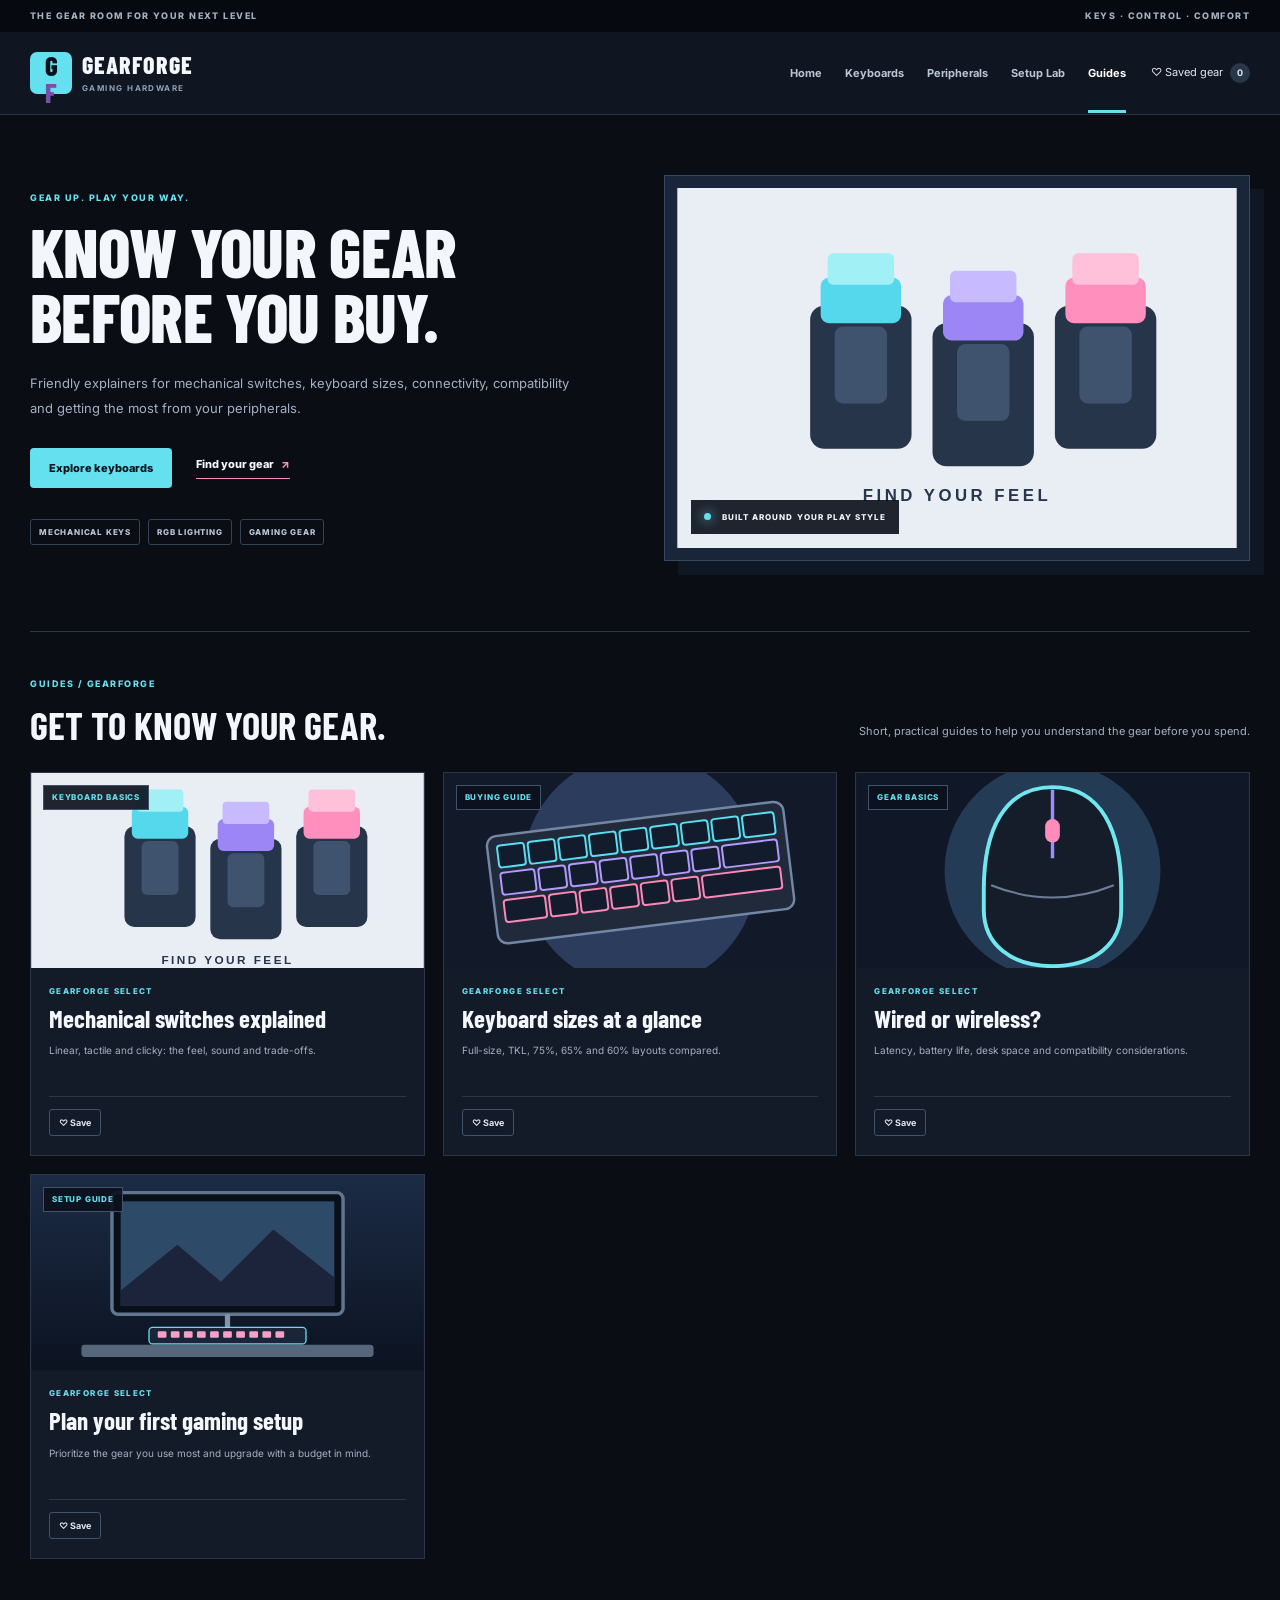
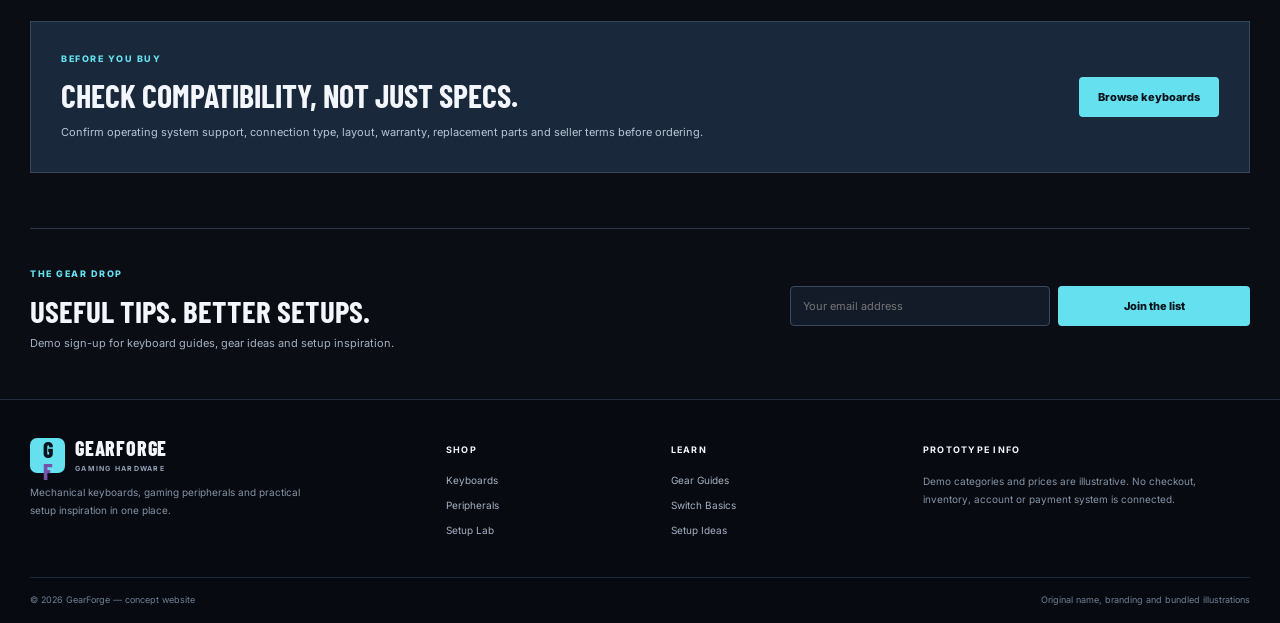
==== guides.html @ e19d8fae "FirstCommit" ====
<!doctype html><html lang="en"><head><meta charset="utf-8"><meta name="viewport" content="width=device-width, initial-scale=1"><meta name="description" content="Friendly explainers for mechanical switches, keyboard sizes, connectivity, compatibility and getting the most from your peripherals."><title>Guides | GearForge</title><link rel="preconnect" href="https://fonts.googleapis.com"><link rel="preconnect" href="https://fonts.gstatic.com" crossorigin><link href="https://fonts.googleapis.com/css2?family=Barlow+Condensed:wght@500;600;700;800&family=Inter:wght@400;500;600;700&display=swap" rel="stylesheet"><link rel="stylesheet" href="assets/style.css"></head><body>
<div class="announcement"><div class="wrap announce-inner"><span>THE GEAR ROOM FOR YOUR NEXT LEVEL</span><span>KEYS · CONTROL · COMFORT</span></div></div><header class="site-header"><div class="wrap header-inner"><a class="brand" href="index.html"><span class="brand-symbol">G<span>F</span></span><span class="brand-word">GEARFORGE<small>GAMING HARDWARE</small></span></a><button class="menu-toggle" aria-label="Toggle navigation" aria-expanded="false">☰</button><nav class="main-nav" aria-label="Main navigation"><a href="index.html" >Home</a><a href="keyboards.html" >Keyboards</a><a href="peripherals.html" >Peripherals</a><a href="setup-lab.html" >Setup Lab</a><a href="guides.html" aria-current="page">Guides</a></nav><a class="wishlist-link" href="keyboards.html">♡ <span>Saved gear</span> <b id="saved-count">0</b></a></div></header><main><div class="wrap"><section class="hero "><div class="hero-copy"><p class="eyebrow">GEAR UP. PLAY YOUR WAY.</p><h1>Know your gear before you buy.</h1><p>Friendly explainers for mechanical switches, keyboard sizes, connectivity, compatibility and getting the most from your peripherals.</p><div class="hero-actions"><a class="btn btn-accent" href="keyboards.html">Explore keyboards</a><a class="underlink" href="guides.html">Find your gear <span>↗</span></a></div><div class="quick-tags"><span>MECHANICAL KEYS</span><span>RGB LIGHTING</span><span>GAMING GEAR</span></div></div><div class="hero-art"><img src="assets/switches.svg" alt="Original gaming hardware illustration"><div class="art-label"><i></i> BUILT AROUND YOUR PLAY STYLE</div></div></section><section class="section"><div class="section-heading"><div><p class="eyebrow">GUIDES / GEARFORGE</p><h2>Get to know your gear.</h2></div><p>Short, practical guides to help you understand the gear before you spend.</p></div><div class="catalog-grid" id="catalog-grid"><article class="catalog-card" data-title="mechanical switches explained" data-category="Keyboard basics"><div class="catalog-image"><img src="assets/switches.svg" alt=""><span>Keyboard basics</span></div><div class="catalog-copy"><p class="eyebrow">GEARFORGE SELECT</p><h3>Mechanical switches explained</h3><p>Linear, tactile and clicky: the feel, sound and trade-offs.</p><div class="catalog-bottom"><button class="save-btn" type="button" aria-pressed="false" data-save="Mechanical switches explained">♡ Save</button></div></div></article><article class="catalog-card" data-title="keyboard sizes at a glance" data-category="Buying guide"><div class="catalog-image"><img src="assets/keyboard.svg" alt=""><span>Buying guide</span></div><div class="catalog-copy"><p class="eyebrow">GEARFORGE SELECT</p><h3>Keyboard sizes at a glance</h3><p>Full-size, TKL, 75%, 65% and 60% layouts compared.</p><div class="catalog-bottom"><button class="save-btn" type="button" aria-pressed="false" data-save="Keyboard sizes at a glance">♡ Save</button></div></div></article><article class="catalog-card" data-title="wired or wireless?" data-category="Gear basics"><div class="catalog-image"><img src="assets/mouse.svg" alt=""><span>Gear basics</span></div><div class="catalog-copy"><p class="eyebrow">GEARFORGE SELECT</p><h3>Wired or wireless?</h3><p>Latency, battery life, desk space and compatibility considerations.</p><div class="catalog-bottom"><button class="save-btn" type="button" aria-pressed="false" data-save="Wired or wireless?">♡ Save</button></div></div></article><article class="catalog-card" data-title="plan your first gaming setup" data-category="Setup guide"><div class="catalog-image"><img src="assets/desk.svg" alt=""><span>Setup guide</span></div><div class="catalog-copy"><p class="eyebrow">GEARFORGE SELECT</p><h3>Plan your first gaming setup</h3><p>Prioritize the gear you use most and upgrade with a budget in mind.</p><div class="catalog-bottom"><button class="save-btn" type="button" aria-pressed="false" data-save="Plan your first gaming setup">♡ Save</button></div></div></article></div><p class="empty-state" id="empty-state" hidden>No gear matches that search. Try another term or reset the filter.</p></section><section class="info-band"><div><p class="eyebrow">BEFORE YOU BUY</p><h2>Check compatibility, not just specs.</h2><p>Confirm operating system support, connection type, layout, warranty, replacement parts and seller terms before ordering.</p></div><a class="btn btn-accent" href="keyboards.html">Browse keyboards</a></section><section class="newsletter"><div><p class="eyebrow">THE GEAR DROP</p><h2>Useful tips. Better setups.</h2><p>Demo sign-up for keyboard guides, gear ideas and setup inspiration.</p></div><form id="newsletter-form"><label class="sr-only" for="email">Email address</label><input id="email" type="email" required placeholder="Your email address"><button class="btn btn-accent">Join the list</button><p id="newsletter-note" role="status"></p></form></section></div></main><footer class="footer"><div class="wrap footer-grid"><div><a class="brand footer-brand" href="index.html"><span class="brand-symbol">G<span>F</span></span><span class="brand-word">GEARFORGE<small>GAMING HARDWARE</small></span></a><p>Mechanical keyboards, gaming peripherals and practical setup inspiration in one place.</p></div><div><h4>Shop</h4><a href="keyboards.html">Keyboards</a><a href="peripherals.html">Peripherals</a><a href="setup-lab.html">Setup Lab</a></div><div><h4>Learn</h4><a href="guides.html">Gear Guides</a><a href="guides.html">Switch Basics</a><a href="setup-lab.html">Setup Ideas</a></div><div><h4>Prototype info</h4><p>Demo categories and prices are illustrative. No checkout, inventory, account or payment system is connected.</p></div></div><div class="wrap footer-bottom"><span>© 2026 GearForge — concept website</span><span>Original name, branding and bundled illustrations</span></div></footer><script src="assets/site.js"></script></body></html>
---- assets/style.css ----
:root{--bg:#0a0d14;--panel:#141b28;--panel2:#1d283a;--ink:#f3f6fb;--muted:#a4b0c2;--line:#2b3546;--cyan:#65e0ee;--violet:#a08bff;--pink:#ff8eb9;--orange:#ffac65;--sans:Inter,Arial,sans-serif;--display:"Barlow Condensed",Impact,sans-serif}
*{box-sizing:border-box}html{scroll-behavior:smooth}body{margin:0;background:var(--bg);color:var(--ink);font-family:var(--sans);line-height:1.6}a{color:inherit;text-decoration:none}img{display:block;width:100%;max-width:100%}.wrap{width:min(1220px,calc(100% - 44px));margin:0 auto}.announcement{background:#06090f;color:#a3b0c1;font-size:9px;font-weight:800;letter-spacing:.16em}.announce-inner{display:flex;justify-content:space-between;padding:9px 0}.site-header{position:sticky;top:0;z-index:20;background:#101621;border-bottom:1px solid var(--line)}.header-inner{display:flex;align-items:center;gap:25px;min-height:82px}.brand{display:flex;align-items:center;gap:10px;flex-shrink:0}.brand-symbol{width:42px;height:42px;border-radius:7px;background:var(--cyan);color:#07121c;display:grid;place-items:center;font:800 27px var(--display);position:relative;line-height:1}.brand-symbol span{color:#7352a8}.brand-word{font:800 24px/1 var(--display);letter-spacing:.04em}.brand-word small{display:block;font:700 8px var(--sans);letter-spacing:.18em;color:#91a0b4;margin-top:6px}.main-nav{display:flex;align-items:center;gap:23px;margin-left:auto}.main-nav a{font-size:11px;font-weight:700;color:#bbc6d5;padding:31px 0 28px;border-bottom:3px solid transparent;white-space:nowrap}.main-nav a:hover,.main-nav a[aria-current=page]{color:#fff;border-color:var(--cyan)}.wishlist-link{white-space:nowrap;font-size:11px;color:#dce6f2}.wishlist-link b{display:inline-grid;place-items:center;width:20px;height:20px;background:#29374b;border-radius:50%;font-size:9px;margin-left:4px}.menu-toggle{display:none;background:transparent;color:#fff;border:1px solid var(--line);padding:8px 11px;border-radius:4px;font-size:18px}.hero{display:grid;grid-template-columns:1fr 1fr;gap:48px;align-items:center;padding:60px 0 70px}.hero-copy .eyebrow,.eyebrow{font-size:9px;font-weight:800;letter-spacing:.17em;color:var(--cyan);margin:0 0 13px}.hero h1{font:800 clamp(45px,5.3vw,73px)/.96 var(--display);text-transform:uppercase;letter-spacing:-.01em;margin:0 0 22px;max-width:650px}.hero-copy>p:not(.eyebrow){font-size:13px;line-height:1.9;color:var(--muted);max-width:540px}.hero-actions{display:flex;align-items:center;gap:24px;flex-wrap:wrap;margin-top:27px}.btn{display:inline-flex;align-items:center;justify-content:center;padding:12px 18px;border:1px solid transparent;border-radius:4px;font:800 11px var(--sans);cursor:pointer;transition:transform .2s,filter .2s}.btn:hover{transform:translateY(-2px);filter:brightness(1.08)}.btn-accent{background:var(--cyan);color:#07121c}.btn-light{background:#f2f5fa;color:#101723}.btn-outline{background:transparent;border-color:#4a5a70;color:#eaf1fb}.underlink{font-size:11px;font-weight:800;border-bottom:1px solid var(--pink);padding-bottom:5px}.underlink span{color:var(--pink);padding-left:5px}.quick-tags{display:flex;gap:8px;flex-wrap:wrap;margin-top:31px}.quick-tags span{font-size:8px;letter-spacing:.1em;font-weight:800;color:#b9c7d8;border:1px solid #334257;border-radius:3px;padding:6px 8px}.hero-art{position:relative;padding:12px;background:#19263a;border:1px solid #37485f;box-shadow:14px 14px 0 #101724}.hero-art img{height:360px;object-fit:cover}.art-label{position:absolute;left:26px;bottom:26px;padding:11px 13px;background:#0b111ce8;font-size:8px;font-weight:800;letter-spacing:.13em}.art-label i{display:inline-block;width:7px;height:7px;background:var(--cyan);border-radius:50%;margin-right:8px;box-shadow:0 0 12px var(--cyan)}.section{border-top:1px solid var(--line);padding:45px 0 62px}.section-heading{display:flex;align-items:end;justify-content:space-between;gap:38px;margin-bottom:27px}.section-heading h2,.split-copy h2,.info-band h2,.newsletter h2{font:700 clamp(30px,3vw,42px)/1.05 var(--display);text-transform:uppercase;margin:0}.section-heading>p{font-size:11px;line-height:1.8;color:var(--muted);max-width:440px;margin:0 0 3px}.category-grid{display:grid;grid-template-columns:repeat(3,minmax(0,1fr));gap:18px}.category-card{display:block;background:var(--panel);border:1px solid var(--line);transition:transform .2s,border-color .2s}.category-card:hover{transform:translateY(-4px);border-color:#657b97}.category-card>img{height:210px;object-fit:cover}.category-card>div{padding:19px 20px 22px}.category-card span{font-size:8px;font-weight:800;letter-spacing:.14em;color:var(--cyan)}.category-card h3{font:700 26px/1.1 var(--display);margin:8px 0}.category-card p{font-size:11px;color:var(--muted);margin:0 0 17px}.category-card b{font-size:10px;color:#e5edf7}.split-feature{display:grid;grid-template-columns:1fr 1fr;background:linear-gradient(115deg,#1a293b,#28213d);border:1px solid #354259;margin:0 0 55px}.split-image{padding:20px;min-height:300px}.split-image img{height:100%;min-height:260px;object-fit:cover}.split-copy{padding:40px 42px;align-self:center}.split-copy h2{font-size:clamp(31px,3.5vw,45px)}.split-copy>p:not(.eyebrow){font-size:12px;color:#b9c6d6;line-height:1.9;margin:15px 0 24px}.product-grid{display:grid;grid-template-columns:repeat(3,minmax(0,1fr));gap:18px}.product-card{background:var(--panel);border:1px solid var(--line)}.product-card>img{height:190px;object-fit:cover}.product-card>div{padding:17px 19px 20px}.product-tag{font-size:8px;letter-spacing:.14em;color:var(--cyan);font-weight:800}.product-card h3{font:700 24px var(--display);margin:7px 0 2px}.product-card p{font-size:10px;color:var(--muted);margin:0 0 13px}.product-card strong{display:block;font-size:14px;margin-bottom:14px}.product-card a{font-size:10px;font-weight:800;border-bottom:1px solid var(--pink);padding-bottom:4px}.catalog-controls{display:flex;gap:10px;flex-wrap:wrap;margin:6px 0 11px}.search{display:flex;align-items:center;gap:10px;flex:1;min-width:200px;padding:0 12px;background:var(--panel);border:1px solid #3b495f;border-radius:4px}.search span{font-size:23px;color:var(--cyan)}.search input{width:100%;background:transparent;border:0;outline:0;color:#fff;padding:12px 0;font:11px var(--sans)}.catalog-controls select{background:var(--panel);border:1px solid #3b495f;color:#e8eef7;padding:0 13px;min-height:42px;border-radius:4px;font:11px var(--sans)}.catalog-controls .btn{min-height:42px}.catalog-count{font-size:9px;color:#8292a8;margin:0 0 18px}.catalog-grid{display:grid;grid-template-columns:repeat(3,minmax(0,1fr));gap:18px}.catalog-card{background:var(--panel);border:1px solid var(--line);min-width:0;transition:transform .2s,border-color .2s}.catalog-card:hover{transform:translateY(-3px);border-color:#5b708b}.catalog-image{position:relative;background:#192438;overflow:hidden}.catalog-image img{height:195px;object-fit:cover}.catalog-image span{position:absolute;left:12px;top:12px;background:#0b111ce8;color:var(--cyan);padding:5px 8px;font-size:8px;font-weight:800;letter-spacing:.1em;text-transform:uppercase;border:1px solid #40536a}.catalog-copy{padding:17px 18px 19px}.catalog-copy .eyebrow{font-size:8px;margin-bottom:7px}.catalog-copy h3{font:700 25px/1.1 var(--display);margin:0 0 9px}.catalog-copy>p:not(.eyebrow){font-size:10px;line-height:1.8;color:var(--muted);min-height:38px;margin:0 0 17px}.catalog-bottom{display:flex;align-items:center;justify-content:space-between;border-top:1px solid #2c3748;padding-top:12px;gap:8px}.catalog-bottom strong{font-size:13px}.save-btn{background:transparent;border:1px solid #40516a;color:#e0e9f5;border-radius:3px;padding:7px 9px;font:700 9px var(--sans);cursor:pointer}.save-btn[aria-pressed=true]{border-color:var(--cyan);background:#1c3a43;color:var(--cyan)}.empty-state{padding:22px;border:1px dashed #475b74;color:var(--muted);font-size:12px}.info-band{display:flex;align-items:center;justify-content:space-between;gap:30px;background:#19283a;border:1px solid #37465c;padding:30px;margin:0 0 55px}.info-band>div{max-width:780px}.info-band h2{font-size:32px}.info-band p:not(.eyebrow){font-size:11px;color:#b8c6d7;line-height:1.8;margin:10px 0 0}.newsletter{display:flex;align-items:center;justify-content:space-between;gap:30px;border-top:1px solid var(--line);padding:38px 0 46px}.newsletter h2{font-size:31px}.newsletter>div>p:not(.eyebrow){font-size:11px;color:var(--muted);margin:8px 0 0}.newsletter form{display:grid;grid-template-columns:minmax(170px,260px) auto;gap:8px;max-width:460px;width:100%}.newsletter input{min-width:0;background:var(--panel);border:1px solid #3b495f;color:#fff;padding:12px;border-radius:4px;font:11px var(--sans)}.newsletter form p{grid-column:1/-1;margin:0;color:var(--cyan);font-size:10px}.footer{background:#070a10;border-top:1px solid #252e3c}.footer-grid{display:grid;grid-template-columns:1.4fr .7fr .8fr 1.2fr;gap:34px;padding:38px 0 30px}.footer-brand .brand-symbol{width:35px;height:35px;font-size:22px}.footer-brand .brand-word{font-size:20px}.footer-brand .brand-word small{font-size:7px}.footer-grid p{font-size:10px;line-height:1.8;color:#8593a7;max-width:290px}.footer-grid h4{font-size:9px;letter-spacing:.14em;text-transform:uppercase;margin:5px 0 15px}.footer-grid>div>a:not(.brand){display:block;font-size:10px;color:#a5b1c3;margin:9px 0}.footer-grid a:hover{color:var(--cyan)}.footer-bottom{display:flex;justify-content:space-between;gap:20px;border-top:1px solid #202938;padding:15px 0;color:#718096;font-size:9px}.sr-only{position:absolute;width:1px;height:1px;overflow:hidden;clip:rect(0,0,0,0);white-space:nowrap}
@media(max-width:1000px){.main-nav{gap:13px}.main-nav a{font-size:10px}.header-inner{gap:16px}.hero{gap:28px}.hero-art img{height:320px}.catalog-grid{gap:12px}}
@media(max-width:820px){.header-inner{min-height:72px}.menu-toggle{display:block;margin-left:auto}.main-nav{display:none;position:absolute;left:0;right:0;top:100%;padding:10px 22px 18px;background:#101621;border-bottom:1px solid var(--line);flex-direction:column;align-items:stretch;gap:0}.main-nav.open{display:flex}.main-nav a{padding:11px 0;border-bottom:1px solid #253043;font-size:12px}.wishlist-link{display:none}.hero{grid-template-columns:1fr;padding:42px 0 52px}.hero-art img{height:310px}.section-heading{align-items:flex-start;flex-direction:column;gap:12px}.category-grid,.product-grid,.catalog-grid{grid-template-columns:repeat(2,minmax(0,1fr))}.split-feature{grid-template-columns:1fr}.split-image{min-height:230px}.split-image img{min-height:220px}.split-copy{padding:28px}.newsletter{align-items:flex-start;flex-direction:column}.newsletter form{max-width:550px}.footer-grid{grid-template-columns:1fr 1fr}.info-band{align-items:flex-start;flex-direction:column}}
@media(max-width:540px){.wrap{width:calc(100% - 30px)}.announce-inner{font-size:7px;letter-spacing:.07em}.announce-inner span:last-child{display:none}.brand-word{font-size:21px}.brand-symbol{width:36px;height:36px;font-size:23px}.hero h1{font-size:49px}.hero-copy>p:not(.eyebrow){font-size:12px}.hero-art img{height:245px}.section{padding:34px 0 42px}.category-grid,.product-grid,.catalog-grid{grid-template-columns:1fr}.category-card>img,.catalog-image img,.product-card>img{height:215px}.split-copy{padding:25px}.split-copy h2{font-size:35px}.newsletter form{grid-template-columns:1fr}.footer-grid{grid-template-columns:1fr 1fr;gap:22px 16px}.footer-grid>div:first-child,.footer-grid>div:last-child{grid-column:1/-1}.footer-bottom{flex-direction:column;gap:4px}.catalog-controls{display:grid;grid-template-columns:1fr 1fr}.search{grid-column:1/-1}.catalog-controls .btn{grid-column:1/-1}.info-band{padding:23px}.info-band h2{font-size:28px}}
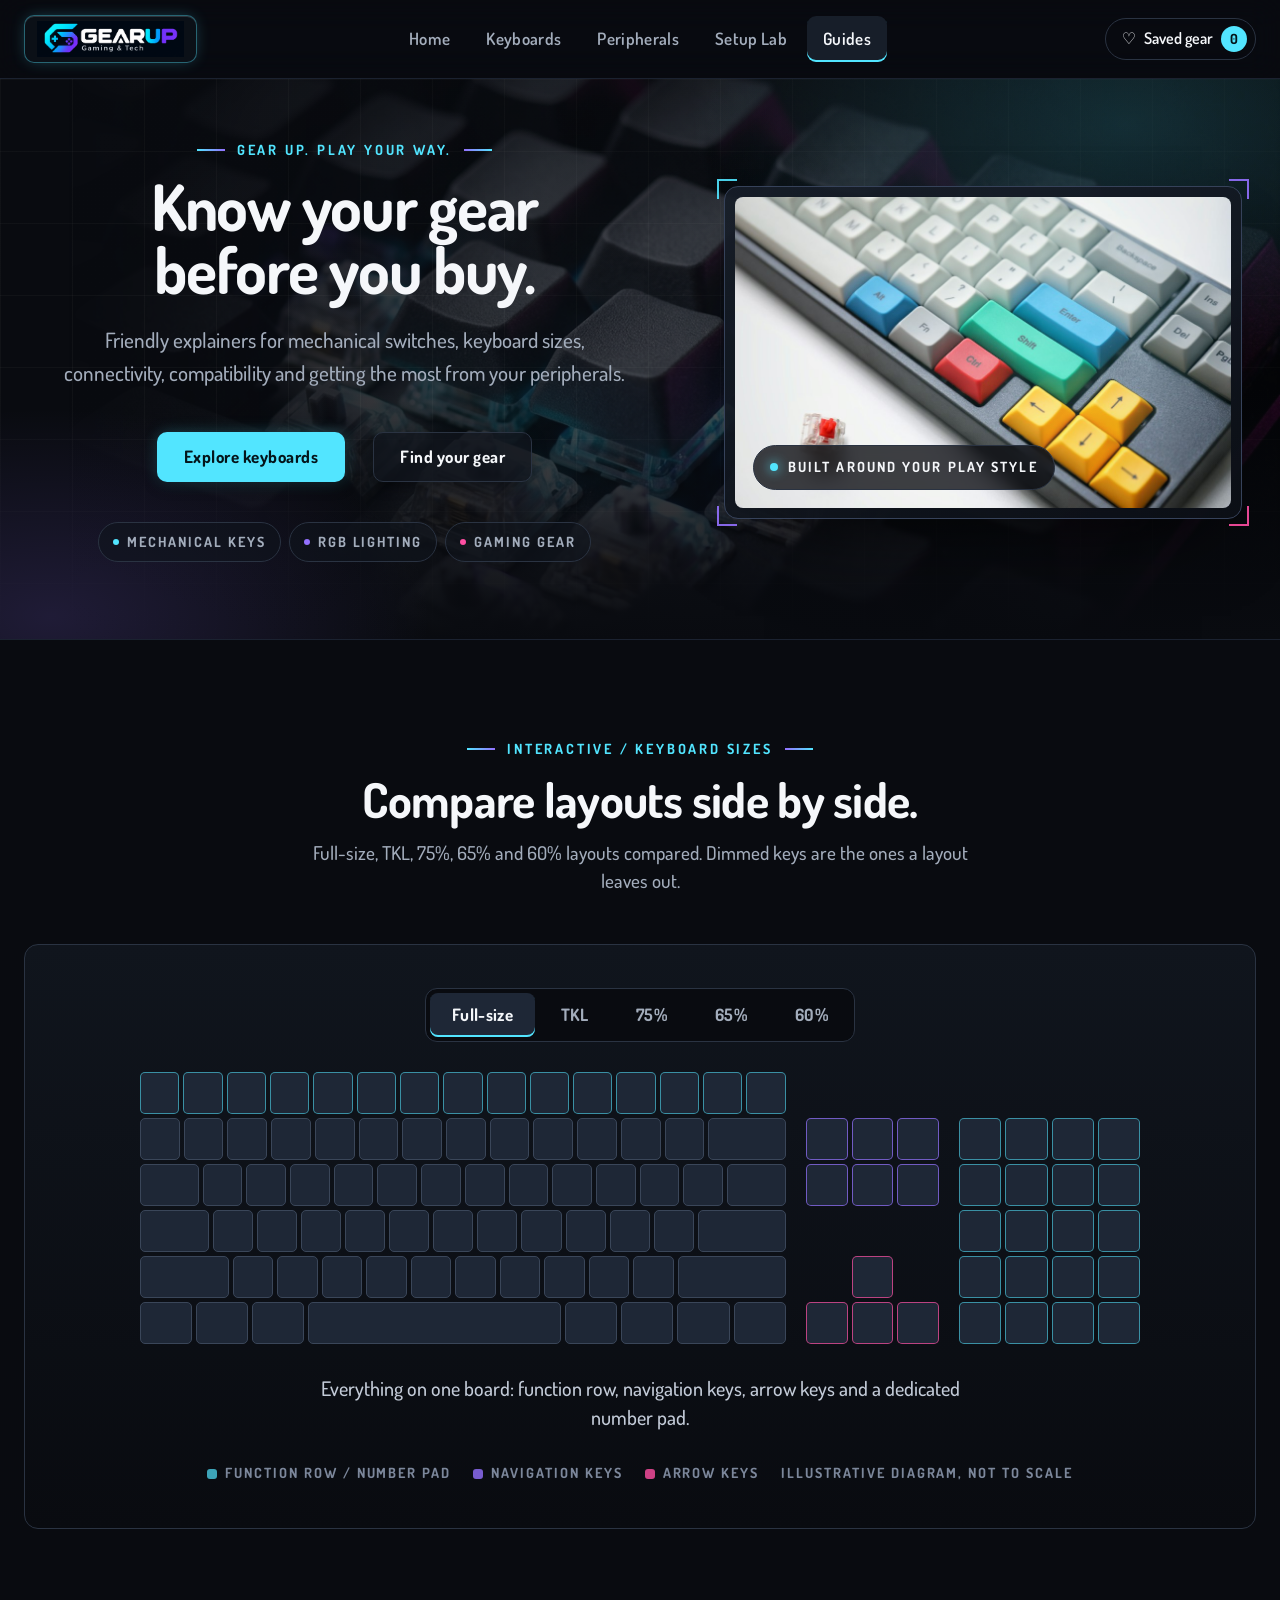
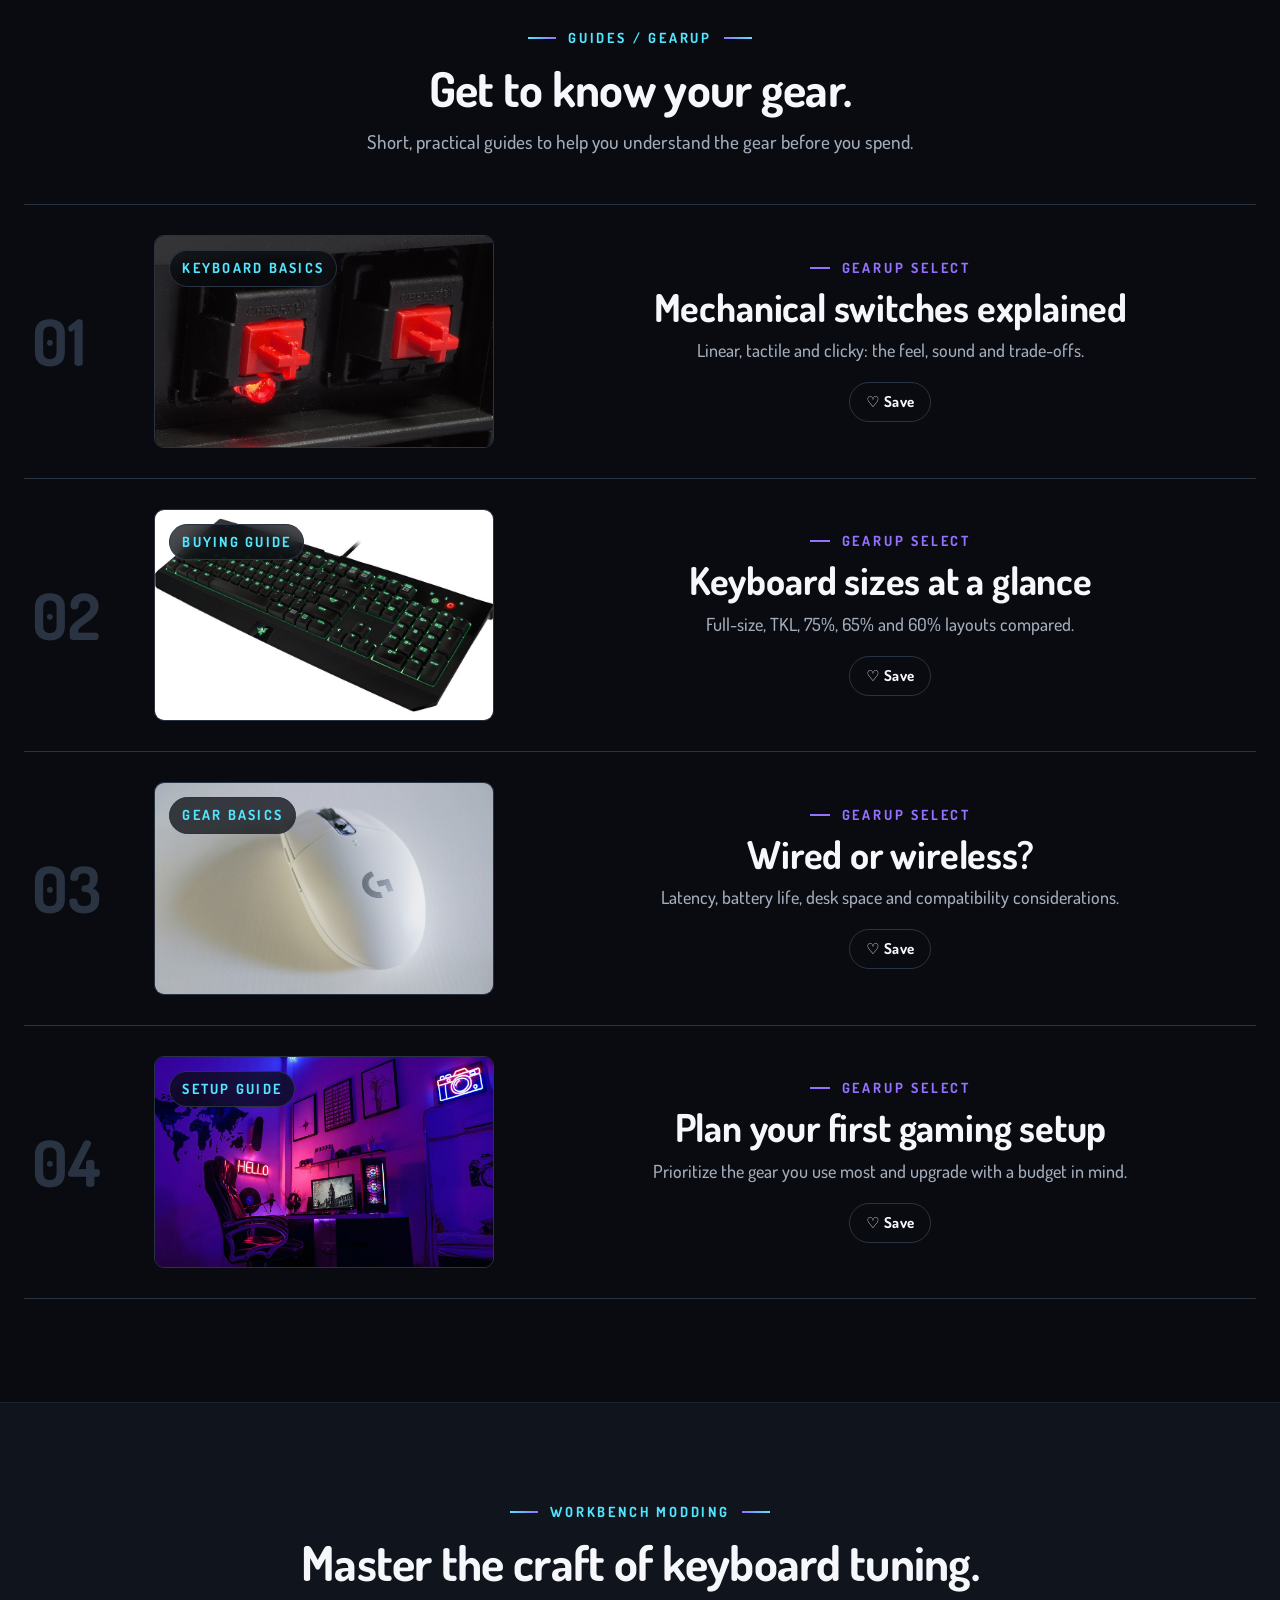
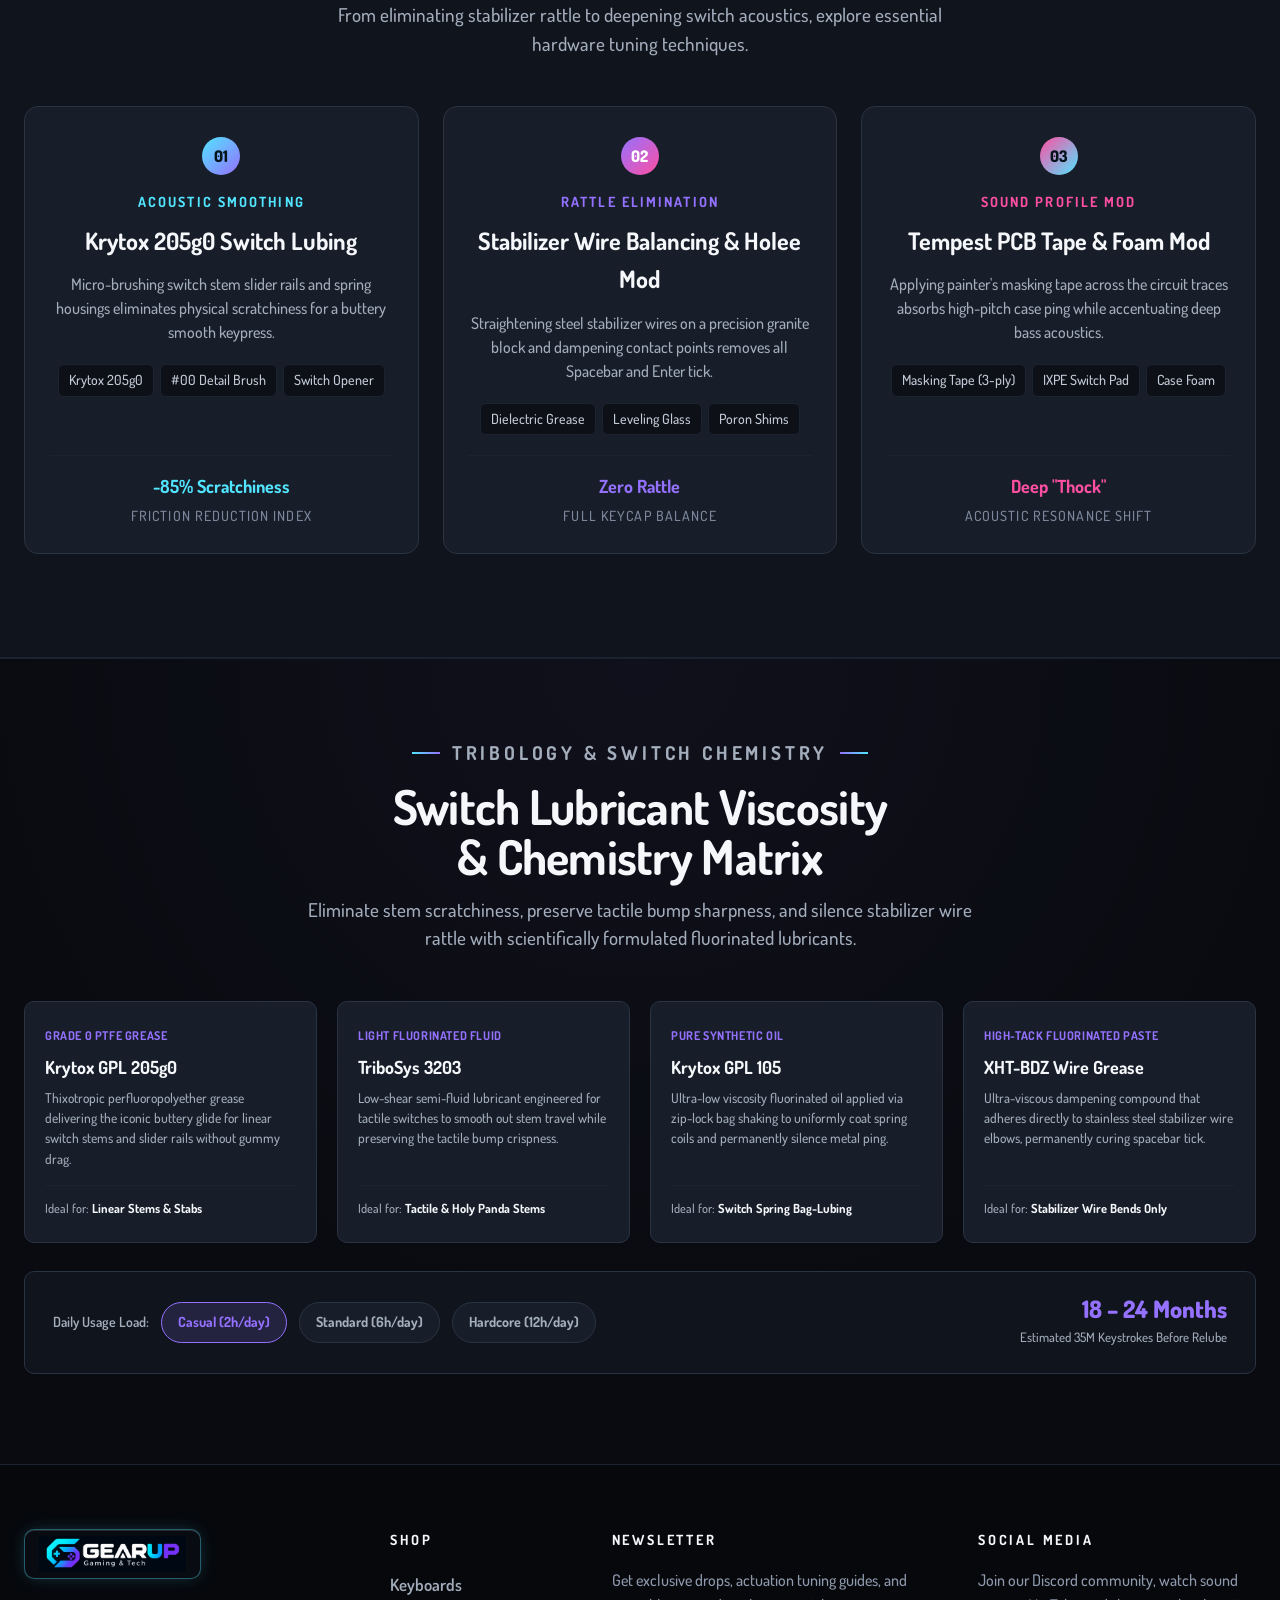
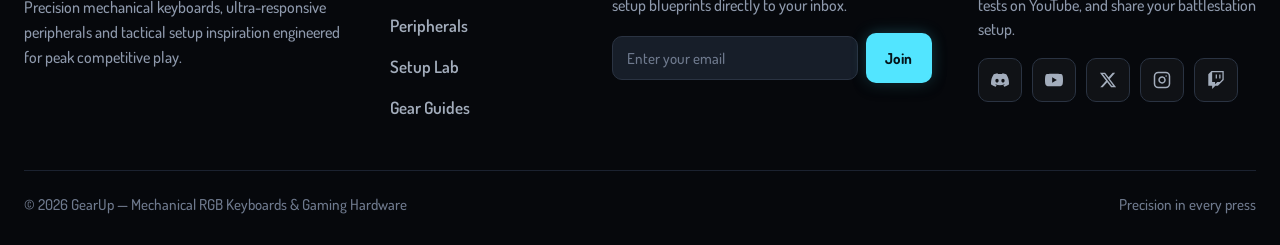
==== commit 99f555f3: "SecondCommit" ====
--- a/guides.html
+++ b/guides.html
@@ -1,2 +1,288 @@
-<!doctype html><html lang="en"><head><meta charset="utf-8"><meta name="viewport" content="width=device-width, initial-scale=1"><meta name="description" content="Friendly explainers for mechanical switches, keyboard sizes, connectivity, compatibility and getting the most from your peripherals."><title>Guides | GearForge</title><link rel="preconnect" href="https://fonts.googleapis.com"><link rel="preconnect" href="https://fonts.gstatic.com" crossorigin><link href="https://fonts.googleapis.com/css2?family=Barlow+Condensed:wght@500;600;700;800&family=Inter:wght@400;500;600;700&display=swap" rel="stylesheet"><link rel="stylesheet" href="assets/style.css"></head><body>
-<div class="announcement"><div class="wrap announce-inner"><span>THE GEAR ROOM FOR YOUR NEXT LEVEL</span><span>KEYS · CONTROL · COMFORT</span></div></div><header class="site-header"><div class="wrap header-inner"><a class="brand" href="index.html"><span class="brand-symbol">G<span>F</span></span><span class="brand-word">GEARFORGE<small>GAMING HARDWARE</small></span></a><button class="menu-toggle" aria-label="Toggle navigation" aria-expanded="false">☰</button><nav class="main-nav" aria-label="Main navigation"><a href="index.html" >Home</a><a href="keyboards.html" >Keyboards</a><a href="peripherals.html" >Peripherals</a><a href="setup-lab.html" >Setup Lab</a><a href="guides.html" aria-current="page">Guides</a></nav><a class="wishlist-link" href="keyboards.html">♡ <span>Saved gear</span> <b id="saved-count">0</b></a></div></header><main><div class="wrap"><section class="hero "><div class="hero-copy"><p class="eyebrow">GEAR UP. PLAY YOUR WAY.</p><h1>Know your gear before you buy.</h1><p>Friendly explainers for mechanical switches, keyboard sizes, connectivity, compatibility and getting the most from your peripherals.</p><div class="hero-actions"><a class="btn btn-accent" href="keyboards.html">Explore keyboards</a><a class="underlink" href="guides.html">Find your gear <span>↗</span></a></div><div class="quick-tags"><span>MECHANICAL KEYS</span><span>RGB LIGHTING</span><span>GAMING GEAR</span></div></div><div class="hero-art"><img src="assets/switches.svg" alt="Original gaming hardware illustration"><div class="art-label"><i></i> BUILT AROUND YOUR PLAY STYLE</div></div></section><section class="section"><div class="section-heading"><div><p class="eyebrow">GUIDES / GEARFORGE</p><h2>Get to know your gear.</h2></div><p>Short, practical guides to help you understand the gear before you spend.</p></div><div class="catalog-grid" id="catalog-grid"><article class="catalog-card" data-title="mechanical switches explained" data-category="Keyboard basics"><div class="catalog-image"><img src="assets/switches.svg" alt=""><span>Keyboard basics</span></div><div class="catalog-copy"><p class="eyebrow">GEARFORGE SELECT</p><h3>Mechanical switches explained</h3><p>Linear, tactile and clicky: the feel, sound and trade-offs.</p><div class="catalog-bottom"><button class="save-btn" type="button" aria-pressed="false" data-save="Mechanical switches explained">♡ Save</button></div></div></article><article class="catalog-card" data-title="keyboard sizes at a glance" data-category="Buying guide"><div class="catalog-image"><img src="assets/keyboard.svg" alt=""><span>Buying guide</span></div><div class="catalog-copy"><p class="eyebrow">GEARFORGE SELECT</p><h3>Keyboard sizes at a glance</h3><p>Full-size, TKL, 75%, 65% and 60% layouts compared.</p><div class="catalog-bottom"><button class="save-btn" type="button" aria-pressed="false" data-save="Keyboard sizes at a glance">♡ Save</button></div></div></article><article class="catalog-card" data-title="wired or wireless?" data-category="Gear basics"><div class="catalog-image"><img src="assets/mouse.svg" alt=""><span>Gear basics</span></div><div class="catalog-copy"><p class="eyebrow">GEARFORGE SELECT</p><h3>Wired or wireless?</h3><p>Latency, battery life, desk space and compatibility considerations.</p><div class="catalog-bottom"><button class="save-btn" type="button" aria-pressed="false" data-save="Wired or wireless?">♡ Save</button></div></div></article><article class="catalog-card" data-title="plan your first gaming setup" data-category="Setup guide"><div class="catalog-image"><img src="assets/desk.svg" alt=""><span>Setup guide</span></div><div class="catalog-copy"><p class="eyebrow">GEARFORGE SELECT</p><h3>Plan your first gaming setup</h3><p>Prioritize the gear you use most and upgrade with a budget in mind.</p><div class="catalog-bottom"><button class="save-btn" type="button" aria-pressed="false" data-save="Plan your first gaming setup">♡ Save</button></div></div></article></div><p class="empty-state" id="empty-state" hidden>No gear matches that search. Try another term or reset the filter.</p></section><section class="info-band"><div><p class="eyebrow">BEFORE YOU BUY</p><h2>Check compatibility, not just specs.</h2><p>Confirm operating system support, connection type, layout, warranty, replacement parts and seller terms before ordering.</p></div><a class="btn btn-accent" href="keyboards.html">Browse keyboards</a></section><section class="newsletter"><div><p class="eyebrow">THE GEAR DROP</p><h2>Useful tips. Better setups.</h2><p>Demo sign-up for keyboard guides, gear ideas and setup inspiration.</p></div><form id="newsletter-form"><label class="sr-only" for="email">Email address</label><input id="email" type="email" required placeholder="Your email address"><button class="btn btn-accent">Join the list</button><p id="newsletter-note" role="status"></p></form></section></div></main><footer class="footer"><div class="wrap footer-grid"><div><a class="brand footer-brand" href="index.html"><span class="brand-symbol">G<span>F</span></span><span class="brand-word">GEARFORGE<small>GAMING HARDWARE</small></span></a><p>Mechanical keyboards, gaming peripherals and practical setup inspiration in one place.</p></div><div><h4>Shop</h4><a href="keyboards.html">Keyboards</a><a href="peripherals.html">Peripherals</a><a href="setup-lab.html">Setup Lab</a></div><div><h4>Learn</h4><a href="guides.html">Gear Guides</a><a href="guides.html">Switch Basics</a><a href="setup-lab.html">Setup Ideas</a></div><div><h4>Prototype info</h4><p>Demo categories and prices are illustrative. No checkout, inventory, account or payment system is connected.</p></div></div><div class="wrap footer-bottom"><span>© 2026 GearForge — concept website</span><span>Original name, branding and bundled illustrations</span></div></footer><script src="assets/site.js"></script></body></html>+<!doctype html>
+<html lang="en">
+<head>
+<meta charset="utf-8">
+<meta name="viewport" content="width=device-width, initial-scale=1">
+<meta name="description" content="Friendly explainers for mechanical switches, keyboard sizes, connectivity, compatibility and getting the most from your peripherals.">
+<meta name="theme-color" content="#090B10">
+<meta property="og:title" content="Guides | GearUp">
+<meta property="og:description" content="Friendly explainers for mechanical switches, keyboard sizes, connectivity, compatibility and getting the most from your peripherals.">
+<meta property="og:type" content="website">
+<title>Guides | GearUp</title>
+<link rel="icon" type="image/png" href="assets/favicon.png">
+<script>document.documentElement.classList.add('js')</script>
+<link rel="preconnect" href="https://fonts.googleapis.com">
+<link rel="preconnect" href="https://fonts.gstatic.com" crossorigin>
+<link href="https://fonts.googleapis.com/css2?family=Dosis:wght@300;400;500;600;700;800&amp;display=swap" rel="stylesheet">
+<link rel="stylesheet" href="assets/style.css">
+</head>
+<body>
+<a class="skip-link" href="#main">Skip to content</a>
+<header class="site-header">
+  <div class="wrap header-inner">
+    <a class="brand" href="index.html" aria-label="GearUp home"><img class="brand-logo" src="assets/logo.png" alt="GearUp Gaming & Tech" width="1614" height="396"></a>
+    <button class="menu-toggle" type="button" aria-label="Toggle navigation" aria-expanded="false">☰</button>
+    <nav class="main-nav" aria-label="Main navigation">
+      <a href="index.html">Home</a>
+      <a href="keyboards.html">Keyboards</a>
+      <a href="peripherals.html">Peripherals</a>
+      <a href="setup-lab.html">Setup Lab</a>
+      <a href="guides.html" aria-current="page">Guides</a>
+      <a class="nav-wishlist" href="keyboards.html" aria-label="Saved gear">♡ <span>Saved gear</span> <b class="saved-count">0</b></a>
+    </nav>
+    <a class="wishlist-link" href="keyboards.html" aria-label="Saved gear">♡ <span>Saved gear</span> <b id="saved-count">0</b></a>
+  </div>
+</header>
+
+<main id="main">
+
+  <section class="hero hero--guides" aria-labelledby="hero-title">
+    <div class="wrap hero-inner">
+      <div class="hero-copy">
+        <p class="eyebrow rise" style="--d:.05s">Gear up. Play your way.</p>
+        <h1 id="hero-title" class="rise" style="--d:.12s">Know your gear before you buy.</h1>
+        <p class="lead rise" style="--d:.24s">Friendly explainers for mechanical switches, keyboard sizes, connectivity, compatibility and getting the most from your peripherals.</p>
+        <div class="hero-actions rise" style="--d:.34s">
+          <a class="btn btn-accent" href="keyboards.html">Explore keyboards</a>
+          <a class="btn btn-outline" href="guides.html">Find your gear</a>
+        </div>
+        <div class="quick-tags rise" style="--d:.44s"><span>Mechanical keys</span><span>RGB lighting</span><span>Gaming gear</span></div>
+      </div>
+      <div class="hero-art stage rise" style="--d:.25s" data-tilt>
+        <div class="stage-frame">
+          <img src="assets/unsplash_1595225476474-87563907a212.jpg" width="800" height="520" fetchpriority="high" alt="Custom mechanical keyboard with exposed mechanical switch mechanism and colorful keycaps">
+          <span class="mark tl"></span><span class="mark tr"></span><span class="mark bl"></span><span class="mark br"></span>
+          <div class="art-label"><i></i> Built around your play style</div>
+        </div>
+      </div>
+    </div>
+  </section>
+
+  <!-- INTERACTIVE LAYOUT COMPARISON -->
+  <section class="section" aria-labelledby="layouts-title">
+    <div class="wrap">
+      <div class="section-heading reveal">
+        <div><p class="eyebrow">Interactive / Keyboard sizes</p><h2 id="layouts-title">Compare layouts side by side.</h2></div>
+        <p>Full-size, TKL, 75%, 65% and 60% layouts compared. Dimmed keys are the ones a layout leaves out.</p>
+      </div>
+      <div class="layout-panel reveal">
+        <div class="seg" id="layout-tabs" role="tablist" aria-label="Keyboard layout">
+          <button type="button" role="tab" id="lt-full" aria-selected="true" aria-controls="layout-view" data-layout="full">Full-size</button>
+          <button type="button" role="tab" id="lt-tkl" aria-selected="false" aria-controls="layout-view" data-layout="tkl">TKL</button>
+          <button type="button" role="tab" id="lt-75" aria-selected="false" aria-controls="layout-view" data-layout="75">75%</button>
+          <button type="button" role="tab" id="lt-65" aria-selected="false" aria-controls="layout-view" data-layout="65">65%</button>
+          <button type="button" role="tab" id="lt-60" aria-selected="false" aria-controls="layout-view" data-layout="60">60%</button>
+        </div>
+        <div id="layout-view" role="tabpanel" aria-labelledby="lt-full">
+          <div class="kd" id="kbd-diagram" role="img" aria-label="Simplified keyboard diagram. Dimmed keys are not part of the selected layout."></div>
+        </div>
+        <p class="layout-desc" id="layout-desc" aria-live="polite">Everything on one board: function row, navigation keys, arrow keys and a dedicated number pad.</p>
+        <div class="layout-meta" aria-hidden="true"><span><i style="background:rgba(82,229,255,.7)"></i>Function row / number pad</span><span><i style="background:rgba(148,113,255,.8)"></i>Navigation keys</span><span><i style="background:rgba(255,79,163,.8)"></i>Arrow keys</span><span>Illustrative diagram, not to scale</span></div>
+      </div>
+    </div>
+  </section>
+
+  <!-- GUIDES: editorial list -->
+  <section class="section" style="padding-top:0" aria-labelledby="guides-title">
+    <div class="wrap">
+      <div class="section-heading reveal">
+        <div><p class="eyebrow">Guides / GearUp</p><h2 id="guides-title">Get to know your gear.</h2></div>
+        <p>Short, practical guides to help you understand the gear before you spend.</p>
+      </div>
+
+      <div class="catalog-grid catalog-grid--list" id="catalog-grid">
+        <article class="catalog-card reveal" data-title="mechanical switches explained" data-category="Keyboard basics"><div class="catalog-image"><img src="assets/real-switches-cherry.jpg" alt="Macro photograph of authentic Cherry MX mechanical switches" width="800" height="520" loading="lazy"><span>Keyboard basics</span></div><div class="catalog-copy"><p class="eyebrow">GearUp Select</p><h3>Mechanical switches explained</h3><p>Linear, tactile and clicky: the feel, sound and trade-offs.</p><div class="catalog-bottom"><button class="save-btn" type="button" aria-pressed="false" data-save="Mechanical switches explained">♡ Save</button></div></div></article>
+        <article class="catalog-card reveal" data-title="keyboard sizes at a glance" data-category="Buying guide"><div class="catalog-image"><img src="assets/real-keyboard-fullsize.jpg" alt="Full-size mechanical gaming keyboard with dedicated number pad" width="800" height="520" loading="lazy"><span>Buying guide</span></div><div class="catalog-copy"><p class="eyebrow">GearUp Select</p><h3>Keyboard sizes at a glance</h3><p>Full-size, TKL, 75%, 65% and 60% layouts compared.</p><div class="catalog-bottom"><button class="save-btn" type="button" aria-pressed="false" data-save="Keyboard sizes at a glance">♡ Save</button></div></div></article>
+        <article class="catalog-card reveal" data-title="wired or wireless?" data-category="Gear basics"><div class="catalog-image"><img src="assets/unsplash_1527814050087-3793815479db.jpg" alt="Ultra-lightweight wireless optical gaming mouse" width="800" height="520" loading="lazy"><span>Gear basics</span></div><div class="catalog-copy"><p class="eyebrow">GearUp Select</p><h3>Wired or wireless?</h3><p>Latency, battery life, desk space and compatibility considerations.</p><div class="catalog-bottom"><button class="save-btn" type="button" aria-pressed="false" data-save="Wired or wireless?">♡ Save</button></div></div></article>
+        <article class="catalog-card reveal" data-title="plan your first gaming setup" data-category="Setup guide"><div class="catalog-image"><img src="assets/real-setup-purple.jpg" alt="Modern complete ambient gaming battlestation room layout" width="900" height="520" loading="lazy"><span>Setup guide</span></div><div class="catalog-copy"><p class="eyebrow">GearUp Select</p><h3>Plan your first gaming setup</h3><p>Prioritize the gear you use most and upgrade with a budget in mind.</p><div class="catalog-bottom"><button class="save-btn" type="button" aria-pressed="false" data-save="Plan your first gaming setup">♡ Save</button></div></div></article>
+      </div>
+      <p class="empty-state" id="empty-state" hidden>No gear matches that search. Try another term or reset the filter.</p>
+    </div>
+  </section>
+
+  <!-- MOD WORKBENCH: keyboard tuning masterclass (unique section) -->
+  <section class="section mod-workbench" aria-labelledby="workbench-title">
+    <div class="wrap">
+      <div class="section-heading reveal">
+        <div><p class="eyebrow">Workbench Modding</p><h2 id="workbench-title">Master the craft of keyboard tuning.</h2></div>
+        <p>From eliminating stabilizer rattle to deepening switch acoustics, explore essential hardware tuning techniques.</p>
+      </div>
+      <div class="workbench-grid">
+        <article class="workbench-card reveal">
+          <span class="wb-step">01</span>
+          <span class="wb-badge">Acoustic Smoothing</span>
+          <h3>Krytox 205g0 Switch Lubing</h3>
+          <p>Micro-brushing switch stem slider rails and spring housings eliminates physical scratchiness for a buttery smooth keypress.</p>
+          <div class="wb-tools">
+            <span>Krytox 205g0</span>
+            <span>#00 Detail Brush</span>
+            <span>Switch Opener</span>
+          </div>
+          <div class="wb-result">
+            <strong>-85% Scratchiness</strong>
+            <small>Friction Reduction Index</small>
+          </div>
+        </article>
+
+        <article class="workbench-card reveal">
+          <span class="wb-step">02</span>
+          <span class="wb-badge">Rattle Elimination</span>
+          <h3>Stabilizer Wire Balancing & Holee Mod</h3>
+          <p>Straightening steel stabilizer wires on a precision granite block and dampening contact points removes all Spacebar and Enter tick.</p>
+          <div class="wb-tools">
+            <span>Dielectric Grease</span>
+            <span>Leveling Glass</span>
+            <span>Poron Shims</span>
+          </div>
+          <div class="wb-result">
+            <strong>Zero Rattle</strong>
+            <small>Full Keycap Balance</small>
+          </div>
+        </article>
+
+        <article class="workbench-card reveal">
+          <span class="wb-step">03</span>
+          <span class="wb-badge">Sound Profile Mod</span>
+          <h3>Tempest PCB Tape & Foam Mod</h3>
+          <p>Applying painter's masking tape across the circuit traces absorbs high-pitch case ping while accentuating deep bass acoustics.</p>
+          <div class="wb-tools">
+            <span>Masking Tape (3-ply)</span>
+            <span>IXPE Switch Pad</span>
+            <span>Case Foam</span>
+          </div>
+          <div class="wb-result">
+            <strong>Deep "Thock"</strong>
+            <small>Acoustic Resonance Shift</small>
+          </div>
+        </article>
+      </div>
+    </div>
+  </section>
+
+  <!-- UNIQUE SECTION: SWITCH LUBRICANT CHEMISTRY & LONGEVITY GUIDE -->
+  <section class="lube-guide" aria-labelledby="lube-title">
+    <div class="wrap">
+      <div class="section-heading reveal">
+        <p class="eyebrow">Tribology & Switch Chemistry</p>
+        <h2 id="lube-title">Switch Lubricant Viscosity & Chemistry Matrix</h2>
+        <p>Eliminate stem scratchiness, preserve tactile bump sharpness, and silence stabilizer wire rattle with scientifically formulated fluorinated lubricants.</p>
+      </div>
+
+      <div class="lube-grid reveal">
+        <div class="lube-card">
+          <span class="lube-formula">Grade 0 PTFE Grease</span>
+          <h4>Krytox GPL 205g0</h4>
+          <p>Thixotropic perfluoropolyether grease delivering the iconic buttery glide for linear switch stems and slider rails without gummy drag.</p>
+          <div class="lube-metrics">
+            <span>Ideal for: <strong>Linear Stems &amp; Stabs</strong></span>
+          </div>
+        </div>
+
+        <div class="lube-card">
+          <span class="lube-formula">Light Fluorinated Fluid</span>
+          <h4>TriboSys 3203</h4>
+          <p>Low-shear semi-fluid lubricant engineered for tactile switches to smooth out stem travel while preserving the tactile bump crispness.</p>
+          <div class="lube-metrics">
+            <span>Ideal for: <strong>Tactile &amp; Holy Panda Stems</strong></span>
+          </div>
+        </div>
+
+        <div class="lube-card">
+          <span class="lube-formula">Pure Synthetic Oil</span>
+          <h4>Krytox GPL 105</h4>
+          <p>Ultra-low viscosity fluorinated oil applied via zip-lock bag shaking to uniformly coat spring coils and permanently silence metal ping.</p>
+          <div class="lube-metrics">
+            <span>Ideal for: <strong>Switch Spring Bag-Lubing</strong></span>
+          </div>
+        </div>
+
+        <div class="lube-card">
+          <span class="lube-formula">High-Tack Fluorinated Paste</span>
+          <h4>XHT-BDZ Wire Grease</h4>
+          <p>Ultra-viscous dampening compound that adheres directly to stainless steel stabilizer wire elbows, permanently curing spacebar tick.</p>
+          <div class="lube-metrics">
+            <span>Ideal for: <strong>Stabilizer Wire Bends Only</strong></span>
+          </div>
+        </div>
+      </div>
+
+      <div class="lube-calc reveal">
+        <div class="lube-calc-controls">
+          <span class="calc-label">Daily Usage Load:</span>
+          <button class="calc-btn is-active" data-hours="2" type="button">Casual (2h/day)</button>
+          <button class="calc-btn" data-hours="6" type="button">Standard (6h/day)</button>
+          <button class="calc-btn" data-hours="12" type="button">Hardcore (12h/day)</button>
+        </div>
+        <div class="calc-result">
+          <strong id="calc-interval">18 – 24 Months</strong>
+          <span id="calc-keystrokes">Estimated 35M Keystrokes Before Relube</span>
+        </div>
+      </div>
+    </div>
+  </section>
+
+
+</main>
+
+<footer class="footer">
+  <div class="wrap footer-grid">
+    <div class="footer-col footer-col--brand">
+      <a class="brand footer-brand" href="index.html" aria-label="GearUp home">
+        <img class="footer-logo" src="assets/logo.png" alt="GearUp Gaming & Tech" width="1614" height="396">
+      </a>
+      <p>Precision mechanical keyboards, ultra-responsive peripherals and tactical setup inspiration engineered for peak competitive play.</p>
+    </div>
+    <div class="footer-col">
+      <h4>Shop</h4>
+      <nav class="footer-nav" aria-label="Footer Shop Navigation">
+        <a href="keyboards.html">Keyboards</a>
+        <a href="peripherals.html">Peripherals</a>
+        <a href="setup-lab.html">Setup Lab</a>
+        <a href="guides.html">Gear Guides</a>
+      </nav>
+    </div>
+    <div class="footer-col">
+      <h4>Newsletter</h4>
+      <p>Get exclusive drops, actuation tuning guides, and setup blueprints directly to your inbox.</p>
+      <form class="footer-news-form" id="footer-newsletter-form">
+        <label class="sr-only" for="footer-email">Email address</label>
+        <div class="fn-input-wrap">
+          <input id="footer-email" type="email" required placeholder="Enter your email" autocomplete="email">
+          <button class="btn btn-accent btn-sm" type="submit">Join</button>
+        </div>
+        <p class="fn-note" id="footer-news-note" role="status" aria-live="polite"></p>
+      </form>
+    </div>
+    <div class="footer-col">
+      <h4>Social Media</h4>
+      <p>Join our Discord community, watch sound tests on YouTube, and share your battlestation setup.</p>
+      <div class="social-links" aria-label="Social media channels">
+        <a class="social-btn social-btn--discord" href="https://discord.com" target="_blank" rel="noopener noreferrer" aria-label="Discord">
+          <svg width="18" height="18" viewBox="0 0 24 24" fill="currentColor" aria-hidden="true"><path d="M20.317 4.37a19.791 19.791 0 0 0-4.885-1.515.074.074 0 0 0-.079.037c-.21.375-.444.864-.608 1.25a18.27 18.27 0 0 0-5.487 0 12.64 12.64 0 0 0-.617-1.25.077.077 0 0 0-.079-.037A19.736 19.736 0 0 0 3.677 4.37a.07.07 0 0 0-.032.027C.533 9.046-.32 13.58.099 18.057a.082.082 0 0 0 .031.057 19.9 19.9 0 0 0 5.993 3.03.078.078 0 0 0 .084-.028c.462-.63.874-1.295 1.226-1.994.021-.041.001-.09-.041-.106a13.107 13.107 0 0 1-1.872-.892.077.077 0 0 1-.008-.128 10.2 10.2 0 0 0 .372-.292.074.074 0 0 1 .077-.01c3.929 1.793 8.18 1.793 12.061 0a.074.074 0 0 1 .078.01c.12.098.246.198.373.292a.077.077 0 0 1-.006.127 12.299 12.299 0 0 1-1.873.893.077.077 0 0 0-.041.107c.36.698.772 1.362 1.225 1.993a.076.076 0 0 0 .084.028 19.839 19.839 0 0 0 6.002-3.03.077.077 0 0 0 .032-.054c.5-5.177-.838-9.674-3.549-13.66a.061.061 0 0 0-.031-.028zM8.02 15.33c-1.183 0-2.157-1.085-2.157-2.419 0-1.333.956-2.419 2.157-2.419 1.21 0 2.176 1.096 2.157 2.42 0 1.333-.956 2.418-2.157 2.418zm7.975 0c-1.183 0-2.157-1.085-2.157-2.419 0-1.333.955-2.419 2.157-2.419 1.21 0 2.176 1.096 2.157 2.42 0 1.333-.946 2.418-2.157 2.418z"/></svg>
+        </a>
+        <a class="social-btn social-btn--youtube" href="https://youtube.com" target="_blank" rel="noopener noreferrer" aria-label="YouTube">
+          <svg width="18" height="18" viewBox="0 0 24 24" fill="currentColor" aria-hidden="true"><path d="M23.498 6.186a3.016 3.016 0 0 0-2.122-2.136C19.505 3.545 12 3.545 12 3.545s-7.505 0-9.377.505A3.017 3.017 0 0 0 .502 6.186C0 8.07 0 12 0 12s0 3.93.502 5.814a3.016 3.016 0 0 0 2.122 2.136c1.871.505 9.376.505 9.376.505s7.505 0 9.377-.505a3.015 3.015 0 0 0 2.122-2.136C24 15.93 24 12 24 12s0-3.93-.502-5.814zM9.545 15.568V8.432L15.818 12l-6.273 3.568z"/></svg>
+        </a>
+        <a class="social-btn social-btn--x" href="https://x.com" target="_blank" rel="noopener noreferrer" aria-label="X (Twitter)">
+          <svg width="18" height="18" viewBox="0 0 24 24" fill="currentColor" aria-hidden="true"><path d="M18.244 2.25h3.308l-7.227 8.26 8.502 11.24H16.17l-5.214-6.817L4.99 21.75H1.68l7.73-8.835L1.254 2.25H8.08l4.713 6.231zm-1.161 17.52h1.833L7.084 4.126H5.117z"/></svg>
+        </a>
+        <a class="social-btn social-btn--instagram" href="https://instagram.com" target="_blank" rel="noopener noreferrer" aria-label="Instagram">
+          <svg width="18" height="18" viewBox="0 0 24 24" fill="none" stroke="currentColor" stroke-width="2" stroke-linecap="round" stroke-linejoin="round" aria-hidden="true"><rect x="2" y="2" width="20" height="20" rx="5" ry="5"></rect><path d="M16 11.37A4 4 0 1 1 12.63 8 4 4 0 0 1 16 11.37z"></path><line x1="17.5" y1="6.5" x2="17.51" y2="6.5"></line></svg>
+        </a>
+        <a class="social-btn social-btn--twitch" href="https://twitch.tv" target="_blank" rel="noopener noreferrer" aria-label="Twitch">
+          <svg width="18" height="18" viewBox="0 0 24 24" fill="currentColor" aria-hidden="true"><path d="M11.571 4.714h1.715v5.143H11.57zm4.715 0H18v5.143h-1.714zM6 0L1.714 4.286v15.428h5.143V24l4.286-4.286h3.428L22.286 12V0zm14.571 11.143l-3.428 3.428h-3.429l-3 3v-3H6.857V1.714h13.714Z"/></svg>
+        </a>
+      </div>
+    </div>
+  </div>
+  <div class="wrap footer-bottom">
+    <span>© 2026 GearUp — Mechanical RGB Keyboards & Gaming Hardware</span>
+    <span>Precision in every press</span>
+  </div>
+</footer>
+<button class="back-to-top" id="back-to-top" type="button" aria-label="Back to top">
+  <svg width="20" height="20" viewBox="0 0 24 24" fill="none" stroke="currentColor" stroke-width="2.5" stroke-linecap="round" stroke-linejoin="round" aria-hidden="true"><polyline points="18 15 12 9 6 15"></polyline></svg>
+</button>
+<script src="assets/site.js"></script>
+</body>
+</html>
--- a/assets/style.css
+++ b/assets/style.css
@@ -1,6 +1,2053 @@
-
-:root{--bg:#0a0d14;--panel:#141b28;--panel2:#1d283a;--ink:#f3f6fb;--muted:#a4b0c2;--line:#2b3546;--cyan:#65e0ee;--violet:#a08bff;--pink:#ff8eb9;--orange:#ffac65;--sans:Inter,Arial,sans-serif;--display:"Barlow Condensed",Impact,sans-serif}
-*{box-sizing:border-box}html{scroll-behavior:smooth}body{margin:0;background:var(--bg);color:var(--ink);font-family:var(--sans);line-height:1.6}a{color:inherit;text-decoration:none}img{display:block;width:100%;max-width:100%}.wrap{width:min(1220px,calc(100% - 44px));margin:0 auto}.announcement{background:#06090f;color:#a3b0c1;font-size:9px;font-weight:800;letter-spacing:.16em}.announce-inner{display:flex;justify-content:space-between;padding:9px 0}.site-header{position:sticky;top:0;z-index:20;background:#101621;border-bottom:1px solid var(--line)}.header-inner{display:flex;align-items:center;gap:25px;min-height:82px}.brand{display:flex;align-items:center;gap:10px;flex-shrink:0}.brand-symbol{width:42px;height:42px;border-radius:7px;background:var(--cyan);color:#07121c;display:grid;place-items:center;font:800 27px var(--display);position:relative;line-height:1}.brand-symbol span{color:#7352a8}.brand-word{font:800 24px/1 var(--display);letter-spacing:.04em}.brand-word small{display:block;font:700 8px var(--sans);letter-spacing:.18em;color:#91a0b4;margin-top:6px}.main-nav{display:flex;align-items:center;gap:23px;margin-left:auto}.main-nav a{font-size:11px;font-weight:700;color:#bbc6d5;padding:31px 0 28px;border-bottom:3px solid transparent;white-space:nowrap}.main-nav a:hover,.main-nav a[aria-current=page]{color:#fff;border-color:var(--cyan)}.wishlist-link{white-space:nowrap;font-size:11px;color:#dce6f2}.wishlist-link b{display:inline-grid;place-items:center;width:20px;height:20px;background:#29374b;border-radius:50%;font-size:9px;margin-left:4px}.menu-toggle{display:none;background:transparent;color:#fff;border:1px solid var(--line);padding:8px 11px;border-radius:4px;font-size:18px}.hero{display:grid;grid-template-columns:1fr 1fr;gap:48px;align-items:center;padding:60px 0 70px}.hero-copy .eyebrow,.eyebrow{font-size:9px;font-weight:800;letter-spacing:.17em;color:var(--cyan);margin:0 0 13px}.hero h1{font:800 clamp(45px,5.3vw,73px)/.96 var(--display);text-transform:uppercase;letter-spacing:-.01em;margin:0 0 22px;max-width:650px}.hero-copy>p:not(.eyebrow){font-size:13px;line-height:1.9;color:var(--muted);max-width:540px}.hero-actions{display:flex;align-items:center;gap:24px;flex-wrap:wrap;margin-top:27px}.btn{display:inline-flex;align-items:center;justify-content:center;padding:12px 18px;border:1px solid transparent;border-radius:4px;font:800 11px var(--sans);cursor:pointer;transition:transform .2s,filter .2s}.btn:hover{transform:translateY(-2px);filter:brightness(1.08)}.btn-accent{background:var(--cyan);color:#07121c}.btn-light{background:#f2f5fa;color:#101723}.btn-outline{background:transparent;border-color:#4a5a70;color:#eaf1fb}.underlink{font-size:11px;font-weight:800;border-bottom:1px solid var(--pink);padding-bottom:5px}.underlink span{color:var(--pink);padding-left:5px}.quick-tags{display:flex;gap:8px;flex-wrap:wrap;margin-top:31px}.quick-tags span{font-size:8px;letter-spacing:.1em;font-weight:800;color:#b9c7d8;border:1px solid #334257;border-radius:3px;padding:6px 8px}.hero-art{position:relative;padding:12px;background:#19263a;border:1px solid #37485f;box-shadow:14px 14px 0 #101724}.hero-art img{height:360px;object-fit:cover}.art-label{position:absolute;left:26px;bottom:26px;padding:11px 13px;background:#0b111ce8;font-size:8px;font-weight:800;letter-spacing:.13em}.art-label i{display:inline-block;width:7px;height:7px;background:var(--cyan);border-radius:50%;margin-right:8px;box-shadow:0 0 12px var(--cyan)}.section{border-top:1px solid var(--line);padding:45px 0 62px}.section-heading{display:flex;align-items:end;justify-content:space-between;gap:38px;margin-bottom:27px}.section-heading h2,.split-copy h2,.info-band h2,.newsletter h2{font:700 clamp(30px,3vw,42px)/1.05 var(--display);text-transform:uppercase;margin:0}.section-heading>p{font-size:11px;line-height:1.8;color:var(--muted);max-width:440px;margin:0 0 3px}.category-grid{display:grid;grid-template-columns:repeat(3,minmax(0,1fr));gap:18px}.category-card{display:block;background:var(--panel);border:1px solid var(--line);transition:transform .2s,border-color .2s}.category-card:hover{transform:translateY(-4px);border-color:#657b97}.category-card>img{height:210px;object-fit:cover}.category-card>div{padding:19px 20px 22px}.category-card span{font-size:8px;font-weight:800;letter-spacing:.14em;color:var(--cyan)}.category-card h3{font:700 26px/1.1 var(--display);margin:8px 0}.category-card p{font-size:11px;color:var(--muted);margin:0 0 17px}.category-card b{font-size:10px;color:#e5edf7}.split-feature{display:grid;grid-template-columns:1fr 1fr;background:linear-gradient(115deg,#1a293b,#28213d);border:1px solid #354259;margin:0 0 55px}.split-image{padding:20px;min-height:300px}.split-image img{height:100%;min-height:260px;object-fit:cover}.split-copy{padding:40px 42px;align-self:center}.split-copy h2{font-size:clamp(31px,3.5vw,45px)}.split-copy>p:not(.eyebrow){font-size:12px;color:#b9c6d6;line-height:1.9;margin:15px 0 24px}.product-grid{display:grid;grid-template-columns:repeat(3,minmax(0,1fr));gap:18px}.product-card{background:var(--panel);border:1px solid var(--line)}.product-card>img{height:190px;object-fit:cover}.product-card>div{padding:17px 19px 20px}.product-tag{font-size:8px;letter-spacing:.14em;color:var(--cyan);font-weight:800}.product-card h3{font:700 24px var(--display);margin:7px 0 2px}.product-card p{font-size:10px;color:var(--muted);margin:0 0 13px}.product-card strong{display:block;font-size:14px;margin-bottom:14px}.product-card a{font-size:10px;font-weight:800;border-bottom:1px solid var(--pink);padding-bottom:4px}.catalog-controls{display:flex;gap:10px;flex-wrap:wrap;margin:6px 0 11px}.search{display:flex;align-items:center;gap:10px;flex:1;min-width:200px;padding:0 12px;background:var(--panel);border:1px solid #3b495f;border-radius:4px}.search span{font-size:23px;color:var(--cyan)}.search input{width:100%;background:transparent;border:0;outline:0;color:#fff;padding:12px 0;font:11px var(--sans)}.catalog-controls select{background:var(--panel);border:1px solid #3b495f;color:#e8eef7;padding:0 13px;min-height:42px;border-radius:4px;font:11px var(--sans)}.catalog-controls .btn{min-height:42px}.catalog-count{font-size:9px;color:#8292a8;margin:0 0 18px}.catalog-grid{display:grid;grid-template-columns:repeat(3,minmax(0,1fr));gap:18px}.catalog-card{background:var(--panel);border:1px solid var(--line);min-width:0;transition:transform .2s,border-color .2s}.catalog-card:hover{transform:translateY(-3px);border-color:#5b708b}.catalog-image{position:relative;background:#192438;overflow:hidden}.catalog-image img{height:195px;object-fit:cover}.catalog-image span{position:absolute;left:12px;top:12px;background:#0b111ce8;color:var(--cyan);padding:5px 8px;font-size:8px;font-weight:800;letter-spacing:.1em;text-transform:uppercase;border:1px solid #40536a}.catalog-copy{padding:17px 18px 19px}.catalog-copy .eyebrow{font-size:8px;margin-bottom:7px}.catalog-copy h3{font:700 25px/1.1 var(--display);margin:0 0 9px}.catalog-copy>p:not(.eyebrow){font-size:10px;line-height:1.8;color:var(--muted);min-height:38px;margin:0 0 17px}.catalog-bottom{display:flex;align-items:center;justify-content:space-between;border-top:1px solid #2c3748;padding-top:12px;gap:8px}.catalog-bottom strong{font-size:13px}.save-btn{background:transparent;border:1px solid #40516a;color:#e0e9f5;border-radius:3px;padding:7px 9px;font:700 9px var(--sans);cursor:pointer}.save-btn[aria-pressed=true]{border-color:var(--cyan);background:#1c3a43;color:var(--cyan)}.empty-state{padding:22px;border:1px dashed #475b74;color:var(--muted);font-size:12px}.info-band{display:flex;align-items:center;justify-content:space-between;gap:30px;background:#19283a;border:1px solid #37465c;padding:30px;margin:0 0 55px}.info-band>div{max-width:780px}.info-band h2{font-size:32px}.info-band p:not(.eyebrow){font-size:11px;color:#b8c6d7;line-height:1.8;margin:10px 0 0}.newsletter{display:flex;align-items:center;justify-content:space-between;gap:30px;border-top:1px solid var(--line);padding:38px 0 46px}.newsletter h2{font-size:31px}.newsletter>div>p:not(.eyebrow){font-size:11px;color:var(--muted);margin:8px 0 0}.newsletter form{display:grid;grid-template-columns:minmax(170px,260px) auto;gap:8px;max-width:460px;width:100%}.newsletter input{min-width:0;background:var(--panel);border:1px solid #3b495f;color:#fff;padding:12px;border-radius:4px;font:11px var(--sans)}.newsletter form p{grid-column:1/-1;margin:0;color:var(--cyan);font-size:10px}.footer{background:#070a10;border-top:1px solid #252e3c}.footer-grid{display:grid;grid-template-columns:1.4fr .7fr .8fr 1.2fr;gap:34px;padding:38px 0 30px}.footer-brand .brand-symbol{width:35px;height:35px;font-size:22px}.footer-brand .brand-word{font-size:20px}.footer-brand .brand-word small{font-size:7px}.footer-grid p{font-size:10px;line-height:1.8;color:#8593a7;max-width:290px}.footer-grid h4{font-size:9px;letter-spacing:.14em;text-transform:uppercase;margin:5px 0 15px}.footer-grid>div>a:not(.brand){display:block;font-size:10px;color:#a5b1c3;margin:9px 0}.footer-grid a:hover{color:var(--cyan)}.footer-bottom{display:flex;justify-content:space-between;gap:20px;border-top:1px solid #202938;padding:15px 0;color:#718096;font-size:9px}.sr-only{position:absolute;width:1px;height:1px;overflow:hidden;clip:rect(0,0,0,0);white-space:nowrap}
-@media(max-width:1000px){.main-nav{gap:13px}.main-nav a{font-size:10px}.header-inner{gap:16px}.hero{gap:28px}.hero-art img{height:320px}.catalog-grid{gap:12px}}
-@media(max-width:820px){.header-inner{min-height:72px}.menu-toggle{display:block;margin-left:auto}.main-nav{display:none;position:absolute;left:0;right:0;top:100%;padding:10px 22px 18px;background:#101621;border-bottom:1px solid var(--line);flex-direction:column;align-items:stretch;gap:0}.main-nav.open{display:flex}.main-nav a{padding:11px 0;border-bottom:1px solid #253043;font-size:12px}.wishlist-link{display:none}.hero{grid-template-columns:1fr;padding:42px 0 52px}.hero-art img{height:310px}.section-heading{align-items:flex-start;flex-direction:column;gap:12px}.category-grid,.product-grid,.catalog-grid{grid-template-columns:repeat(2,minmax(0,1fr))}.split-feature{grid-template-columns:1fr}.split-image{min-height:230px}.split-image img{min-height:220px}.split-copy{padding:28px}.newsletter{align-items:flex-start;flex-direction:column}.newsletter form{max-width:550px}.footer-grid{grid-template-columns:1fr 1fr}.info-band{align-items:flex-start;flex-direction:column}}
-@media(max-width:540px){.wrap{width:calc(100% - 30px)}.announce-inner{font-size:7px;letter-spacing:.07em}.announce-inner span:last-child{display:none}.brand-word{font-size:21px}.brand-symbol{width:36px;height:36px;font-size:23px}.hero h1{font-size:49px}.hero-copy>p:not(.eyebrow){font-size:12px}.hero-art img{height:245px}.section{padding:34px 0 42px}.category-grid,.product-grid,.catalog-grid{grid-template-columns:1fr}.category-card>img,.catalog-image img,.product-card>img{height:215px}.split-copy{padding:25px}.split-copy h2{font-size:35px}.newsletter form{grid-template-columns:1fr}.footer-grid{grid-template-columns:1fr 1fr;gap:22px 16px}.footer-grid>div:first-child,.footer-grid>div:last-child{grid-column:1/-1}.footer-bottom{flex-direction:column;gap:4px}.catalog-controls{display:grid;grid-template-columns:1fr 1fr}.search{grid-column:1/-1}.catalog-controls .btn{grid-column:1/-1}.info-band{padding:23px}.info-band h2{font-size:28px}}
+/* ==========================================================================
+   GearUp — design system
+   Premium gaming showroom × mechanical engineering studio × RGB lab
+   Typeface: Dosis (keycap-legend feel) across all text
+   ========================================================================== */
+
+:root {
+  /* surfaces */
+  --bg: #090B10;
+  --bg-2: #10151D;
+  --surface: #171E29;
+  --surface-2: #1E2736;
+  /* text */
+  --ink: #F5F7FA;
+  --muted: #A3ADBC;
+  /* lines */
+  --line: #2A3342;
+  --line-soft: #1B2230;
+  /* accents */
+  --cyan: #52E5FF;
+  --violet: #9471FF;
+  --magenta: #FF4FA3;
+  /* type */
+  --font: 'Dosis', system-ui, -apple-system, 'Segoe UI', sans-serif;
+  /* shape + motion */
+  --r-sm: 6px;
+  --r-md: 10px;
+  --r-lg: 14px;
+  --ease: cubic-bezier(.2, .7, .2, 1);
+  --wrap: 1240px;
+}
+
+/* ---------- base ---------- */
+*, *::before, *::after { box-sizing: border-box; }
+html { scroll-behavior: smooth; scroll-padding-top: 96px; -webkit-text-size-adjust: 100%; }
+body {
+  margin: 0;
+  background: var(--bg);
+  color: var(--ink);
+  font: 500 17px/1.6 var(--font);
+  overflow-x: clip;
+  -webkit-font-smoothing: antialiased;
+  text-rendering: optimizeLegibility;
+}
+main { display: block; overflow-x: clip; }
+a { color: inherit; text-decoration: none; }
+img { display: block; max-width: 100%; height: auto; }
+button, input, select { font: inherit; color: inherit; }
+h1, h2, h3, h4 { font-family: var(--font); margin: 0; text-align: center; }
+p { margin: 0; }
+[hidden] { display: none !important; }
+
+:focus-visible { outline: 2px solid var(--cyan); outline-offset: 3px; border-radius: 6px; }
+
+.wrap { width: min(var(--wrap), calc(100% - 48px)); margin-inline: auto; }
+.sr-only { position: absolute; width: 1px; height: 1px; overflow: hidden; clip: rect(0, 0, 0, 0); white-space: nowrap; }
+.skip-link {
+  position: fixed; left: 16px; top: -60px; z-index: 100;
+  background: var(--cyan); color: #04141a; font-weight: 700;
+  padding: 10px 18px; border-radius: 8px; transition: top .2s;
+}
+.skip-link:focus { top: 12px; }
+
+/* technical ruler motif */
+.ruler {
+  height: 10px;
+  background:
+    repeating-linear-gradient(90deg, var(--line) 0 1px, transparent 1px 60px) bottom / 100% 10px no-repeat,
+    repeating-linear-gradient(90deg, var(--line) 0 1px, transparent 1px 12px) bottom / 100% 5px no-repeat;
+}
+
+/* ---------- announcement bar ---------- */
+.topbar { background: #06080C; border-bottom: 1px solid var(--line-soft); color: var(--muted); font-size: 14px; font-weight: 600; letter-spacing: .18em; text-transform: uppercase; }
+.announce-inner { display: flex; justify-content: space-between; gap: 16px; padding: 9px 0; font-size: 14px; }
+.announce-inner span:last-child { color: #7f8aa0; }
+
+/* ---------- header / navigation ---------- */
+.site-header {
+  position: sticky; top: 0; z-index: 50;
+  background: rgba(9, 11, 16, .72);
+  -webkit-backdrop-filter: blur(16px) saturate(140%);
+  backdrop-filter: blur(16px) saturate(140%);
+  border-bottom: 1px solid var(--line-soft);
+  transition: background .3s, border-color .3s;
+}
+.site-header.is-scrolled { background: rgba(9, 11, 16, .92); border-bottom-color: var(--line); }
+.header-inner {
+  display: grid;
+  grid-template-columns: 1fr auto 1fr;
+  align-items: center;
+  gap: 20px;
+  min-height: 78px;
+}
+
+.brand { display: flex; align-items: center; flex-shrink: 0; justify-self: start; }
+.brand-logo {
+  height: 48px;
+  width: auto;
+  max-width: 200px;
+  object-fit: contain;
+  padding: 5px 12px;
+  border-radius: var(--r-md);
+  border: 1.5px solid rgba(82, 229, 255, .4);
+  background: rgba(14, 18, 26, .85);
+  box-shadow: 0 0 16px -3px rgba(82, 229, 255, .3), inset 0 1px 0 rgba(255, 255, 255, .15);
+  transition: transform .2s var(--ease), border-color .25s, box-shadow .25s;
+}
+.brand:hover .brand-logo {
+  transform: translateY(-2px);
+  border-color: var(--cyan);
+  box-shadow: 0 0 24px -2px rgba(82, 229, 255, .55), inset 0 1px 0 rgba(255, 255, 255, .3);
+}
+
+.footer-brand { display: inline-flex; align-items: center; text-decoration: none; margin-bottom: 16px; }
+.footer-logo {
+  height: 50px;
+  width: auto;
+  max-width: 230px;
+  object-fit: contain;
+  padding: 6px 14px;
+  border-radius: var(--r-md);
+  border: 1.5px solid rgba(82, 229, 255, .38);
+  background: rgba(10, 13, 19, .9);
+  box-shadow: 0 0 18px -4px rgba(82, 229, 255, .28), inset 0 1px 0 rgba(255, 255, 255, .12);
+  display: block;
+  transition: transform .2s var(--ease), border-color .25s, box-shadow .25s;
+}
+.footer-brand:hover .footer-logo {
+  transform: translateY(-2px);
+  border-color: var(--cyan);
+  box-shadow: 0 0 24px -2px rgba(82, 229, 255, .55), inset 0 1px 0 rgba(255, 255, 255, .25);
+}
+
+.main-nav { display: flex; align-items: center; justify-content: center; gap: 4px; margin: 0 auto; justify-self: center; }
+.main-nav a {
+  position: relative; padding: 9px 16px; border-radius: 9px;
+  font-size: 17px; font-weight: 600; letter-spacing: .02em; color: var(--muted);
+  white-space: nowrap; transition: color .2s, background .2s;
+}
+.main-nav a:hover { color: var(--ink); background: rgba(255, 255, 255, .05); }
+.main-nav a[aria-current=page] { color: var(--ink); background: var(--surface); box-shadow: inset 0 -2px 0 var(--cyan); }
+.nav-wishlist { display: none; }
+
+.wishlist-link {
+  justify-self: end; display: inline-flex; align-items: center; gap: 8px; white-space: nowrap;
+  font-size: 16px; font-weight: 600; color: var(--ink);
+  border: 1px solid var(--line); border-radius: 999px; padding: 7px 8px 7px 16px;
+  transition: border-color .2s, background .2s;
+}
+.wishlist-link:hover { border-color: var(--magenta); background: rgba(255, 79, 163, .08); }
+.wishlist-link b {
+  display: inline-grid; place-items: center; min-width: 26px; height: 26px; padding: 0 6px;
+  background: var(--cyan); color: #04141a; border-radius: 999px; font-size: 14px; font-weight: 700;
+}
+
+.menu-toggle {
+  display: none; width: 46px; height: 46px; place-items: center; cursor: pointer;
+  background: var(--surface); border: 1px solid var(--line); border-radius: 10px;
+  font-size: 22px; line-height: 1; color: var(--ink);
+}
+
+/* ---------- buttons (common border system with distinct hover effects) ---------- */
+.btn {
+  --face: #141B26; --btn-ink: var(--ink);
+  display: inline-flex; align-items: center; justify-content: center;
+  min-height: 50px; padding: 0 26px;
+  border: 1.5px solid var(--line); border-radius: var(--r-md);
+  font: 700 17px/1 var(--font); letter-spacing: .03em; cursor: pointer;
+  color: var(--btn-ink); background: var(--face);
+  box-shadow: 0 4px 14px rgba(0, 0, 0, .35);
+  transition: transform .18s var(--ease), box-shadow .22s var(--ease), border-color .25s var(--ease), background .25s var(--ease), color .2s var(--ease);
+}
+.btn:hover {
+  transform: translateY(-2px);
+  box-shadow: 0 8px 24px rgba(0, 0, 0, .45);
+}
+.btn:active {
+  transform: translateY(1px);
+  box-shadow: 0 2px 8px rgba(0, 0, 0, .3);
+}
+
+/* Accent: Cyan electric glow */
+.btn-accent {
+  --btn-ink: #04141A;
+  background: var(--cyan);
+  border-color: rgba(82, 229, 255, .6);
+  box-shadow: 0 4px 14px rgba(0, 0, 0, .4), 0 0 16px -2px rgba(82, 229, 255, .35);
+}
+.btn-accent:hover {
+  border-color: #FFFFFF;
+  background: #6FEAFF;
+  color: #04141A;
+  box-shadow: 0 8px 24px rgba(0, 0, 0, .4), 0 0 28px rgba(82, 229, 255, .65);
+}
+
+/* Outline: Violet cyber aura */
+.btn-outline {
+  background: rgba(16, 21, 29, .75);
+  border-color: var(--line);
+  color: var(--ink);
+}
+.btn-outline:hover {
+  border-color: var(--violet);
+  background: rgba(148, 113, 255, .15);
+  color: #FFFFFF;
+  box-shadow: 0 8px 24px rgba(0, 0, 0, .4), 0 0 22px rgba(148, 113, 255, .4);
+}
+
+/* Light: Clean silver beam */
+.btn-light {
+  --btn-ink: #0B111A;
+  background: #EEF2F8;
+  border-color: rgba(255, 255, 255, .3);
+}
+.btn-light:hover {
+  border-color: var(--cyan);
+  background: #FFFFFF;
+  color: #04141A;
+  box-shadow: 0 8px 24px rgba(0, 0, 0, .35), 0 0 24px rgba(82, 229, 255, .45);
+}
+
+/* Clean bordered button replacement for legacy underlink */
+.underlink {
+  display: inline-flex; align-items: center; justify-content: center;
+  min-height: 50px; padding: 0 26px;
+  border: 1.5px solid var(--line); border-radius: var(--r-md);
+  font: 700 17px/1 var(--font); letter-spacing: .03em;
+  color: var(--ink); background: rgba(16, 21, 29, .75);
+  text-decoration: none;
+  box-shadow: 0 4px 14px rgba(0, 0, 0, .35);
+  transition: transform .18s var(--ease), box-shadow .22s var(--ease), border-color .25s var(--ease), background .25s var(--ease), color .2s var(--ease);
+}
+.underlink::after { display: none !important; }
+.underlink:hover {
+  transform: translateY(-2px);
+  border-color: var(--violet);
+  background: rgba(148, 113, 255, .15);
+  color: #FFFFFF;
+  box-shadow: 0 8px 24px rgba(0, 0, 0, .4), 0 0 22px rgba(148, 113, 255, .4);
+}
+
+/* ---------- type helpers ---------- */
+.eyebrow {
+  display: inline-flex; align-items: center; justify-content: center; gap: 12px;
+  font: 700 14px/1 var(--font); letter-spacing: .2em; text-transform: uppercase; color: var(--cyan);
+  margin-bottom: 18px; text-align: center;
+}
+.eyebrow::before { content: ''; width: 28px; height: 2px; background: linear-gradient(90deg, var(--cyan), var(--violet)); }
+.lead { font-size: 21px; line-height: 1.55; color: var(--muted); max-width: 580px; text-align: center; }
+
+.section { padding: clamp(64px, 8vw, 112px) 0; }
+.section-heading {
+  display: flex; flex-direction: column; align-items: center; text-align: center;
+  gap: 14px; max-width: 820px; margin: 0 auto 48px;
+}
+.section-heading > div { display: flex; flex-direction: column; align-items: center; text-align: center; }
+.section-heading .eyebrow { justify-content: center; }
+.section-heading .eyebrow::after { content: ''; width: 28px; height: 2px; background: linear-gradient(90deg, var(--violet), var(--cyan)); }
+.section-heading h2, .feel-copy h2, .newsletter h2, .info-band h2 {
+  font-size: clamp(32px, 3.8vw, 3rem); line-height: 1.05; font-weight: 700; letter-spacing: -.015em; text-wrap: balance; text-align: center;
+}
+.section-heading > p { max-width: 680px; color: var(--muted); font-size: 19px; line-height: 1.5; text-align: center; margin: 0 auto; }
+
+/* ---------- hero ---------- */
+.hero {
+  position: relative; isolation: isolate; overflow: hidden;
+  border-bottom: 1px solid var(--line-soft);
+  background-image:
+    linear-gradient(rgba(255, 255, 255, .03) 1px, transparent 1px),
+    linear-gradient(90deg, rgba(255, 255, 255, .03) 1px, transparent 1px);
+  background-size: 72px 72px;
+}
+.hero::before {
+  content: ''; position: absolute; inset: 0; z-index: -2;
+  background: var(--hero-photo) center / cover no-repeat; opacity: .5;
+  -webkit-mask-image: linear-gradient(90deg, transparent 5%, rgba(0, 0, 0, .55) 42%, #000 100%);
+  mask-image: linear-gradient(90deg, transparent 5%, rgba(0, 0, 0, .55) 42%, #000 100%);
+}
+.hero::after {
+  content: ''; position: absolute; inset: 0; z-index: -1; pointer-events: none;
+  background:
+    radial-gradient(55% 70% at 88% 8%, rgba(82, 229, 255, .17), transparent 62%),
+    radial-gradient(48% 60% at 4% 96%, rgba(148, 113, 255, .16), transparent 62%),
+    linear-gradient(180deg, rgba(9, 11, 16, .1) 0%, rgba(9, 11, 16, 0) 55%, var(--bg) 100%);
+}
+.hero--home { --hero-photo: url(photo-keys.jpg); }
+.hero--keyboards { --hero-photo: url(photo-topdown.jpg); }
+.hero--peripherals { --hero-photo: url(photo-peripherals.jpg); }
+.hero--setup { --hero-photo: url(photo-desk.jpg); }
+.hero--guides { --hero-photo: url(photo-keys.jpg); }
+
+.hero-inner {
+  display: grid; grid-template-columns: minmax(0, 1.08fr) minmax(0, .92fr); gap: clamp(24px, 3.5vw, 48px);
+  align-items: center; padding: clamp(36px, 5vw, 68px) 0 clamp(44px, 6vw, 84px);
+}
+.hero--home .hero-inner { padding-top: clamp(44px, 6vw, 88px); padding-bottom: clamp(52px, 7vw, 98px); }
+
+.hero-copy {
+  display: flex; flex-direction: column; align-items: center; text-align: center;
+}
+.hero-copy .eyebrow { justify-content: center; }
+.hero-copy .eyebrow::after { content: ''; width: 28px; height: 2px; background: linear-gradient(90deg, var(--violet), var(--cyan)); }
+.hero h1 {
+  font-size: clamp(38px, 5vw, 4.8rem); line-height: .98; font-weight: 700; letter-spacing: -.02em;
+  text-wrap: balance; margin-bottom: 24px; text-align: center;
+}
+.hero--home h1 { font-size: clamp(40px, 5.5vw, 5rem); line-height: .94; letter-spacing: -.025em; text-align: center; }
+.hero h1 .ln { display: block; }
+.hero h1 .grad {
+  background: linear-gradient(95deg, var(--cyan) 5%, var(--violet) 60%, var(--magenta) 100%);
+  -webkit-background-clip: text; background-clip: text; color: transparent; padding-bottom: .06em;
+}
+.hero-copy .lead { margin-bottom: 8px; text-align: center; margin-inline: auto; }
+.hero-actions { display: flex; align-items: center; justify-content: center; gap: 28px; flex-wrap: wrap; margin-top: 34px; }
+.quick-tags { display: flex; justify-content: center; gap: 8px; flex-wrap: wrap; margin-top: 40px; }
+.quick-tags span {
+  display: inline-flex; align-items: center; gap: 8px;
+  font-size: 14px; font-weight: 700; letter-spacing: .14em; text-transform: uppercase; color: var(--muted);
+  border: 1px solid var(--line); border-radius: 999px; padding: 8px 14px; background: rgba(16, 21, 29, .6);
+}
+.quick-tags span::before { content: ''; width: 6px; height: 6px; border-radius: 50%; background: var(--cyan); }
+.quick-tags span:nth-child(2)::before { background: var(--violet); }
+.quick-tags span:nth-child(3)::before { background: var(--magenta); }
+
+/* product stage */
+.stage { position: relative; padding: 14px; perspective: 1100px; }
+.stage-frame {
+  position: relative; border: 1px solid #36425a; border-radius: var(--r-lg); padding: 10px;
+  background: linear-gradient(160deg, rgba(23, 30, 41, .92), rgba(12, 16, 23, .92));
+  transform: rotateX(var(--rx, 0deg)) rotateY(var(--ry, 0deg));
+  transition: transform .35s var(--ease);
+  box-shadow: 0 40px 80px -40px rgba(0, 0, 0, .8);
+}
+.stage-frame img { width: 100%; aspect-ratio: 16 / 10; object-fit: cover; border-radius: 8px; animation: float 8s ease-in-out infinite; }
+.stage-frame::after {
+  content: ''; position: absolute; inset: 10px; border-radius: 8px; pointer-events: none;
+  background: radial-gradient(380px circle at var(--mx, 70%) var(--my, 25%), rgba(82, 229, 255, .22), transparent 62%);
+  mix-blend-mode: screen;
+}
+.mark { position: absolute; width: 20px; height: 20px; border: 2px solid var(--cyan); opacity: .9; pointer-events: none; }
+.mark.tl { top: -8px; left: -8px; border-right: 0; border-bottom: 0; }
+.mark.tr { top: -8px; right: -8px; border-left: 0; border-bottom: 0; border-color: var(--violet); }
+.mark.bl { bottom: -8px; left: -8px; border-right: 0; border-top: 0; border-color: var(--violet); }
+.mark.br { bottom: -8px; right: -8px; border-left: 0; border-top: 0; border-color: var(--magenta); }
+.art-label {
+  position: absolute; left: 28px; bottom: 28px; z-index: 2;
+  display: inline-flex; align-items: center; gap: 10px;
+  padding: 10px 16px; border-radius: 999px; border: 1px solid var(--line);
+  background: rgba(9, 11, 16, .78); -webkit-backdrop-filter: blur(8px); backdrop-filter: blur(8px);
+  font-size: 14px; font-weight: 700; letter-spacing: .15em; text-transform: uppercase;
+}
+.art-label i { width: 8px; height: 8px; border-radius: 50%; background: var(--cyan); box-shadow: 0 0 12px var(--cyan); animation: pulse 2.4s ease-in-out infinite; }
+
+@keyframes float { 0%, 100% { transform: translateY(0); } 50% { transform: translateY(-6px); } }
+@keyframes pulse { 0%, 100% { opacity: 1; } 50% { opacity: .35; } }
+@keyframes rise { from { opacity: 0; transform: translateY(24px); } to { opacity: 1; transform: none; } }
+@keyframes pop { from { opacity: 0; transform: translateY(14px) scale(.98); } to { opacity: 1; transform: none; } }
+@keyframes draw { to { stroke-dashoffset: 0; } }
+.rise { animation: rise .9s var(--ease) both; animation-delay: var(--d, 0s); }
+
+/* ---------- scroll reveal ---------- */
+.js .reveal { opacity: 0; transform: translateY(30px); transition: opacity .8s var(--ease), transform .8s var(--ease); transition-delay: var(--d, 0s); }
+.js .reveal.in { opacity: 1; transform: none; }
+
+/* ---------- key lab (signature interaction) ---------- */
+.keylab {
+  background: var(--bg-2);
+  border-block: 1px solid var(--line-soft);
+  position: relative;
+  overflow: hidden;
+  padding: clamp(48px, 6vw, 76px) 0;
+}
+.keylab::before {
+  content: ''; position: absolute; inset: 0; pointer-events: none;
+  background: radial-gradient(60% 70% at 50% 50%, rgba(82, 229, 255, .08), transparent 75%);
+}
+.keylab-inner {
+  position: relative;
+  display: flex;
+  flex-direction: column;
+  align-items: center;
+  text-align: center;
+  gap: 26px;
+  max-width: 860px;
+  margin-inline: auto;
+  padding: 0;
+}
+.keylab-copy {
+  display: flex;
+  flex-direction: column;
+  align-items: center;
+  text-align: center;
+  max-width: 640px;
+  margin: 0 auto;
+}
+.keylab-copy .eyebrow { justify-content: center; margin-bottom: 12px; }
+.keylab-copy h2 {
+  font-size: clamp(34px, 4.2vw, 52px);
+  line-height: 1.05;
+  font-weight: 700;
+  letter-spacing: -.015em;
+  margin-bottom: 12px;
+  text-align: center;
+}
+.keylab-copy p:not(.eyebrow):not(.readout) {
+  color: var(--muted);
+  font-size: 19px;
+  line-height: 1.5;
+  max-width: 520px;
+  text-align: center;
+  margin: 0 auto;
+}
+.readout {
+  display: inline-flex;
+  align-items: center;
+  justify-content: center;
+  gap: 8px;
+  margin-top: 14px;
+  padding: 8px 22px;
+  border-radius: 999px;
+  background: rgba(82, 229, 255, .08);
+  border: 1.5px solid rgba(82, 229, 255, .32);
+  color: var(--cyan);
+  font-size: 14px;
+  font-weight: 700;
+  letter-spacing: .12em;
+  text-transform: uppercase;
+  min-height: auto;
+  font-variant-numeric: tabular-nums;
+  box-shadow: 0 0 16px -2px rgba(82, 229, 255, .25);
+  transition: all .2s var(--ease);
+}
+
+.rig {
+  display: grid;
+  grid-template-columns: repeat(20, minmax(0, 1fr));
+  gap: 8px 6px;
+  width: 100%;
+  max-width: 760px;
+  margin: 0 auto;
+  padding: clamp(14px, 2.4vw, 24px);
+  border: 1px solid var(--line);
+  border-radius: var(--r-lg);
+  background: linear-gradient(180deg, #131a25, #0d1219);
+  box-shadow: 0 16px 40px rgba(0, 0, 0, .45), inset 0 1px 0 rgba(255, 255, 255, .08);
+  -webkit-user-select: none;
+  user-select: none;
+  touch-action: manipulation;
+}
+.kc {
+  --c: var(--cyan); --i: 0;
+  position: relative; grid-column: span 2; aspect-ratio: 1; display: grid; place-items: center; cursor: pointer;
+  border-radius: 9px; font-weight: 700; font-size: clamp(13px, 2vw, 21px); line-height: 1;
+  color: color-mix(in srgb, var(--c) calc(var(--i) * 100%), #7F8BA1);
+  border: 1px solid color-mix(in srgb, var(--c) calc(var(--i) * 100%), #323E52);
+  background: linear-gradient(180deg, color-mix(in srgb, var(--c) calc(var(--i) * 22%), #262F40), #181F2B);
+  box-shadow: 0 5px 0 #080B11, 0 0 22px -4px color-mix(in srgb, var(--c) calc(var(--i) * 70%), transparent);
+  transition: transform .09s, box-shadow .09s, color .45s, border-color .45s, background .45s;
+}
+.kc::after {
+  content: ''; position: absolute; left: 14%; right: 14%; bottom: -8px; height: 3px; border-radius: 3px;
+  background: var(--c); opacity: .35; filter: blur(2px); transition: opacity .3s;
+}
+.kc.on { transform: translateY(4px); box-shadow: 0 1px 0 #080B11, 0 0 26px -2px color-mix(in srgb, var(--c) 80%, transparent); }
+.kc.on::after { opacity: .9; }
+.kc.r2 { grid-column: 2 / span 2; }
+.kc.r3 { grid-column: 4 / span 2; }
+.kc.space { grid-column: 5 / span 10; aspect-ratio: auto; height: 100%; min-height: 44px; }
+
+/* ---------- category bento ---------- */
+.bento { display: grid; grid-template-columns: 1.3fr 1fr; grid-template-rows: repeat(2, minmax(270px, 1fr)); gap: 20px; }
+.tile {
+  position: relative; display: flex; align-items: flex-end; min-height: 270px; overflow: hidden; isolation: isolate;
+  border: 1px solid var(--line); border-radius: var(--r-lg); background: var(--surface);
+  transition: border-color .3s, transform .35s var(--ease);
+}
+.tile-lg { grid-row: span 2; min-height: 560px; }
+.tile-img { position: absolute; inset: 0; z-index: -2; width: 100%; height: 100%; object-fit: cover; transition: transform .9s var(--ease); }
+.tile::before { content: ''; position: absolute; inset: 0; z-index: -1; background: linear-gradient(180deg, rgba(9, 11, 16, 0) 20%, rgba(9, 11, 16, .94) 100%); }
+.tile:hover { border-color: rgba(82, 229, 255, .5); }
+.tile:hover .tile-img { transform: scale(1.05); }
+.tile-copy { padding: clamp(22px, 3vw, 36px); }
+.tile-no { display: block; font-size: 14px; font-weight: 700; letter-spacing: .2em; text-transform: uppercase; color: var(--cyan); margin-bottom: 10px; }
+.tile h3 { font-size: clamp(30px, 3vw, 44px); line-height: 1; font-weight: 700; letter-spacing: -.01em; margin-bottom: 10px; }
+.tile-lg h3 { font-size: clamp(38px, 4.4vw, 62px); }
+.tile-cta {
+  display: inline-flex;
+  align-items: center;
+  justify-content: center;
+  padding: 10px 22px;
+  border-radius: var(--r-md);
+  border: 1.5px solid rgba(255, 255, 255, .16);
+  background: rgba(14, 18, 26, .75);
+  backdrop-filter: blur(8px);
+  color: var(--ink);
+  font-size: 16px;
+  font-weight: 700;
+  letter-spacing: .02em;
+  box-shadow: 0 4px 12px rgba(0, 0, 0, .3);
+  transition: all .25s var(--ease);
+}
+.tile:hover .tile-cta {
+  border-color: var(--cyan);
+  background: rgba(82, 229, 255, .15);
+  color: var(--cyan);
+  box-shadow: 0 6px 20px rgba(0, 0, 0, .4), 0 0 18px rgba(82, 229, 255, .35);
+  transform: translateY(-2px);
+}
+
+/* ---------- switch feel (technical panel) ---------- */
+.feel { background: var(--bg-2); border-block: 1px solid var(--line-soft); padding: clamp(48px, 6vw, 76px) 0; }
+.feel-grid { display: grid; grid-template-columns: minmax(0, .9fr) minmax(0, 1.1fr); gap: clamp(24px, 4vw, 48px); align-items: center; }
+.feel-fig { position: relative; margin: 0; padding: 14px; border: 1px solid var(--line); border-radius: var(--r-lg); background: var(--bg); }
+.feel-fig img { width: 100%; aspect-ratio: 16 / 10; object-fit: cover; border-radius: 8px; }
+.feel-copy { display: flex; flex-direction: column; align-items: center; text-align: center; }
+.feel-copy .eyebrow { justify-content: center; }
+.feel-copy .eyebrow::after { content: ''; width: 28px; height: 2px; background: linear-gradient(90deg, var(--violet), var(--cyan)); }
+.feel-copy h2 { text-align: center; }
+.feel-copy > p:not(.eyebrow):not(.fine) { color: var(--muted); font-size: 20px; line-height: 1.5; margin: 18px 0 28px; max-width: 580px; text-align: center; }
+.seg { display: inline-flex; justify-content: center; flex-wrap: wrap; gap: 4px; padding: 4px; border: 1px solid var(--line); border-radius: 12px; background: var(--bg); }
+.seg button {
+  --tab-c: var(--cyan);
+  min-height: 44px; padding: 0 22px; border: 0; border-radius: 8px; background: transparent; cursor: pointer;
+  color: var(--muted); font-weight: 700; font-size: 17px; letter-spacing: .02em;
+  transition: color .2s, background .2s, box-shadow .2s;
+}
+.seg button[data-key=tactile], .seg button[data-layout=tkl] { --tab-c: var(--violet); }
+.seg button[data-key=clicky], .seg button[data-layout="65"] { --tab-c: var(--magenta); }
+.seg button:hover { color: var(--ink); }
+.seg button[aria-selected=true] { background: var(--surface-2); color: var(--ink); box-shadow: inset 0 -2px 0 var(--tab-c); }
+
+.feel-panel {
+  --feel-c: var(--cyan);
+  display: grid; grid-template-columns: minmax(0, 1fr) minmax(0, 1fr); gap: 24px; align-items: center;
+  margin: 18px 0 14px; padding: 22px; border: 1px solid var(--line); border-radius: 12px; background: var(--bg);
+  width: 100%;
+}
+.feel-panel[data-feel=tactile] { --feel-c: var(--violet); }
+.feel-panel[data-feel=clicky] { --feel-c: var(--magenta); }
+.curve { width: 100%; height: auto; overflow: visible; }
+.curve .axis { stroke: var(--line); stroke-width: 1; }
+.curve .grid { stroke: var(--line-soft); stroke-width: 1; }
+.curve text { fill: #7C879B; font: 600 14px var(--font); letter-spacing: .14em; text-transform: uppercase; }
+.curve path.c { display: none; fill: none; stroke: var(--feel-c); stroke-width: 3; stroke-linecap: round; stroke-linejoin: round; stroke-dasharray: 1; stroke-dashoffset: 1; filter: drop-shadow(0 0 6px color-mix(in srgb, var(--feel-c) 60%, transparent)); }
+.feel-panel[data-feel=linear] .c-linear, .feel-panel[data-feel=tactile] .c-tactile, .feel-panel[data-feel=clicky] .c-clicky { display: inline; animation: draw .9s var(--ease) forwards; }
+.feel-desc { color: #C3CBD8; font-size: 18px; line-height: 1.45; margin-bottom: 18px; min-height: 5.2em; text-align: center; }
+.meters { margin: 0; display: grid; gap: 12px; }
+.meters > div { display: grid; grid-template-columns: 105px 1fr; align-items: center; gap: 12px; }
+.meters dt { font-size: 14px; font-weight: 700; letter-spacing: .14em; text-transform: uppercase; color: var(--muted); }
+.meters dd { margin: 0; }
+.bar { display: block; height: 6px; border-radius: 6px; background: var(--line-soft); overflow: hidden; }
+.bar i { display: block; height: 100%; width: var(--v, 0%); border-radius: 6px; background: var(--feel-c); transition: width .7s var(--ease), background .3s; }
+.fine { font-size: 14px; color: #7C879B; letter-spacing: .04em; margin-bottom: 26px; text-align: center; }
+
+/* ---------- product teaser (featured + supporting) ---------- */
+.kit { display: grid; grid-template-columns: 1.3fr 1fr; grid-template-rows: auto auto; gap: 20px; }
+.product-card {
+  position: relative; display: grid; overflow: hidden; border: 1px solid var(--line); border-radius: 12px; background: var(--surface);
+  transition: border-color .3s, transform .35s var(--ease), box-shadow .3s;
+}
+.product-card:hover { border-color: rgba(82, 229, 255, .45); box-shadow: 0 26px 50px -30px rgba(82, 229, 255, .4); }
+.pc-img { position: relative; overflow: hidden; aspect-ratio: 3 / 2; background: radial-gradient(circle at 50% 40%, #243046, #0F141C); }
+.pc-img img { width: 100%; height: 100%; object-fit: cover; transition: transform .8s var(--ease); }
+.product-card:hover .pc-img img { transform: scale(1.05); }
+.flag { position: absolute; left: 16px; top: 16px; padding: 6px 12px; border-radius: 999px; background: var(--cyan); color: #04141A; font-size: 14px; font-weight: 800; letter-spacing: .16em; text-transform: uppercase; }
+.pc-body { padding: 24px 26px 28px; display: flex; flex-direction: column; justify-content: center; align-items: center; text-align: center; }
+.product-tag { font-size: 14px; font-weight: 700; letter-spacing: .2em; color: var(--cyan); text-transform: uppercase; text-align: center; }
+.product-card h3 { font-size: clamp(24px, 2.2vw, 2rem); line-height: 1.05; font-weight: 700; margin: 8px 0 4px; text-align: center; }
+.product-card p { color: var(--muted); margin-bottom: 16px; text-align: center; font-size: 17px; }
+.product-card .pc-body a {
+  align-self: center;
+  display: inline-flex;
+  align-items: center;
+  justify-content: center;
+  font-size: 15px;
+  font-weight: 700;
+  letter-spacing: .03em;
+  padding: 9px 22px;
+  border: 1.5px solid var(--line);
+  border-radius: var(--r-md);
+  background: var(--surface-2);
+  color: var(--ink);
+  text-decoration: none;
+  box-shadow: 0 4px 12px rgba(0, 0, 0, .25);
+  transition: all .22s var(--ease);
+}
+.product-card .pc-body a:hover {
+  border-color: var(--magenta);
+  background: rgba(255, 79, 163, .14);
+  color: #FFFFFF;
+  box-shadow: 0 6px 18px rgba(0, 0, 0, .35), 0 0 18px rgba(255, 79, 163, .35);
+  transform: translateY(-2px);
+}
+.product-card--feature { grid-row: span 2; grid-template-rows: auto 1fr; }
+.product-card--feature .pc-img { aspect-ratio: 4 / 3; }
+.product-card--feature h3 { font-size: clamp(30px, 3.4vw, 2.5rem); text-align: center; }
+.product-card--feature strong { font-size: 38px; }
+.product-card--side { grid-template-columns: minmax(130px, .8fr) 1.2fr; }
+.product-card--side .pc-img { aspect-ratio: auto; height: 100%; }
+
+/* ---------- statement ---------- */
+.statement { position: relative; padding: clamp(64px, 10vw, 128px) 0 clamp(48px, 6vw, 80px); overflow: hidden; text-align: center; }
+.statement::before { content: ''; position: absolute; left: 50%; top: 50%; width: 900px; height: 500px; transform: translate(-50%, -50%); background: radial-gradient(closest-side, rgba(148, 113, 255, .14), transparent); pointer-events: none; }
+.statement-label { font-size: 14px; font-weight: 700; letter-spacing: .3em; text-transform: uppercase; color: var(--muted); margin-bottom: 24px; text-align: center; }
+.statement h2 { position: relative; font-size: clamp(2.4rem, 6vw, 5rem); line-height: .92; font-weight: 700; letter-spacing: -.03em; text-align: center; }
+.statement h2 span { display: block; }
+.statement .outline { color: transparent; -webkit-text-stroke: 2px rgba(245, 247, 250, .4); }
+.statement .outline .grad { -webkit-text-stroke: 0; }
+.statement .grad { background: linear-gradient(95deg, var(--cyan), var(--violet) 55%, var(--magenta)); -webkit-background-clip: text; background-clip: text; color: transparent; padding-bottom: .08em; }
+.statement .ruler { margin-top: clamp(36px, 5vw, 64px); }
+
+/* ---------- catalogue: controls ---------- */
+.catalog-controls { display: flex; gap: 12px; flex-wrap: wrap; margin-bottom: 16px; }
+.search {
+  display: flex; align-items: center; gap: 12px; flex: 1 1 280px; min-width: 0; padding: 0 14px 0 16px;
+  background: var(--surface); border: 1px solid var(--line); border-radius: 12px;
+  transition: border-color .2s, box-shadow .2s;
+}
+.search:focus-within { border-color: var(--cyan); box-shadow: 0 0 0 4px rgba(82, 229, 255, .12); }
+.search > span { font-size: 24px; line-height: 1; color: var(--cyan); }
+.search input { flex: 1; min-width: 0; min-height: 52px; background: transparent; border: 0; outline: 0; color: var(--ink); font-size: 18px; }
+.search input::placeholder { color: #6F7A8E; }
+.kbd-hint { display: inline-grid; place-items: center; width: 28px; height: 28px; border-radius: 6px; border: 1px solid var(--line); background: var(--bg-2); box-shadow: 0 2px 0 #090c12; color: var(--muted); font-size: 15px; font-weight: 700; }
+.catalog-controls select { min-height: 52px; padding: 0 16px; background: var(--surface); border: 1px solid var(--line); border-radius: 12px; font-size: 17px; font-weight: 600; }
+.catalog-controls .btn { min-height: 52px; }
+.has-chips #catalog-filter { display: none; }
+
+.chips { display: flex; justify-content: center; gap: 8px; flex-wrap: wrap; margin-bottom: 22px; }
+.chip {
+  min-height: 44px; padding: 0 20px; border-radius: 999px; border: 1px solid var(--line); background: transparent; cursor: pointer;
+  color: var(--muted); font-weight: 700; font-size: 16px; letter-spacing: .02em;
+  transition: color .2s, border-color .2s, background .2s, transform .15s var(--ease);
+}
+.chip:hover { color: var(--ink); border-color: #44526a; }
+.chip:active { transform: scale(.96); }
+.chip[aria-pressed=true] { color: var(--cyan); border-color: var(--cyan); background: rgba(82, 229, 255, .08); }
+.catalog-count { font-size: 14px; font-weight: 700; letter-spacing: .14em; text-transform: uppercase; color: #7C879B; margin-bottom: 26px; font-variant-numeric: tabular-nums; text-align: center; }
+
+/* ---------- catalogue: cards ---------- */
+.catalog-grid { display: grid; gap: 22px; }
+.catalog-grid--feature { grid-template-columns: repeat(2, minmax(0, 1fr)); }
+.catalog-grid--compact { grid-template-columns: repeat(4, minmax(0, 1fr)); gap: 18px; }
+
+.catalog-card {
+  position: relative; display: flex; flex-direction: column; min-width: 0; overflow: hidden;
+  background: var(--surface); border: 1px solid var(--line); border-radius: 12px;
+  transition: transform .35s var(--ease), border-color .3s, box-shadow .3s, background .3s;
+}
+.catalog-card:hover { transform: translateY(-4px); border-color: rgba(82, 229, 255, .45); box-shadow: 0 28px 50px -32px rgba(82, 229, 255, .45); }
+.catalog-card.pop { animation: pop .5s var(--ease) both; }
+.catalog-image { position: relative; overflow: hidden; aspect-ratio: 16 / 10; background: radial-gradient(circle at 50% 40%, #243046, #0F141C); }
+.catalog-image img { width: 100%; height: 100%; object-fit: cover; transition: transform .8s var(--ease); }
+.catalog-card:hover .catalog-image img { transform: scale(1.05); }
+.catalog-image span {
+  position: absolute; left: 14px; top: 14px; padding: 6px 12px; border-radius: 999px;
+  background: rgba(9, 11, 16, .74); -webkit-backdrop-filter: blur(8px); backdrop-filter: blur(8px);
+  border: 1px solid var(--line); color: var(--cyan);
+  font-size: 14px; font-weight: 700; letter-spacing: .16em; text-transform: uppercase;
+}
+.catalog-copy { display: flex; flex-direction: column; align-items: center; text-align: center; flex: 1; padding: 24px 26px 26px; }
+.catalog-copy .eyebrow { font-size: 14px; margin-bottom: 12px; color: var(--violet); justify-content: center; }
+.catalog-copy .eyebrow::before { width: 20px; background: var(--violet); }
+.catalog-copy h3 { font-size: clamp(24px, 2.2vw, 2rem); line-height: 1.05; font-weight: 700; letter-spacing: -.005em; margin-bottom: 10px; text-align: center; }
+.catalog-copy p:not(.eyebrow) { flex: 1; color: var(--muted); font-size: 18px; line-height: 1.5; margin-bottom: 22px; text-align: center; }
+.catalog-bottom { display: flex; align-items: center; justify-content: center; gap: 16px; padding-top: 16px; border-top: 1px solid var(--line-soft); width: 100%; }
+.catalog-bottom strong { font-size: 30px; font-weight: 700; line-height: 1; font-variant-numeric: tabular-nums; text-align: center; }
+.catalog-bottom:has(.save-btn:only-child) { justify-content: center; }
+.save-btn {
+  min-height: 40px; padding: 0 16px; border-radius: 999px; border: 1px solid var(--line); background: transparent; cursor: pointer;
+  color: var(--ink); font-weight: 700; font-size: 15px; letter-spacing: .03em;
+  transition: border-color .2s, background .2s, color .2s, transform .15s var(--ease);
+}
+.save-btn:hover { border-color: var(--magenta); }
+.save-btn:active { transform: scale(.95); }
+.save-btn[aria-pressed=true] { border-color: var(--cyan); background: rgba(82, 229, 255, .1); color: var(--cyan); }
+.empty-state { padding: 28px; border: 1px dashed #3a465b; border-radius: 12px; color: var(--muted); font-size: 18px; text-align: center; }
+
+/* compact (peripherals) */
+.catalog-grid--compact .catalog-image { aspect-ratio: 4 / 3; }
+.catalog-grid--compact .catalog-copy { padding: 20px 20px 22px; }
+.catalog-grid--compact .catalog-copy h3 { font-size: 26px; }
+.catalog-grid--compact .catalog-copy p:not(.eyebrow) { font-size: 17px; }
+.catalog-grid--compact .catalog-bottom strong { font-size: 26px; }
+
+/* gallery (setup lab) */
+.catalog-grid--gallery { grid-template-columns: repeat(12, minmax(0, 1fr)); }
+.catalog-grid--gallery .catalog-card { display: grid; grid-column: span 6; min-height: 400px; }
+.catalog-grid--gallery .catalog-card:nth-child(4n+1), .catalog-grid--gallery .catalog-card:nth-child(4n+4) { grid-column: span 7; }
+.catalog-grid--gallery .catalog-card:nth-child(4n+2), .catalog-grid--gallery .catalog-card:nth-child(4n+3) { grid-column: span 5; }
+.catalog-grid--gallery .catalog-image { grid-area: 1 / 1; aspect-ratio: auto; height: 100%; }
+.catalog-grid--gallery .catalog-copy { grid-area: 1 / 1; align-self: end; position: relative; z-index: 1; padding-top: 110px; background: linear-gradient(180deg, transparent, rgba(9, 11, 16, .92) 62%); }
+.catalog-grid--gallery .catalog-copy p:not(.eyebrow) { flex: 0; margin-bottom: 18px; max-width: 420px; color: #C3CBD8; }
+.catalog-grid--gallery .catalog-copy .eyebrow { color: var(--cyan); }
+.catalog-grid--gallery .catalog-copy .eyebrow::before { background: var(--cyan); }
+.catalog-grid--gallery .catalog-bottom { border-top: 0; padding-top: 0; }
+
+/* editorial list (guides) */
+.catalog-grid--list { gap: 0; border-top: 1px solid var(--line); counter-reset: guide; }
+.catalog-grid--list .catalog-card {
+  flex-direction: row; align-items: center; gap: clamp(18px, 3vw, 40px); padding: 30px 8px;
+  background: transparent; border: 0; border-bottom: 1px solid var(--line); border-radius: 0;
+}
+.catalog-grid--list .catalog-card::before {
+  counter-increment: guide; content: counter(guide, decimal-leading-zero);
+  flex: 0 0 auto; width: 84px; font: 700 64px/1 var(--font); color: #2A3342; transition: color .3s; font-variant-numeric: tabular-nums;
+}
+.catalog-grid--list .catalog-card:hover { transform: none; box-shadow: none; background: linear-gradient(90deg, rgba(82, 229, 255, .05), transparent 70%); border-color: var(--line); }
+.catalog-grid--list .catalog-card:hover::before { color: var(--cyan); }
+.catalog-grid--list .catalog-image { flex: 0 0 min(340px, 32%); border: 1px solid var(--line); border-radius: 10px; }
+.catalog-grid--list .catalog-copy { padding: 0; }
+.catalog-grid--list .catalog-copy h3 { font-size: clamp(28px, 3vw, 40px); }
+.catalog-grid--list .catalog-copy p:not(.eyebrow) { margin-bottom: 18px; max-width: 520px; }
+.catalog-grid--list .catalog-bottom { border-top: 0; padding-top: 0; }
+
+/* ---------- layout explorer (guides) ---------- */
+.layout-panel { display: grid; gap: 30px; padding: clamp(22px, 3.4vw, 44px); border: 1px solid var(--line); border-radius: var(--r-lg); background: linear-gradient(180deg, var(--bg-2), var(--bg)); position: relative; }
+.layout-panel .seg { justify-self: center; margin-inline: auto; }
+.kd { --kh: clamp(18px, 3.4vw, 42px); display: grid; grid-template-columns: 15fr 3.1fr 4.2fr; gap: clamp(8px, 1.8vw, 20px); width: 100%; max-width: 1000px; margin-inline: auto; }
+.kd-col { display: flex; flex-direction: column; gap: 4px; min-width: 0; }
+.kr { display: flex; gap: 4px; height: var(--kh); }
+.kr.sp { visibility: hidden; }
+.k {
+  --kc: #3A4659; flex: var(--u, 1) 1 0; min-width: 0; border-radius: 5px; background: #1E2736; border: 1px solid var(--kc);
+  transition: opacity .4s var(--ease), background .4s, transform .4s var(--ease); transition-delay: calc(var(--n, 0) * 5ms);
+}
+.k[data-part=fn], .k[data-part=num] { --kc: rgba(82, 229, 255, .55); }
+.k[data-part=nav] { --kc: rgba(148, 113, 255, .7); }
+.k[data-part=arrows] { --kc: rgba(255, 79, 163, .7); }
+.k.off { opacity: .13; background: transparent; border-style: dashed; transform: scale(.92); }
+.layout-desc { font-size: 20px; line-height: 1.45; color: #C3CBD8; max-width: 640px; min-height: 2.9em; text-align: center; margin-inline: auto; }
+.layout-meta { display: flex; justify-content: center; flex-wrap: wrap; gap: 8px 22px; font-size: 14px; font-weight: 700; letter-spacing: .14em; text-transform: uppercase; color: #7C879B; text-align: center; }
+.layout-meta i { display: inline-block; width: 10px; height: 10px; border-radius: 3px; margin-right: 8px; vertical-align: -1px; }
+
+/* ---------- info band ---------- */
+.info-band {
+  position: relative; display: flex; flex-direction: column; align-items: center; text-align: center; gap: 28px;
+  padding: clamp(32px, 4vw, 56px) clamp(26px, 4vw, 52px); margin-bottom: clamp(64px, 8vw, 112px); overflow: hidden;
+  border: 1px solid var(--line); border-radius: var(--r-lg);
+  background: linear-gradient(120deg, rgba(82, 229, 255, .08), rgba(148, 113, 255, .08)), var(--bg-2);
+}
+.info-band::before { content: ''; position: absolute; left: 0; right: 0; top: 0; height: 4px; background: linear-gradient(90deg, var(--cyan), var(--violet)); }
+.info-band > div { max-width: 760px; display: flex; flex-direction: column; align-items: center; text-align: center; }
+.info-band .eyebrow { justify-content: center; }
+.info-band h2 { font-size: clamp(28px, 3.4vw, 2.8rem); margin-bottom: 12px; text-align: center; }
+.info-band p:not(.eyebrow) { color: #C3CBD8; font-size: 19px; line-height: 1.5; text-align: center; }
+
+/* ==========================================================================
+   5 UNIQUE FINAL SECTIONS (Non-repeating, specialized for each page)
+   ========================================================================== */
+
+/* 1. index.html: Web-HID Control Engine (.engine-suite) */
+.engine-suite { background: var(--bg-2); border-top: 1px solid var(--line-soft); padding: clamp(64px, 7vw, 96px) 0; }
+.engine-grid { display: grid; grid-template-columns: 1.15fr 1fr; gap: 40px; align-items: center; margin-top: 40px; }
+.engine-profiles { display: flex; flex-direction: column; gap: 14px; }
+.engine-btn {
+  display: flex; align-items: center; justify-content: space-between; padding: 18px 22px;
+  background: var(--surface); border: 1.5px solid var(--line); border-radius: var(--r-md);
+  color: var(--ink); font-family: inherit; font-size: 17px; cursor: pointer; text-align: left;
+  transition: all .25s ease; width: 100%;
+}
+.engine-btn .eb-title { font-weight: 700; font-size: 19px; display: block; margin-bottom: 4px; }
+.engine-btn .eb-sub { font-size: 14px; color: var(--muted); }
+.engine-btn .eb-badge { font-size: 13px; font-weight: 700; padding: 4px 10px; border-radius: 999px; background: rgba(255,255,255,.06); color: var(--muted); }
+.engine-btn:hover { border-color: rgba(82, 229, 255, .5); transform: translateX(4px); }
+.engine-btn.active { border-color: var(--cyan); background: rgba(82, 229, 255, .08); box-shadow: 0 0 20px -4px rgba(82, 229, 255, .25); }
+.engine-btn.active .eb-badge { background: var(--cyan); color: #090B10; }
+.engine-btn:nth-child(2).active { border-color: var(--violet); background: rgba(148, 113, 255, .08); box-shadow: 0 0 20px -4px rgba(148, 113, 255, .25); }
+.engine-btn:nth-child(2).active .eb-badge { background: var(--violet); color: #fff; }
+.engine-btn:nth-child(3).active { border-color: var(--magenta); background: rgba(255, 79, 163, .08); box-shadow: 0 0 20px -4px rgba(255, 79, 163, .25); }
+.engine-btn:nth-child(3).active .eb-badge { background: var(--magenta); color: #fff; }
+
+.engine-display {
+  background: rgba(10, 13, 19, .95); border: 1.5px solid rgba(82, 229, 255, .3); border-radius: var(--r-lg);
+  padding: 32px 28px; box-shadow: 0 20px 48px -12px rgba(0,0,0,.7), inset 0 1px 0 rgba(255,255,255,.1);
+}
+.ed-head { display: flex; justify-content: space-between; align-items: center; border-bottom: 1px solid var(--line-soft); padding-bottom: 16px; margin-bottom: 22px; }
+.ed-status { display: inline-flex; align-items: center; gap: 8px; font-size: 13px; font-weight: 700; letter-spacing: .12em; text-transform: uppercase; color: var(--cyan); }
+.ed-status::before { content: ''; width: 8px; height: 8px; border-radius: 50%; background: var(--cyan); box-shadow: 0 0 10px var(--cyan); }
+.ed-slot { font-size: 14px; color: var(--muted); font-family: monospace; }
+.ed-metrics { display: grid; grid-template-columns: 1fr 1fr; gap: 16px; margin-bottom: 24px; }
+.ed-mcard { background: var(--surface); border: 1px solid var(--line); border-radius: 10px; padding: 14px 16px; text-align: left; }
+.ed-mcard span { font-size: 13px; color: var(--muted); text-transform: uppercase; letter-spacing: .08em; display: block; margin-bottom: 4px; }
+.ed-mcard strong { font-size: 24px; color: var(--ink); font-weight: 700; font-family: inherit; }
+.ed-curve { background: var(--surface); border: 1px solid var(--line); border-radius: 10px; padding: 16px; margin-bottom: 22px; }
+.ed-curve-label { display: flex; justify-content: space-between; font-size: 14px; margin-bottom: 10px; color: var(--ink); font-weight: 600; }
+.ed-curve-bar { width: 100%; height: 8px; border-radius: 999px; background: var(--line); overflow: hidden; position: relative; }
+.ed-curve-fill { height: 100%; width: 20%; background: linear-gradient(90deg, var(--cyan), var(--violet)); border-radius: 999px; transition: width .35s var(--ease); }
+
+/* 2. keyboards.html: Acoustic Gasket Anatomy (.gasket-anatomy) */
+.gasket-anatomy { background: var(--bg-2); border-top: 1px solid var(--line-soft); padding: clamp(64px, 7vw, 96px) 0; }
+.anatomy-stack { display: grid; grid-template-columns: repeat(5, minmax(0, 1fr)); gap: 16px; margin-top: 40px; }
+.anatomy-layer {
+  position: relative; background: var(--surface); border: 1.5px solid var(--line); border-radius: var(--r-md);
+  padding: 24px 16px; display: flex; flex-direction: column; text-align: center; cursor: pointer;
+  transition: all .25s ease;
+}
+.anatomy-layer:hover { transform: translateY(-4px); border-color: rgba(148, 113, 255, .5); }
+.anatomy-layer.active { border-color: var(--cyan); background: rgba(82, 229, 255, .08); box-shadow: 0 0 20px -4px rgba(82, 229, 255, .3); }
+.al-num { font-size: 13px; font-weight: 800; color: var(--cyan); letter-spacing: .1em; text-transform: uppercase; margin-bottom: 8px; }
+.al-title { font-size: 18px; font-weight: 700; color: var(--ink); margin-bottom: 8px; }
+.al-mat { font-size: 14px; color: var(--muted); margin-bottom: 16px; line-height: 1.4; }
+.al-spec { margin-top: auto; padding-top: 12px; border-top: 1px solid var(--line-soft); font-size: 13px; font-weight: 600; color: #BAC4D2; }
+.anatomy-readout {
+  margin-top: 32px; background: rgba(10, 13, 19, .95); border: 1.5px solid var(--line); border-radius: var(--r-lg);
+  padding: 28px 32px; display: grid; grid-template-columns: 1.4fr 1fr; gap: 32px; align-items: center;
+}
+.ar-detail h3 { font-size: 24px; font-weight: 700; color: var(--cyan); margin-bottom: 8px; text-align: left; }
+.ar-detail p { font-size: 16px; color: #9AA6B8; line-height: 1.6; text-align: left; margin: 0; }
+.ar-meters { display: flex; flex-direction: column; gap: 12px; }
+.ar-mrow { display: flex; justify-content: space-between; align-items: center; font-size: 14px; color: var(--ink); }
+.ar-bar { width: 140px; height: 6px; background: var(--line); border-radius: 999px; overflow: hidden; }
+.ar-bar i { display: block; height: 100%; background: linear-gradient(90deg, var(--cyan), var(--violet)); border-radius: 999px; }
+
+/* 3. peripherals.html: Esports Grip & Sensor Lab (.sensor-lab) */
+.sensor-lab { background: var(--bg-2); border-top: 1px solid var(--line-soft); padding: clamp(64px, 7vw, 96px) 0; }
+.grip-grid { display: grid; grid-template-columns: repeat(3, minmax(0, 1fr)); gap: 24px; margin-top: 40px; }
+.grip-card {
+  background: var(--surface); border: 1.5px solid var(--line); border-radius: var(--r-lg);
+  padding: 32px 24px; display: flex; flex-direction: column; cursor: pointer; text-align: left;
+  transition: all .25s ease;
+}
+.grip-card:hover { transform: translateY(-4px); border-color: rgba(82, 229, 255, .5); }
+.grip-card.active { border-color: var(--cyan); background: rgba(82, 229, 255, .06); box-shadow: 0 0 24px -4px rgba(82, 229, 255, .3); }
+.gc-icon { font-size: 32px; margin-bottom: 14px; }
+.grip-card h3 { font-size: 22px; font-weight: 700; color: var(--ink); margin-bottom: 6px; text-align: left; }
+.gc-tag { font-size: 13px; font-weight: 700; color: var(--cyan); text-transform: uppercase; letter-spacing: .1em; margin-bottom: 14px; }
+.grip-card p { font-size: 15px; color: var(--muted); line-height: 1.55; margin-bottom: 22px; }
+.gc-metrics { margin-top: auto; display: flex; flex-direction: column; gap: 10px; padding-top: 16px; border-top: 1px solid var(--line-soft); }
+.gc-mrow { display: flex; justify-content: space-between; font-size: 14px; }
+.gc-mrow span { color: #8794A8; }
+.gc-mrow strong { color: var(--ink); font-weight: 700; }
+
+/* 4. setup-lab.html: Cable Routing & Power Architecture (.cable-routing) */
+.cable-routing { background: var(--bg-2); border-top: 1px solid var(--line-soft); padding: clamp(64px, 7vw, 96px) 0; }
+.routing-grid { display: grid; grid-template-columns: repeat(4, minmax(0, 1fr)); gap: 20px; margin-top: 40px; }
+.routing-card {
+  background: var(--surface); border: 1.5px solid var(--line); border-radius: var(--r-lg);
+  padding: 28px 20px; display: flex; flex-direction: column; text-align: left;
+  transition: transform .25s ease, border-color .25s;
+}
+.routing-card:hover { transform: translateY(-4px); border-color: rgba(148, 113, 255, .5); }
+.rc-step { font-size: 13px; font-weight: 800; color: var(--violet); letter-spacing: .12em; text-transform: uppercase; margin-bottom: 10px; }
+.routing-card h3 { font-size: 20px; font-weight: 700; color: var(--ink); margin-bottom: 10px; text-align: left; }
+.routing-card p { font-size: 15px; color: var(--muted); line-height: 1.5; margin-bottom: 18px; }
+.rc-tag { margin-top: auto; display: inline-flex; align-items: center; gap: 6px; font-size: 13px; font-weight: 600; color: var(--cyan); }
+.clutter-toggle-wrap {
+  margin-top: 36px; padding: 24px 28px; background: rgba(10, 13, 19, .95); border: 1.5px solid var(--line);
+  border-radius: var(--r-lg); display: flex; justify-content: space-between; align-items: center; gap: 24px; flex-wrap: wrap;
+}
+.ct-copy h4 { font-size: 18px; color: var(--ink); margin: 0 0 4px; text-align: left !important; }
+.ct-copy p { font-size: 15px; color: var(--muted); margin: 0; text-align: left !important; }
+.ct-badge-row { display: flex; gap: 12px; }
+.ct-badge { padding: 8px 16px; border-radius: 999px; background: rgba(82, 229, 255, .1); border: 1px solid rgba(82, 229, 255, .3); color: var(--cyan); font-size: 14px; font-weight: 700; }
+
+/* 5. guides.html: Lubricant Viscosity & Chemistry Guide (.lube-guide) */
+.lube-guide { background: var(--bg-2); border-top: 1px solid var(--line-soft); padding: clamp(64px, 7vw, 96px) 0; }
+.lube-grid { display: grid; grid-template-columns: repeat(4, minmax(0, 1fr)); gap: 20px; margin-top: 40px; }
+.lube-card {
+  background: var(--surface); border: 1.5px solid var(--line); border-radius: var(--r-lg);
+  padding: 26px 20px; display: flex; flex-direction: column; text-align: left;
+  transition: transform .25s ease, border-color .25s;
+}
+.lube-card:hover { transform: translateY(-4px); border-color: rgba(255, 79, 163, .5); }
+.lc-badge { font-size: 13px; font-weight: 800; color: var(--magenta); letter-spacing: .1em; text-transform: uppercase; margin-bottom: 8px; }
+.lube-card h3 { font-size: 20px; font-weight: 700; color: var(--ink); margin-bottom: 8px; text-align: left; }
+.lube-card p { font-size: 15px; color: var(--muted); line-height: 1.5; margin-bottom: 16px; }
+.lc-specs { margin-top: auto; padding-top: 14px; border-top: 1px solid var(--line-soft); display: flex; flex-direction: column; gap: 6px; font-size: 13px; }
+.lc-specs span { color: #8794A8; }
+.lc-specs strong { color: var(--ink); font-weight: 600; }
+
+.calc-box {
+  margin-top: 36px; padding: 28px 32px; background: rgba(10, 13, 19, .95); border: 1.5px solid var(--line);
+  border-radius: var(--r-lg); display: grid; grid-template-columns: 1.2fr 1fr; gap: 32px; align-items: center;
+}
+.calc-left h3 { font-size: 22px; font-weight: 700; color: var(--ink); margin-bottom: 8px; text-align: left; }
+.calc-left p { font-size: 15px; color: var(--muted); line-height: 1.5; margin-bottom: 18px; text-align: left; }
+.calc-buttons { display: flex; gap: 10px; }
+.calc-btn {
+  padding: 10px 18px; border-radius: 10px; background: var(--surface); border: 1px solid var(--line);
+  color: var(--ink); font-family: inherit; font-size: 15px; font-weight: 600; cursor: pointer; transition: all .2s;
+}
+.calc-btn:hover { border-color: var(--cyan); }
+.calc-btn.active { background: rgba(82, 229, 255, .12); border-color: var(--cyan); color: var(--cyan); }
+.calc-right { background: var(--surface); border: 1px solid var(--line); border-radius: var(--r-md); padding: 20px; text-align: left; }
+.calc-right span { font-size: 13px; color: var(--muted); text-transform: uppercase; letter-spacing: .08em; display: block; margin-bottom: 4px; }
+.calc-right strong { font-size: 26px; color: var(--cyan); font-weight: 700; display: block; margin-bottom: 6px; }
+.calc-right p { font-size: 14px; color: #8E99AC; line-height: 1.45; margin: 0; }
+
+/* ---------- footer ---------- */
+.footer { background: #06080C; border-top: 1px solid var(--line-soft); }
+.footer-grid {
+  display: grid;
+  grid-template-columns: 1.35fr .75fr 1.35fr 1.15fr;
+  gap: 40px;
+  padding: 64px 0 44px;
+}
+.footer-col {
+  display: flex;
+  flex-direction: column;
+  align-items: flex-start;
+  text-align: left;
+}
+.footer-grid h4 {
+  font-size: 14px;
+  font-weight: 700;
+  letter-spacing: .2em;
+  text-transform: uppercase;
+  color: var(--ink);
+  margin: 0 0 16px;
+  text-align: left !important;
+}
+.footer-grid p {
+  font-size: 16px;
+  line-height: 1.55;
+  color: #8E99AC;
+  margin: 0 0 16px;
+  text-align: left !important;
+  max-width: 320px;
+}
+.footer-nav {
+  display: flex;
+  flex-direction: column;
+  gap: 8px;
+  width: 100%;
+}
+.footer-nav a {
+  display: inline-flex;
+  align-items: center;
+  width: fit-content;
+  font-size: 17px;
+  font-weight: 600;
+  color: var(--muted);
+  padding: 3px 0;
+  text-align: left;
+  text-decoration: none;
+  transition: color .2s, transform .2s var(--ease);
+}
+.footer-nav a:hover {
+  color: var(--cyan);
+  transform: translateX(4px);
+}
+
+/* footer newsletter form */
+.footer-news-form {
+  width: 100%;
+  max-width: 320px;
+}
+.fn-input-wrap {
+  display: flex;
+  gap: 8px;
+  align-items: center;
+}
+.fn-input-wrap input {
+  flex: 1 1 auto;
+  min-width: 0;
+  height: 44px;
+  padding: 0 14px;
+  background: var(--surface);
+  border: 1px solid var(--line);
+  border-radius: 10px;
+  color: var(--ink);
+  font-family: inherit;
+  font-size: 15px;
+  transition: border-color .2s, box-shadow .2s;
+}
+.fn-input-wrap input::placeholder {
+  color: #6F7A8E;
+}
+.fn-input-wrap input:focus {
+  outline: 0;
+  border-color: var(--cyan);
+  box-shadow: 0 0 0 3px rgba(82, 229, 255, .15);
+}
+.fn-input-wrap .btn-sm {
+  height: 44px;
+  padding: 0 18px;
+  font-size: 15px;
+  border-radius: 10px;
+  flex-shrink: 0;
+}
+.fn-note {
+  margin-top: 8px !important;
+  font-size: 14px !important;
+  color: var(--cyan) !important;
+  min-height: 1.3em;
+  text-align: left !important;
+}
+
+/* social links with icons */
+.social-links {
+  display: flex;
+  gap: 10px;
+  flex-wrap: wrap;
+  align-items: center;
+}
+.social-btn {
+  display: inline-flex;
+  align-items: center;
+  justify-content: center;
+  width: 44px;
+  height: 44px;
+  border-radius: 10px;
+  background: rgba(255, 255, 255, .04);
+  border: 1.5px solid var(--line);
+  color: var(--muted);
+  transition: transform .25s var(--ease), border-color .25s, background .25s, box-shadow .25s, color .25s;
+  text-decoration: none;
+}
+.social-btn:hover {
+  transform: translateY(-3px);
+}
+.social-btn--discord:hover {
+  background: rgba(88, 101, 242, .2);
+  border-color: #5865F2;
+  color: #fff;
+  box-shadow: 0 0 16px rgba(88, 101, 242, .45);
+}
+.social-btn--youtube:hover {
+  background: rgba(255, 0, 51, .2);
+  border-color: #FF0033;
+  color: #fff;
+  box-shadow: 0 0 16px rgba(255, 0, 51, .45);
+}
+.social-btn--x:hover {
+  background: rgba(255, 255, 255, .12);
+  border-color: #fff;
+  color: #fff;
+  box-shadow: 0 0 16px rgba(255, 255, 255, .35);
+}
+.social-btn--instagram:hover {
+  background: rgba(225, 48, 108, .2);
+  border-color: #E1306C;
+  color: #fff;
+  box-shadow: 0 0 16px rgba(225, 48, 108, .45);
+}
+.social-btn--twitch:hover {
+  background: rgba(145, 70, 255, .2);
+  border-color: #9146FF;
+  color: #fff;
+  box-shadow: 0 0 16px rgba(145, 70, 255, .45);
+}
+
+/* footer bottom */
+.footer-bottom {
+  display: flex;
+  justify-content: space-between;
+  align-items: center;
+  gap: 20px;
+  flex-wrap: wrap;
+  border-top: 1px solid var(--line-soft);
+  padding: 22px 0 28px;
+  color: #6F7A8E;
+  font-size: 15px;
+}
+
+/* Floating back-to-top button (icon only) */
+.back-to-top {
+  position: fixed;
+  bottom: 28px;
+  right: 28px;
+  z-index: 99;
+  display: grid;
+  place-items: center;
+  width: 48px;
+  height: 48px;
+  padding: 0;
+  border-radius: 50%;
+  background: rgba(14, 18, 26, .92);
+  -webkit-backdrop-filter: blur(14px);
+  backdrop-filter: blur(14px);
+  border: 1.5px solid rgba(82, 229, 255, .4);
+  color: var(--cyan);
+  cursor: pointer;
+  box-shadow: 0 10px 28px -4px rgba(0, 0, 0, .75), 0 0 16px -2px rgba(82, 229, 255, .3);
+  opacity: 0;
+  visibility: hidden;
+  transform: translateY(16px);
+  transition: opacity .25s ease, transform .25s ease, visibility .25s, border-color .25s, box-shadow .25s, background .25s, color .25s;
+}
+.back-to-top.visible {
+  opacity: 1;
+  visibility: visible;
+  transform: translateY(0);
+}
+.back-to-top:hover {
+  border-color: var(--cyan);
+  background: rgba(18, 24, 36, .98);
+  box-shadow: 0 14px 34px -4px rgba(0, 0, 0, .85), 0 0 24px 0 rgba(82, 229, 255, .6);
+  transform: translateY(-3px);
+  color: #fff;
+}
+.back-to-top svg {
+  transition: transform .2s ease;
+}
+.back-to-top:hover svg {
+  transform: translateY(-2px);
+}
+
+/* ---------- 5 UNIQUE SECTIONS ---------- */
+
+/* 1. Benchmark Lab (index.html: signature acoustic & actuation benchmarks) */
+.benchmark-lab { background: var(--bg-2); border-block: 1px solid var(--line-soft); position: relative; overflow: hidden; }
+.benchmark-grid { display: grid; grid-template-columns: repeat(3, minmax(0, 1fr)); gap: 24px; }
+.benchmark-card {
+  position: relative; padding: 32px 24px 28px; border-radius: var(--r-lg); border: 1px solid var(--line);
+  background: var(--surface); display: flex; flex-direction: column; align-items: center; text-align: center;
+  transition: transform .35s var(--ease), border-color .3s, box-shadow .3s;
+}
+.benchmark-card:hover { transform: translateY(-4px); border-color: rgba(82, 229, 255, .5); box-shadow: 0 24px 48px -24px rgba(82, 229, 255, .25); }
+.bm-icon {
+  width: 54px; height: 54px; border-radius: 12px; display: grid; place-items: center;
+  background: rgba(82, 229, 255, .1); border: 1px solid rgba(82, 229, 255, .3); color: var(--cyan);
+  font-size: 24px; margin-bottom: 18px;
+}
+.benchmark-card:nth-child(2) .bm-icon { background: rgba(148, 113, 255, .1); border-color: rgba(148, 113, 255, .3); color: var(--violet); }
+.benchmark-card:nth-child(3) .bm-icon { background: rgba(255, 79, 163, .1); border-color: rgba(255, 79, 163, .3); color: var(--magenta); }
+.bm-badge {
+  display: inline-flex; align-items: center; gap: 6px; font-size: 14px; font-weight: 700; letter-spacing: .14em;
+  text-transform: uppercase; color: var(--cyan); margin-bottom: 10px;
+}
+.benchmark-card:nth-child(2) .bm-badge { color: var(--violet); }
+.benchmark-card:nth-child(3) .bm-badge { color: var(--magenta); }
+.benchmark-card h3 { font-size: clamp(22px, 2.2vw, 28px); font-weight: 700; margin-bottom: 12px; text-align: center; }
+.benchmark-card p { font-size: 16px; color: var(--muted); line-height: 1.5; margin-bottom: 22px; text-align: center; }
+.bm-metric {
+  margin-top: auto; width: 100%; padding-top: 16px; border-top: 1px solid var(--line-soft);
+  display: flex; flex-direction: column; align-items: center; gap: 6px;
+}
+.bm-metric strong { font-size: clamp(26px, 2.6vw, 34px); font-weight: 700; color: var(--ink); line-height: 1; font-variant-numeric: tabular-nums; }
+.bm-metric strong span { color: var(--cyan); }
+.benchmark-card:nth-child(2) .bm-metric strong span { color: var(--violet); }
+.benchmark-card:nth-child(3) .bm-metric strong span { color: var(--magenta); }
+.bm-metric small { font-size: 14px; color: #7C879B; font-weight: 600; text-transform: uppercase; letter-spacing: .1em; }
+.bm-bar { width: 100%; height: 6px; border-radius: 6px; background: var(--line-soft); overflow: hidden; margin-top: 6px; }
+.bm-bar i { display: block; height: 100%; background: linear-gradient(90deg, var(--cyan), var(--violet)); border-radius: 6px; }
+.benchmark-card:nth-child(2) .bm-bar i { background: linear-gradient(90deg, var(--violet), var(--magenta)); }
+.benchmark-card:nth-child(3) .bm-bar i { background: linear-gradient(90deg, var(--magenta), var(--cyan)); }
+
+/* 2. Keycap Profile Matrix (keyboards.html: sculpted profiles & materials) */
+.keycap-matrix { background: var(--bg-2); border-block: 1px solid var(--line-soft); }
+.matrix-grid { display: grid; grid-template-columns: repeat(4, minmax(0, 1fr)); gap: 20px; }
+.matrix-card {
+  position: relative; padding: 26px 20px 22px; border-radius: var(--r-lg); border: 1px solid var(--line);
+  background: var(--surface); display: flex; flex-direction: column; align-items: center; text-align: center;
+  transition: transform .35s var(--ease), border-color .3s;
+}
+.matrix-card:hover { transform: translateY(-4px); border-color: rgba(148, 113, 255, .5); }
+.matrix-visual {
+  width: 100%; height: 110px; display: grid; place-items: center; margin-bottom: 16px;
+  background: rgba(9, 11, 16, .7); border: 1px solid var(--line-soft); border-radius: var(--r-md);
+}
+.matrix-visual svg { width: 90%; height: 85px; }
+.matrix-tag { font-size: 14px; font-weight: 700; letter-spacing: .15em; text-transform: uppercase; color: var(--cyan); margin-bottom: 8px; }
+.matrix-card:nth-child(2) .matrix-tag { color: var(--violet); }
+.matrix-card:nth-child(3) .matrix-tag { color: var(--magenta); }
+.matrix-card:nth-child(4) .matrix-tag { color: #7CEFFF; }
+.matrix-card h3 { font-size: 24px; font-weight: 700; margin-bottom: 10px; text-align: center; }
+.matrix-card p { font-size: 15px; color: var(--muted); line-height: 1.45; margin-bottom: 18px; text-align: center; }
+.matrix-specs {
+  margin-top: auto; width: 100%; display: grid; grid-template-columns: 1fr 1fr; gap: 8px;
+  padding-top: 14px; border-top: 1px solid var(--line-soft);
+}
+.matrix-specs div { text-align: center; }
+.matrix-specs span { display: block; font-size: 14px; color: #7C879B; text-transform: uppercase; letter-spacing: .08em; }
+.matrix-specs b { display: block; font-size: 16px; font-weight: 700; color: var(--ink); margin-top: 2px; }
+
+/* 3. Sensor & Audio Telemetry (peripherals.html: competitive optical & audio lab) */
+.spec-telemetry { background: var(--bg-2); border-block: 1px solid var(--line-soft); }
+.telemetry-grid { display: grid; grid-template-columns: repeat(3, minmax(0, 1fr)); gap: 24px; }
+.telemetry-card {
+  position: relative; padding: 30px 24px 26px; border-radius: var(--r-lg); border: 1px solid var(--line);
+  background: var(--surface); display: flex; flex-direction: column; align-items: center; text-align: center;
+  transition: transform .35s var(--ease), border-color .3s;
+}
+.telemetry-card:hover { transform: translateY(-4px); border-color: rgba(82, 229, 255, .5); }
+.telem-pill {
+  font-size: 14px; font-weight: 700; letter-spacing: .15em; text-transform: uppercase;
+  padding: 5px 12px; border-radius: 999px; background: rgba(82, 229, 255, .1); color: var(--cyan);
+  border: 1px solid rgba(82, 229, 255, .3); margin-bottom: 16px;
+}
+.telemetry-card:nth-child(2) .telem-pill { background: rgba(148, 113, 255, .1); color: var(--violet); border-color: rgba(148, 113, 255, .3); }
+.telemetry-card:nth-child(3) .telem-pill { background: rgba(255, 79, 163, .1); color: var(--magenta); border-color: rgba(255, 79, 163, .3); }
+.telemetry-card h3 { font-size: 26px; font-weight: 700; margin-bottom: 12px; text-align: center; }
+.telemetry-card p { font-size: 16px; color: var(--muted); line-height: 1.5; margin-bottom: 20px; text-align: center; }
+.telem-graphic { width: 100%; height: 95px; margin-bottom: 20px; display: grid; place-items: center; background: rgba(9, 11, 16, .7); border: 1px solid var(--line-soft); border-radius: var(--r-md); }
+.telem-graphic svg { width: 85%; height: 75px; }
+.telem-stat-row {
+  margin-top: auto; width: 100%; display: flex; justify-content: space-around;
+  padding-top: 16px; border-top: 1px solid var(--line-soft);
+}
+.telem-stat { text-align: center; }
+.telem-stat strong { display: block; font-size: 22px; font-weight: 700; color: var(--ink); line-height: 1; }
+.telem-stat span { display: block; font-size: 14px; color: #7C879B; text-transform: uppercase; margin-top: 4px; letter-spacing: .08em; }
+
+/* 4. Desk Blueprint (setup-lab.html: ergonomics & cable management blueprint) */
+.desk-blueprint { background: var(--bg-2); border-block: 1px solid var(--line-soft); }
+.blueprint-grid { display: grid; grid-template-columns: repeat(2, minmax(0, 1fr)); gap: 24px; }
+.blueprint-card {
+  position: relative; padding: 32px 28px 28px; border-radius: var(--r-lg); border: 1px solid var(--line);
+  background: radial-gradient(circle at 100% 0%, rgba(82, 229, 255, .05), transparent 60%), var(--surface);
+  display: flex; flex-direction: column; align-items: center; text-align: center;
+  transition: transform .35s var(--ease), border-color .3s;
+}
+.blueprint-card:hover { transform: translateY(-4px); border-color: rgba(82, 229, 255, .5); }
+.blueprint-coord {
+  font-family: monospace; font-size: 14px; font-weight: 700; letter-spacing: .15em; color: var(--cyan);
+  margin-bottom: 12px;
+}
+.blueprint-card h3 { font-size: 26px; font-weight: 700; margin-bottom: 12px; text-align: center; }
+.blueprint-card p { font-size: 16px; color: var(--muted); line-height: 1.55; margin-bottom: 22px; text-align: center; }
+.blueprint-schematic {
+  width: 100%; height: 110px; margin-bottom: 22px; display: grid; place-items: center;
+  background: rgba(9, 11, 16, .8); border: 1px dashed var(--line); border-radius: var(--r-md); position: relative;
+}
+.blueprint-schematic svg { width: 90%; height: 80px; }
+.blueprint-metrics {
+  margin-top: auto; width: 100%; display: grid; grid-template-columns: 1fr 1fr; gap: 12px;
+  padding-top: 16px; border-top: 1px solid var(--line-soft);
+}
+.blueprint-metrics div { text-align: center; }
+.blueprint-metrics dt { font-size: 14px; color: #7C879B; text-transform: uppercase; letter-spacing: .08em; }
+.blueprint-metrics dd { margin: 4px 0 0; font-size: 18px; font-weight: 700; color: var(--cyan); }
+.blueprint-card:nth-child(2) .blueprint-metrics dd { color: var(--violet); }
+.blueprint-card:nth-child(3) .blueprint-metrics dd { color: var(--magenta); }
+.blueprint-card:nth-child(4) .blueprint-metrics dd { color: #7CEFFF; }
+
+/* 5. Modding Workbench (guides.html: tuning & customization workbench) */
+.mod-workbench { background: var(--bg-2); border-block: 1px solid var(--line-soft); }
+.workbench-grid { display: grid; grid-template-columns: repeat(3, minmax(0, 1fr)); gap: 24px; }
+.workbench-card {
+  position: relative; padding: 30px 24px 26px; border-radius: var(--r-lg); border: 1px solid var(--line);
+  background: var(--surface); display: flex; flex-direction: column; align-items: center; text-align: center;
+  transition: transform .35s var(--ease), border-color .3s;
+}
+.workbench-card:hover { transform: translateY(-4px); border-color: rgba(148, 113, 255, .5); }
+.wb-step {
+  display: inline-flex; align-items: center; justify-content: center; width: 38px; height: 38px;
+  border-radius: 50%; background: linear-gradient(135deg, var(--cyan), var(--violet)); color: #04141A;
+  font-size: 16px; font-weight: 800; margin-bottom: 16px;
+}
+.workbench-card:nth-child(2) .wb-step { background: linear-gradient(135deg, var(--violet), var(--magenta)); color: #fff; }
+.workbench-card:nth-child(3) .wb-step { background: linear-gradient(135deg, var(--magenta), var(--cyan)); color: #04141A; }
+.wb-badge { font-size: 14px; font-weight: 700; letter-spacing: .15em; text-transform: uppercase; color: var(--cyan); margin-bottom: 8px; }
+.workbench-card:nth-child(2) .wb-badge { color: var(--violet); }
+.workbench-card:nth-child(3) .wb-badge { color: var(--magenta); }
+.workbench-card h3 { font-size: 24px; font-weight: 700; margin-bottom: 12px; text-align: center; }
+.workbench-card p { font-size: 16px; color: var(--muted); line-height: 1.5; margin-bottom: 20px; text-align: center; }
+.wb-tools {
+  width: 100%; display: flex; justify-content: center; gap: 6px; flex-wrap: wrap; margin-bottom: 20px;
+}
+.wb-tools span {
+  font-size: 14px; padding: 4px 10px; border-radius: 6px; background: rgba(9, 11, 16, .7);
+  border: 1px solid var(--line-soft); color: #C3CBD8;
+}
+.wb-result {
+  margin-top: auto; width: 100%; padding-top: 16px; border-top: 1px solid var(--line-soft);
+  display: flex; flex-direction: column; align-items: center; gap: 4px;
+}
+.wb-result strong { font-size: 18px; font-weight: 700; color: var(--cyan); }
+.workbench-card:nth-child(2) .wb-result strong { color: var(--violet); }
+.workbench-card:nth-child(3) .wb-result strong { color: var(--magenta); }
+.wb-result small { font-size: 14px; color: #7C879B; text-transform: uppercase; letter-spacing: .08em; }
+
+/* ---------- responsive ---------- */
+@media (max-width: 1100px) {
+  .main-nav a { padding: 9px 12px; }
+  .catalog-grid--compact { grid-template-columns: repeat(2, minmax(0, 1fr)); }
+  .feel-panel { grid-template-columns: 1fr; }
+  .feel-desc { min-height: 0; }
+  .matrix-grid { grid-template-columns: repeat(2, minmax(0, 1fr)); }
+}
+
+@media (max-width: 900px) {
+  .header-inner { display: flex; justify-content: space-between; align-items: center; min-height: 70px; gap: 14px; }
+  .brand { justify-self: auto; flex-shrink: 0; }
+  .wishlist-link { display: none !important; }
+  .menu-toggle { display: grid; margin-left: auto; order: 2; }
+  .main-nav {
+    display: none; position: absolute; left: 0; right: 0; top: 100%; flex-direction: column; align-items: stretch; gap: 0;
+    margin: 0; padding: 8px 24px 20px; background: rgba(12, 16, 23, .98); border-bottom: 1px solid var(--line);
+    justify-self: auto;
+  }
+  .main-nav.open { display: flex; animation: rise .3s var(--ease); }
+  .main-nav a { padding: 0 6px; min-height: 54px; display: flex; align-items: center; border-radius: 0; border-bottom: 1px solid var(--line-soft); font-size: 20px; }
+  .main-nav a[aria-current=page] { background: transparent; box-shadow: none; color: var(--cyan); }
+  .main-nav a:last-child { border-bottom: 0; }
+  .nav-wishlist {
+    display: flex !important;
+    align-items: center;
+    justify-content: space-between;
+    margin-top: 14px;
+    padding: 12px 18px !important;
+    border-radius: var(--r-md);
+    background: var(--surface);
+    border: 1px solid var(--line) !important;
+    color: var(--ink);
+    font-size: 18px !important;
+    font-weight: 700;
+    transition: all .2s var(--ease);
+  }
+  .nav-wishlist:hover {
+    border-color: var(--magenta) !important;
+    background: rgba(255, 79, 163, .12);
+  }
+  .nav-wishlist b {
+    display: inline-grid;
+    place-items: center;
+    min-width: 28px;
+    height: 28px;
+    padding: 0 8px;
+    background: var(--cyan);
+    color: #04141a;
+    border-radius: 999px;
+    font-size: 14px;
+    font-weight: 800;
+  }
+
+  .hero-inner { grid-template-columns: 1fr; }
+  .stage { max-width: 640px; }
+  .feel-grid, .newsletter { grid-template-columns: 1fr; }
+  .rig { margin-inline: auto; max-width: 760px; }
+  .newsletter form { justify-self: center; margin-inline: auto; max-width: none; }
+  .bento { grid-template-columns: 1fr; grid-template-rows: none; }
+  .tile-lg { grid-row: auto; min-height: 420px; }
+  .kit { grid-template-columns: 1fr; }
+  .product-card--feature { grid-row: auto; }
+  .catalog-grid--feature { grid-template-columns: 1fr; }
+  .catalog-grid--gallery .catalog-card, .catalog-grid--gallery .catalog-card:nth-child(n) { grid-column: 1 / -1; min-height: 340px; }
+  .catalog-grid--list .catalog-card { flex-wrap: wrap; align-items: flex-start; }
+  .catalog-grid--list .catalog-card::before { width: auto; font-size: 44px; }
+  .catalog-grid--list .catalog-image { flex: 1 1 100%; order: 3; }
+  .catalog-grid--list .catalog-copy { flex: 1 1 100%; order: 4; }
+  .info-band { flex-direction: column; align-items: center; text-align: center; }
+  .footer-grid { grid-template-columns: 1fr 1fr; gap: 36px 24px; }
+  .footer-col--brand { grid-column: 1 / -1; }
+
+  .benchmark-grid, .matrix-grid, .telemetry-grid, .blueprint-grid, .workbench-grid { grid-template-columns: 1fr; }
+}
+
+@media (max-width: 560px) {
+  body { font-size: 17px; }
+  .wrap { width: calc(100% - 32px); }
+  .brand-logo { height: 42px; padding: 4px 10px; }
+  .hero-actions { gap: 20px; }
+  .hero-actions .btn { width: 100%; }
+  .stage { padding: 10px; }
+  .art-label { left: 20px; bottom: 20px; font-size: 14px; padding: 8px 12px; }
+  .section-heading > p, .lead { font-size: 18px; }
+  .rig { gap: 6px 4px; padding: 12px; }
+  .bento .tile, .tile-lg { min-height: 360px; }
+  .product-card--side { grid-template-columns: 1fr; }
+  .product-card--side .pc-img { aspect-ratio: 16 / 10; height: auto; }
+  .catalog-grid--compact { grid-template-columns: 1fr; }
+  .catalog-controls .btn { flex: 1 1 100%; }
+  .catalog-copy { padding: 20px 20px 22px; }
+  .catalog-copy h3 { font-size: 24px; }
+  .meters > div { grid-template-columns: 95px 1fr; }
+  .newsletter form { grid-template-columns: 1fr; }
+  .seg button { padding: 0 16px; }
+  .footer-grid { grid-template-columns: 1fr; gap: 32px; }
+  .footer-col--brand { grid-column: auto; }
+  .back-to-top { bottom: 18px; right: 18px; width: 44px; height: 44px; }
+  .footer-bottom { flex-direction: column; align-items: flex-start; gap: 12px; }
+}
+
+/* ==========================================================================
+   PAGE-SPECIFIC UNIQUE FINAL SECTIONS
+   1. index.html: .engine-suite (Web-HID Control Cockpit)
+   2. keyboards.html: .gasket-anatomy (5-Layer Acoustic Gasket Stack)
+   3. peripherals.html: .sensor-lab (Esports Grip & Kinematics Lab)
+   4. setup-lab.html: .cable-routing (Cable Routing & Clean Power Grid)
+   5. guides.html: .lube-guide (Switch Lubricant Chemistry & Calc)
+   ========================================================================== */
+
+/* 1. Web-HID Engine Suite (index.html) */
+.engine-suite {
+  padding: 80px 0 90px;
+  background: radial-gradient(circle at 50% 0%, rgba(82, 229, 255, 0.05) 0%, transparent 65%);
+  border-top: 1px solid var(--line-soft);
+}
+.engine-cockpit {
+  margin-top: 36px;
+  background: var(--surface);
+  border: 1px solid var(--line);
+  border-radius: var(--r-lg);
+  padding: 32px;
+  box-shadow: 0 16px 40px rgba(0, 0, 0, 0.4);
+}
+.engine-nav {
+  display: flex;
+  gap: 12px;
+  justify-content: center;
+  flex-wrap: wrap;
+  margin-bottom: 32px;
+}
+.engine-btn {
+  display: inline-flex;
+  align-items: center;
+  gap: 8px;
+  background: var(--surface-2);
+  border: 1px solid var(--line);
+  color: var(--muted);
+  padding: 10px 20px;
+  border-radius: 999px;
+  font-size: 15px;
+  font-weight: 700;
+  letter-spacing: 0.04em;
+  text-transform: uppercase;
+  cursor: pointer;
+  transition: all 0.25s var(--ease);
+}
+.engine-btn .dot {
+  width: 8px;
+  height: 8px;
+  border-radius: 50%;
+  background: var(--muted);
+  transition: background 0.25s var(--ease);
+}
+.engine-btn:hover {
+  border-color: var(--cyan);
+  color: var(--ink);
+}
+.engine-btn.is-active {
+  background: rgba(82, 229, 255, 0.12);
+  border-color: var(--cyan);
+  color: var(--cyan);
+  box-shadow: 0 0 18px rgba(82, 229, 255, 0.2);
+}
+.engine-btn.is-active .dot {
+  background: var(--cyan);
+  box-shadow: 0 0 8px var(--cyan);
+}
+.engine-grid {
+  display: grid;
+  grid-template-columns: 1.2fr 1fr;
+  gap: 28px;
+  align-items: stretch;
+}
+.engine-card {
+  background: var(--bg-2);
+  border: 1px solid var(--line);
+  border-radius: var(--r-md);
+  padding: 24px;
+}
+.engine-card h3 {
+  font-size: 20px;
+  text-align: left;
+  margin-bottom: 8px;
+  color: var(--ink);
+}
+.engine-card p {
+  color: var(--muted);
+  font-size: 15px;
+  line-height: 1.5;
+  margin-bottom: 20px;
+}
+.engine-visual {
+  position: relative;
+  background: var(--surface);
+  border: 1px solid var(--line-soft);
+  border-radius: var(--r-sm);
+  padding: 20px;
+  overflow: hidden;
+}
+.actuation-slider-track {
+  position: relative;
+  height: 10px;
+  background: var(--surface-2);
+  border-radius: 999px;
+  margin: 32px 0 16px;
+  overflow: hidden;
+}
+.actuation-slider-fill {
+  position: absolute;
+  left: 0;
+  top: 0;
+  height: 100%;
+  width: 32%;
+  background: linear-gradient(90deg, var(--cyan), var(--magenta));
+  border-radius: 999px;
+  transition: width 0.4s var(--ease);
+}
+.actuation-markers {
+  display: flex;
+  justify-content: space-between;
+  align-items: flex-end;
+  text-align: center;
+}
+.actuation-markers span {
+  display: flex;
+  flex-direction: column;
+  align-items: center;
+  gap: 2px;
+}
+.actuation-markers strong {
+  font-size: 14px;
+  font-weight: 800;
+  color: var(--ink);
+  line-height: 1.1;
+  font-variant-numeric: tabular-nums;
+}
+.actuation-markers span.active strong {
+  color: var(--cyan);
+  text-shadow: 0 0 10px rgba(82, 229, 255, 0.4);
+}
+.actuation-markers small {
+  font-size: 11px;
+  text-transform: uppercase;
+  letter-spacing: 0.06em;
+  color: var(--muted);
+  font-weight: 600;
+}
+.engine-status-row {
+  display: flex;
+  align-items: center;
+  justify-content: space-between;
+  margin-top: 14px;
+  padding-top: 14px;
+  border-top: 1px solid var(--line-soft);
+  font-size: 14px;
+  gap: 12px;
+}
+.engine-status-row span {
+  color: var(--muted);
+  font-size: 14px;
+}
+.engine-status-row strong {
+  color: var(--cyan);
+  font-weight: 700;
+  text-align: right;
+  white-space: nowrap;
+}
+.engine-telemetry-grid {
+  display: grid;
+  grid-template-columns: repeat(2, 1fr);
+  gap: 16px;
+}
+.telemetry-tile {
+  background: var(--bg-2);
+  border: 1px solid var(--line);
+  border-radius: var(--r-md);
+  padding: 20px;
+  display: flex;
+  flex-direction: column;
+  justify-content: space-between;
+}
+.telemetry-tile .tile-label {
+  font-size: 12px;
+  text-transform: uppercase;
+  letter-spacing: 0.08em;
+  color: var(--muted);
+  margin-bottom: 6px;
+}
+.telemetry-tile .tile-value {
+  font-size: 26px;
+  font-weight: 800;
+  color: var(--ink);
+  line-height: 1.1;
+  margin-bottom: 4px;
+}
+.telemetry-tile .tile-sub {
+  font-size: 13px;
+  color: var(--muted);
+}
+.telemetry-tile.accent-cyan .tile-value { color: var(--cyan); }
+.telemetry-tile.accent-violet .tile-value { color: var(--violet); }
+.telemetry-tile.accent-magenta .tile-value { color: var(--magenta); }
+
+/* 2. Acoustic Gasket Anatomy (keyboards.html) */
+.gasket-anatomy {
+  padding: 80px 0 90px;
+  background: radial-gradient(circle at 50% 0%, rgba(148, 113, 255, 0.06) 0%, transparent 65%);
+  border-top: 1px solid var(--line-soft);
+}
+.anatomy-stack {
+  display: flex;
+  flex-direction: column;
+  gap: 12px;
+  margin: 36px 0 28px;
+}
+.anatomy-layer {
+  display: grid;
+  grid-template-columns: 80px 1.5fr 1fr 140px;
+  align-items: center;
+  gap: 20px;
+  background: var(--surface);
+  border: 1px solid var(--line);
+  border-radius: var(--r-md);
+  padding: 18px 24px;
+  cursor: pointer;
+  transition: all 0.25s var(--ease);
+}
+.anatomy-layer:hover,
+.anatomy-layer.is-active {
+  border-color: var(--violet);
+  background: var(--surface-2);
+  transform: translateX(6px);
+  box-shadow: 0 4px 20px rgba(148, 113, 255, 0.15);
+}
+.anatomy-layer-num {
+  font-size: 18px;
+  font-weight: 800;
+  color: var(--violet);
+  letter-spacing: 0.05em;
+}
+.anatomy-layer-info h4 {
+  font-size: 18px;
+  text-align: left;
+  margin-bottom: 2px;
+  color: var(--ink);
+}
+.anatomy-layer-info p {
+  font-size: 14px;
+  color: var(--muted);
+}
+.anatomy-layer-mat {
+  font-size: 14px;
+  color: var(--muted);
+}
+.anatomy-layer-mat strong {
+  display: block;
+  color: var(--ink);
+  font-size: 15px;
+}
+.anatomy-layer-damp {
+  text-align: right;
+  font-size: 14px;
+  font-weight: 700;
+  color: var(--cyan);
+}
+.anatomy-console {
+  background: var(--bg-2);
+  border: 1px solid var(--line);
+  border-radius: var(--r-md);
+  padding: 24px;
+  display: flex;
+  align-items: center;
+  justify-content: space-between;
+  gap: 24px;
+  flex-wrap: wrap;
+}
+.console-readout {
+  display: flex;
+  align-items: center;
+  gap: 16px;
+}
+.console-icon {
+  width: 44px;
+  height: 44px;
+  border-radius: 50%;
+  background: rgba(148, 113, 255, 0.15);
+  color: var(--violet);
+  display: grid;
+  place-items: center;
+  flex-shrink: 0;
+}
+.console-text strong {
+  display: block;
+  font-size: 16px;
+  color: var(--ink);
+}
+.console-text span {
+  font-size: 14px;
+  color: var(--muted);
+}
+.console-spectrum {
+  display: flex;
+  align-items: flex-end;
+  gap: 5px;
+  height: 36px;
+  padding: 0 10px;
+}
+.spectrum-bar {
+  width: 6px;
+  border-radius: 3px;
+  background: var(--line);
+  height: 12px;
+  transition: height 0.3s var(--ease), background 0.3s var(--ease);
+}
+.anatomy-layer.is-active ~ .anatomy-console .spectrum-bar:nth-child(even),
+.spectrum-bar.active {
+  background: linear-gradient(180deg, var(--violet), var(--cyan));
+}
+
+/* 3. Esports Grip & Kinematics Lab (peripherals.html) */
+.sensor-lab {
+  padding: 80px 0 90px;
+  background: radial-gradient(circle at 50% 0%, rgba(255, 79, 163, 0.05) 0%, transparent 65%);
+  border-top: 1px solid var(--line-soft);
+}
+.sensor-grid {
+  display: grid;
+  grid-template-columns: repeat(3, 1fr);
+  gap: 24px;
+  margin: 36px 0 28px;
+}
+.grip-card {
+  background: var(--surface);
+  border: 1px solid var(--line);
+  border-radius: var(--r-lg);
+  padding: 28px 24px;
+  display: flex;
+  flex-direction: column;
+  justify-content: space-between;
+  transition: all 0.25s var(--ease);
+  cursor: pointer;
+}
+.grip-card:hover,
+.grip-card.is-active {
+  border-color: var(--magenta);
+  background: var(--surface-2);
+  transform: translateY(-4px);
+  box-shadow: 0 12px 30px rgba(255, 79, 163, 0.15);
+}
+.grip-badge {
+  display: inline-block;
+  align-self: flex-start;
+  font-size: 11px;
+  font-weight: 800;
+  text-transform: uppercase;
+  letter-spacing: 0.08em;
+  padding: 4px 10px;
+  border-radius: 999px;
+  background: rgba(255, 79, 163, 0.15);
+  color: var(--magenta);
+  margin-bottom: 16px;
+}
+.grip-card h3 {
+  font-size: 22px;
+  text-align: left;
+  margin-bottom: 10px;
+  color: var(--ink);
+}
+.grip-card p {
+  font-size: 14px;
+  color: var(--muted);
+  line-height: 1.5;
+  margin-bottom: 20px;
+}
+.grip-specs {
+  border-top: 1px solid var(--line-soft);
+  padding-top: 16px;
+  display: grid;
+  grid-template-columns: 1fr 1fr;
+  gap: 12px;
+}
+.grip-specs div span {
+  display: block;
+  font-size: 12px;
+  color: var(--muted);
+  text-transform: uppercase;
+}
+.grip-specs div strong {
+  font-size: 16px;
+  color: var(--ink);
+}
+.sensor-telemetry-strip {
+  background: var(--bg-2);
+  border: 1px solid var(--line);
+  border-radius: var(--r-md);
+  padding: 20px 28px;
+  display: grid;
+  grid-template-columns: repeat(3, 1fr);
+  gap: 20px;
+  text-align: center;
+}
+.strip-item span {
+  display: block;
+  font-size: 13px;
+  color: var(--muted);
+  text-transform: uppercase;
+  letter-spacing: 0.05em;
+  margin-bottom: 4px;
+}
+.strip-item strong {
+  font-size: 22px;
+  color: var(--cyan);
+  font-weight: 800;
+}
+
+/* 4. Cable Routing & Power Architecture (setup-lab.html) */
+.cable-routing {
+  padding: 80px 0 90px;
+  background: radial-gradient(circle at 50% 0%, rgba(82, 229, 255, 0.05) 0%, transparent 65%);
+  border-top: 1px solid var(--line-soft);
+}
+.cable-grid {
+  display: grid;
+  grid-template-columns: repeat(4, 1fr);
+  gap: 20px;
+  margin: 36px 0 28px;
+}
+.cable-card {
+  background: var(--surface);
+  border: 1px solid var(--line);
+  border-radius: var(--r-md);
+  padding: 24px 20px;
+  display: flex;
+  flex-direction: column;
+  transition: all 0.25s var(--ease);
+}
+.cable-card:hover {
+  border-color: var(--cyan);
+  transform: translateY(-4px);
+  box-shadow: 0 10px 28px rgba(82, 229, 255, 0.12);
+}
+.cable-icon-box {
+  width: 44px;
+  height: 44px;
+  border-radius: var(--r-sm);
+  background: rgba(82, 229, 255, 0.1);
+  color: var(--cyan);
+  display: grid;
+  place-items: center;
+  margin-bottom: 16px;
+}
+.cable-card h4 {
+  font-size: 18px;
+  text-align: left;
+  margin-bottom: 8px;
+  color: var(--ink);
+}
+.cable-card p {
+  font-size: 14px;
+  color: var(--muted);
+  line-height: 1.5;
+  margin-bottom: 16px;
+  flex-grow: 1;
+}
+.cable-tag {
+  font-size: 12px;
+  font-weight: 700;
+  color: var(--cyan);
+  letter-spacing: 0.05em;
+  text-transform: uppercase;
+}
+.cable-audit-bar {
+  background: var(--bg-2);
+  border: 1px solid var(--line);
+  border-radius: var(--r-md);
+  padding: 24px 28px;
+  display: flex;
+  align-items: center;
+  justify-content: space-between;
+  gap: 24px;
+  flex-wrap: wrap;
+}
+.cable-audit-text h4 {
+  font-size: 18px;
+  text-align: left;
+  margin-bottom: 4px;
+}
+.cable-audit-text p {
+  font-size: 14px;
+  color: var(--muted);
+}
+.cable-meter-group {
+  display: flex;
+  align-items: center;
+  gap: 24px;
+}
+.meter-badge {
+  text-align: right;
+}
+.meter-badge strong {
+  display: block;
+  font-size: 26px;
+  font-weight: 800;
+  color: var(--cyan);
+  line-height: 1;
+}
+.meter-badge span {
+  font-size: 12px;
+  color: var(--muted);
+  text-transform: uppercase;
+}
+
+/* 5. Switch Lubricant Chemistry Guide (guides.html) */
+.lube-guide {
+  padding: 80px 0 90px;
+  background: radial-gradient(circle at 50% 0%, rgba(148, 113, 255, 0.05) 0%, transparent 65%);
+  border-top: 1px solid var(--line-soft);
+}
+.lube-grid {
+  display: grid;
+  grid-template-columns: repeat(4, 1fr);
+  gap: 20px;
+  margin: 36px 0 28px;
+}
+.lube-card {
+  background: var(--surface);
+  border: 1px solid var(--line);
+  border-radius: var(--r-md);
+  padding: 24px 20px;
+  display: flex;
+  flex-direction: column;
+  transition: all 0.25s var(--ease);
+}
+.lube-card:hover {
+  border-color: var(--violet);
+  transform: translateY(-4px);
+  box-shadow: 0 10px 28px rgba(148, 113, 255, 0.12);
+}
+.lube-formula {
+  font-size: 12px;
+  font-weight: 700;
+  color: var(--violet);
+  text-transform: uppercase;
+  letter-spacing: 0.05em;
+  margin-bottom: 8px;
+}
+.lube-card h4 {
+  font-size: 18px;
+  text-align: left;
+  margin-bottom: 6px;
+  color: var(--ink);
+}
+.lube-card p {
+  font-size: 13.5px;
+  color: var(--muted);
+  line-height: 1.5;
+  margin-bottom: 16px;
+  flex-grow: 1;
+}
+.lube-metrics {
+  border-top: 1px solid var(--line-soft);
+  padding-top: 12px;
+  font-size: 12.5px;
+  color: var(--muted);
+}
+.lube-metrics strong {
+  color: var(--ink);
+}
+.lube-calc {
+  background: var(--bg-2);
+  border: 1px solid var(--line);
+  border-radius: var(--r-md);
+  padding: 24px 28px;
+  display: flex;
+  align-items: center;
+  justify-content: space-between;
+  gap: 24px;
+  flex-wrap: wrap;
+}
+.lube-calc-controls {
+  display: flex;
+  align-items: center;
+  gap: 12px;
+  flex-wrap: wrap;
+}
+.calc-label {
+  font-size: 14px;
+  color: var(--muted);
+  font-weight: 600;
+}
+.calc-btn {
+  background: var(--surface);
+  border: 1px solid var(--line);
+  color: var(--muted);
+  padding: 8px 16px;
+  border-radius: 999px;
+  font-size: 14px;
+  font-weight: 700;
+  cursor: pointer;
+  transition: all 0.2s var(--ease);
+}
+.calc-btn:hover {
+  border-color: var(--violet);
+  color: var(--ink);
+}
+.calc-btn.is-active {
+  background: rgba(148, 113, 255, 0.15);
+  border-color: var(--violet);
+  color: var(--violet);
+}
+.calc-result {
+  text-align: right;
+}
+.calc-result strong {
+  display: block;
+  font-size: 24px;
+  font-weight: 800;
+  color: var(--violet);
+  line-height: 1.1;
+}
+.calc-result span {
+  font-size: 13px;
+  color: var(--muted);
+}
+
+/* Responsive queries for unique sections */
+@media (max-width: 1024px) {
+  .engine-grid { grid-template-columns: 1fr; }
+  .sensor-grid { grid-template-columns: 1fr; }
+  .cable-grid { grid-template-columns: repeat(2, 1fr); }
+  .lube-grid { grid-template-columns: repeat(2, 1fr); }
+  .anatomy-layer { grid-template-columns: 50px 1fr 100px; }
+  .anatomy-layer-mat { display: none; }
+}
+
+@media (max-width: 640px) {
+  .engine-suite { padding: 48px 0 60px; }
+  .engine-cockpit { padding: 18px 14px; margin-top: 20px; border-radius: var(--r-md); }
+  .engine-card { padding: 16px 14px; }
+  .engine-card h3 { font-size: 18px; }
+  .engine-card p { font-size: 14px; margin-bottom: 16px; }
+  .engine-visual { padding: 16px 14px; }
+  .engine-nav { gap: 8px; margin-bottom: 20px; }
+  .engine-btn { padding: 8px 14px; font-size: 13px; width: 100%; justify-content: center; }
+  .actuation-slider-track { margin: 24px 0 14px; }
+  .actuation-markers strong { font-size: 13px; }
+  .actuation-markers small { font-size: 10px; }
+  .engine-status-row { font-size: 13px; gap: 8px; margin-top: 12px; padding-top: 12px; }
+  .engine-status-row span { font-size: 13px; }
+  .engine-status-row strong { font-size: 13.5px; }
+  .cable-grid { grid-template-columns: 1fr; }
+  .lube-grid { grid-template-columns: 1fr; }
+  .engine-telemetry-grid { grid-template-columns: 1fr; }
+  .sensor-telemetry-strip { grid-template-columns: 1fr; gap: 12px; }
+  .anatomy-layer { grid-template-columns: 1fr; text-align: left; }
+  .anatomy-layer-damp { text-align: left; }
+  .cable-audit-bar, .lube-calc { flex-direction: column; align-items: flex-start; }
+  .calc-result, .meter-badge { text-align: left; }
+}
+
+@media (max-width: 380px) {
+  .engine-cockpit { padding: 14px 10px; }
+  .engine-card { padding: 14px 10px; }
+  .engine-visual { padding: 14px 10px; }
+  .engine-status-row { flex-direction: column; align-items: flex-start; gap: 4px; }
+  .engine-status-row strong { text-align: left; }
+}
+
+/* ---------- scroll progress (progressive enhancement) ---------- */
+@supports (animation-timeline: scroll()) {
+  .site-header::after {
+    content: ''; position: absolute; left: 0; bottom: -1px; width: 100%; height: 2px;
+    background: linear-gradient(90deg, var(--cyan), var(--violet), var(--magenta));
+    transform: scaleX(0); transform-origin: 0 50%;
+    animation: progress linear both; animation-timeline: scroll(root);
+  }
+}
+@keyframes progress { to { transform: scaleX(1); } }
+
+/* ---------- reduced motion ---------- */
+@media (prefers-reduced-motion: reduce) {
+  html { scroll-behavior: auto; }
+  *, *::before, *::after { animation-duration: .01ms !important; animation-iteration-count: 1 !important; transition-duration: .01ms !important; transition-delay: 0s !important; }
+  .js .reveal { opacity: 1; transform: none; }
+  .site-header::after { display: none; }
+  .stage-frame img { animation: none; }
+  .curve path.c { stroke-dashoffset: 0; }
+}
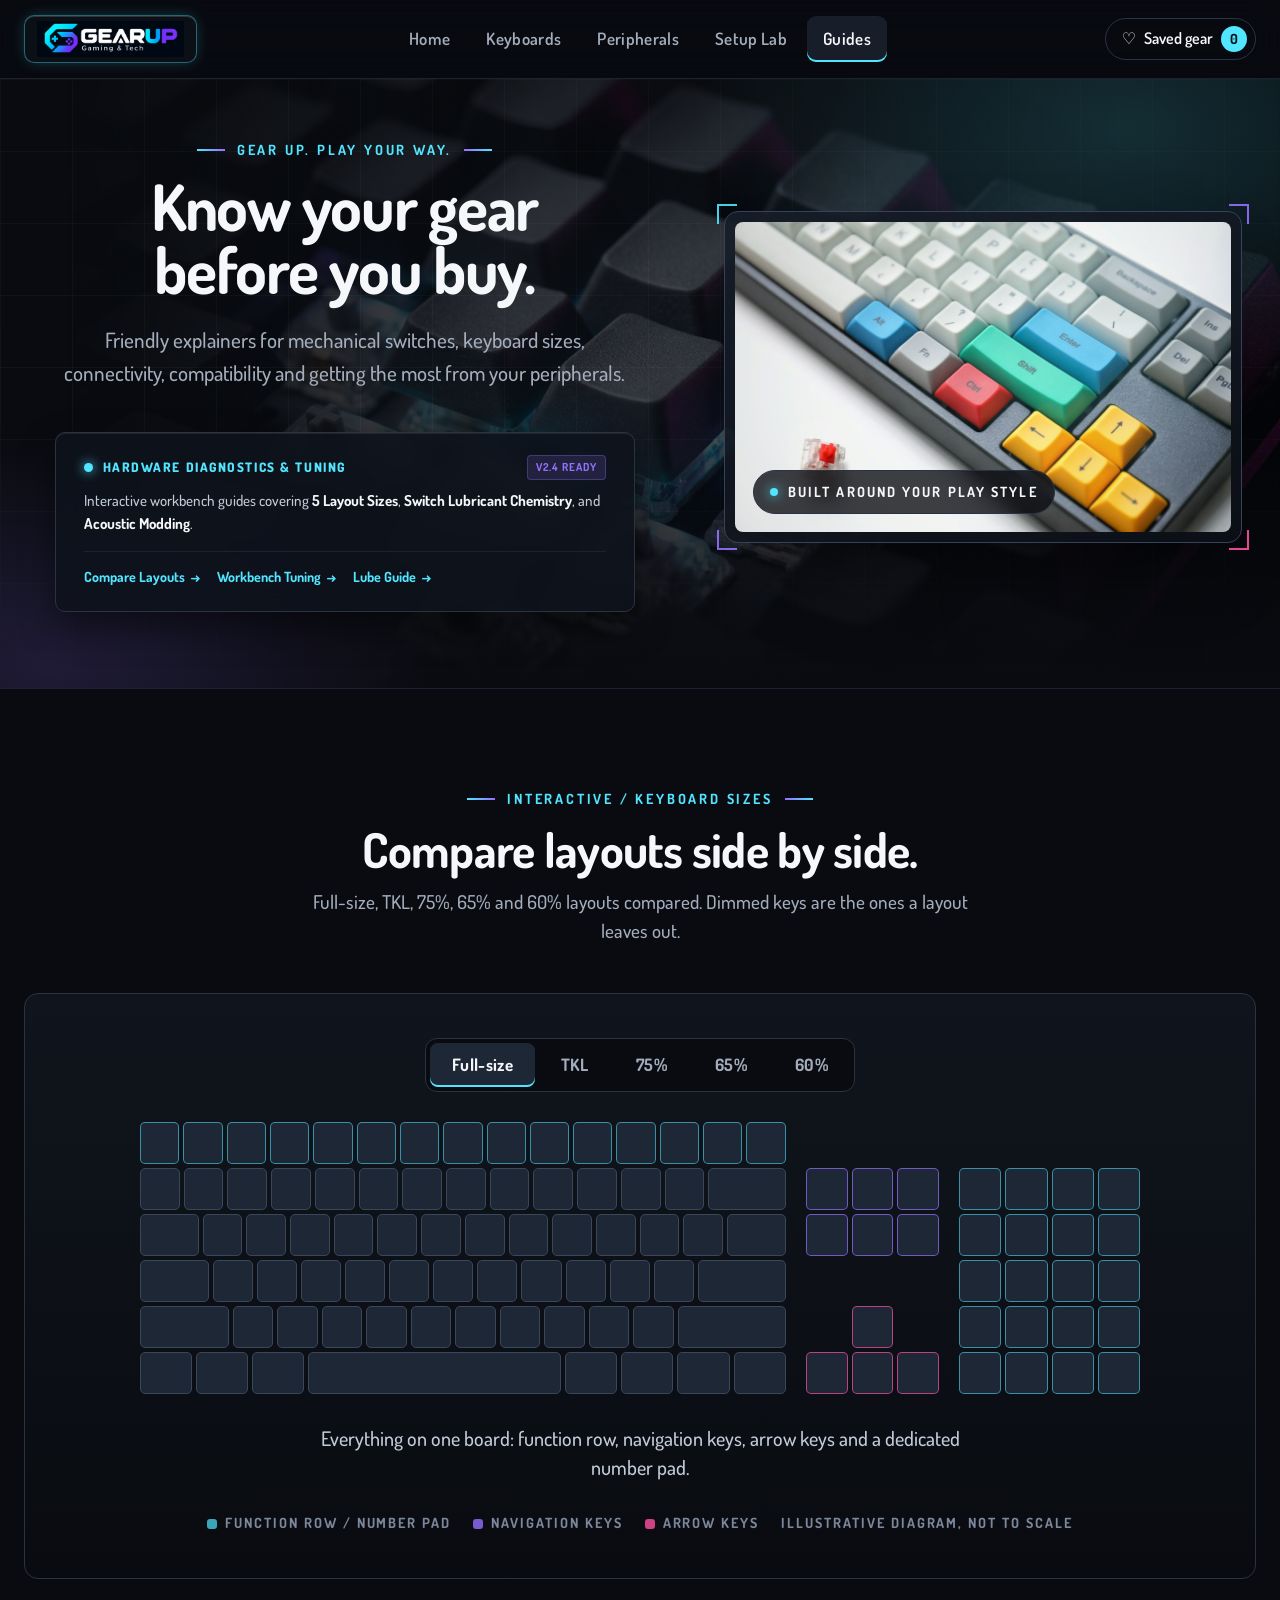
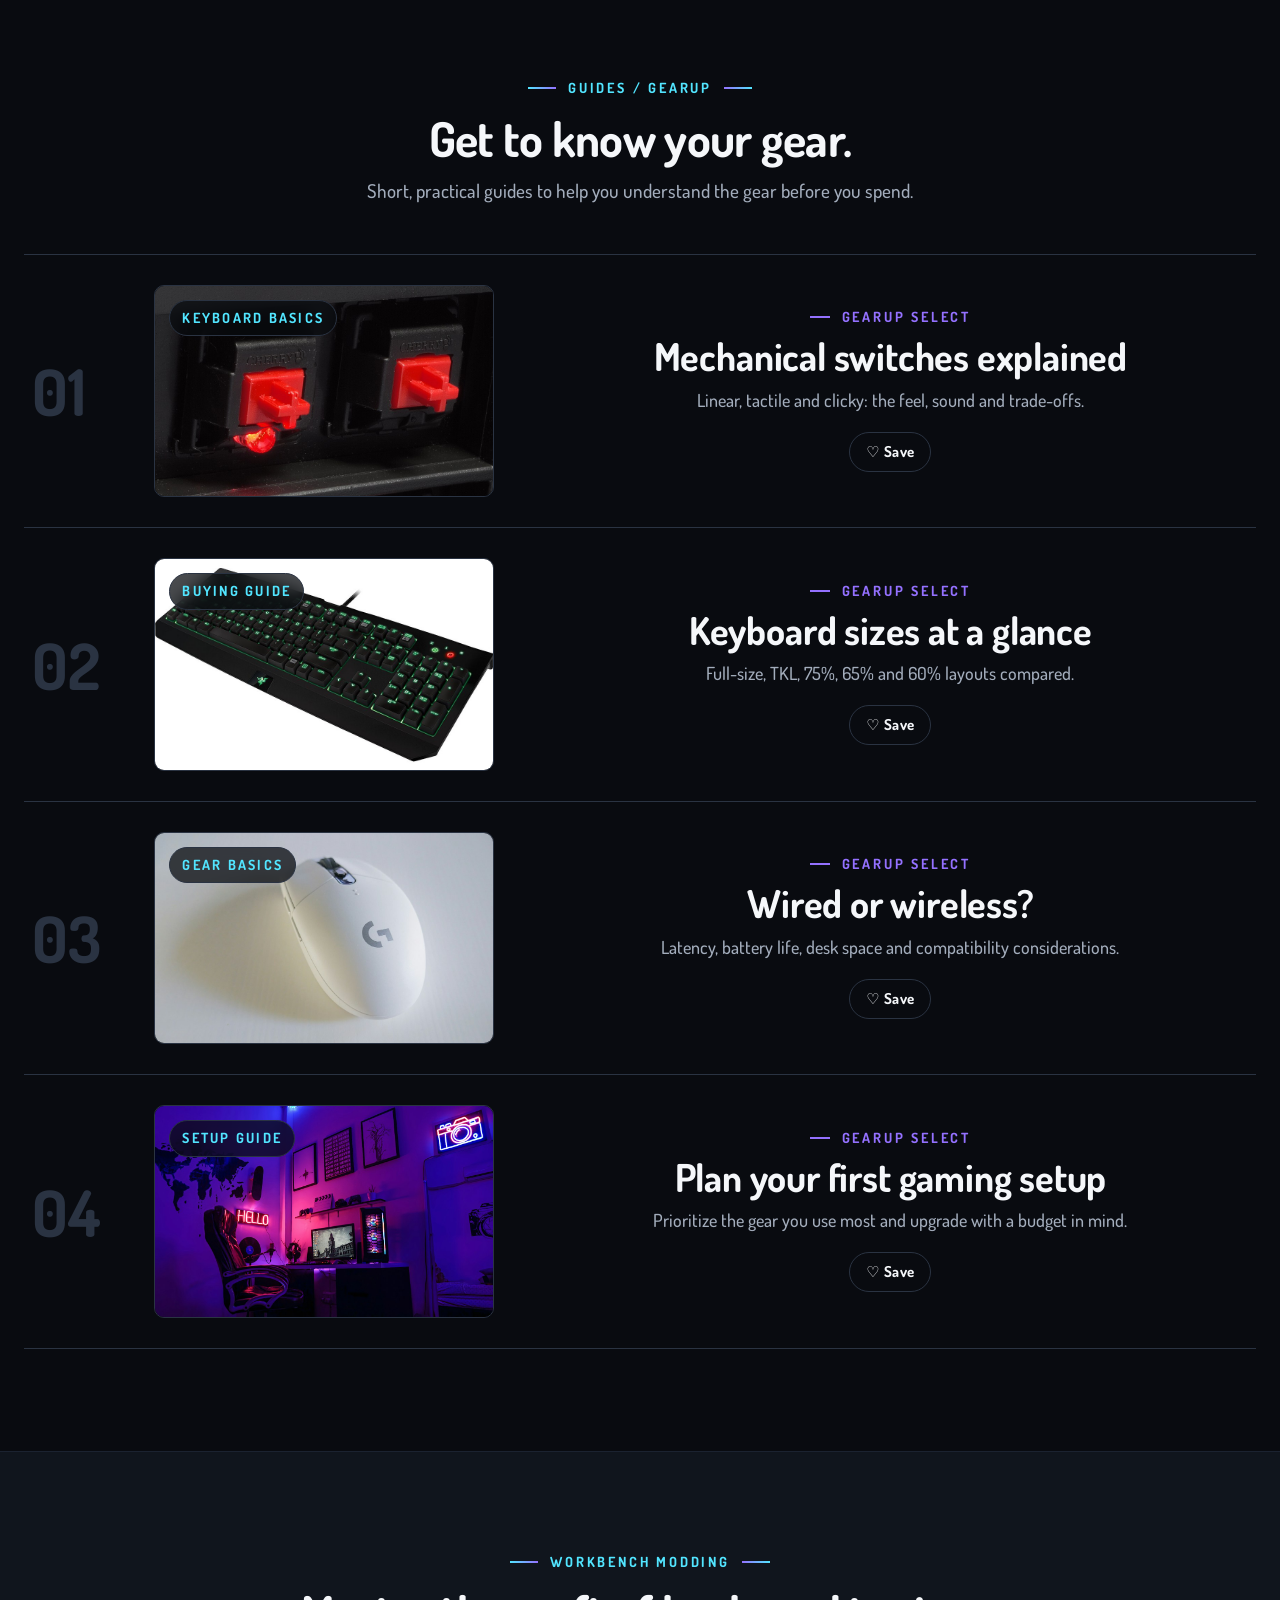
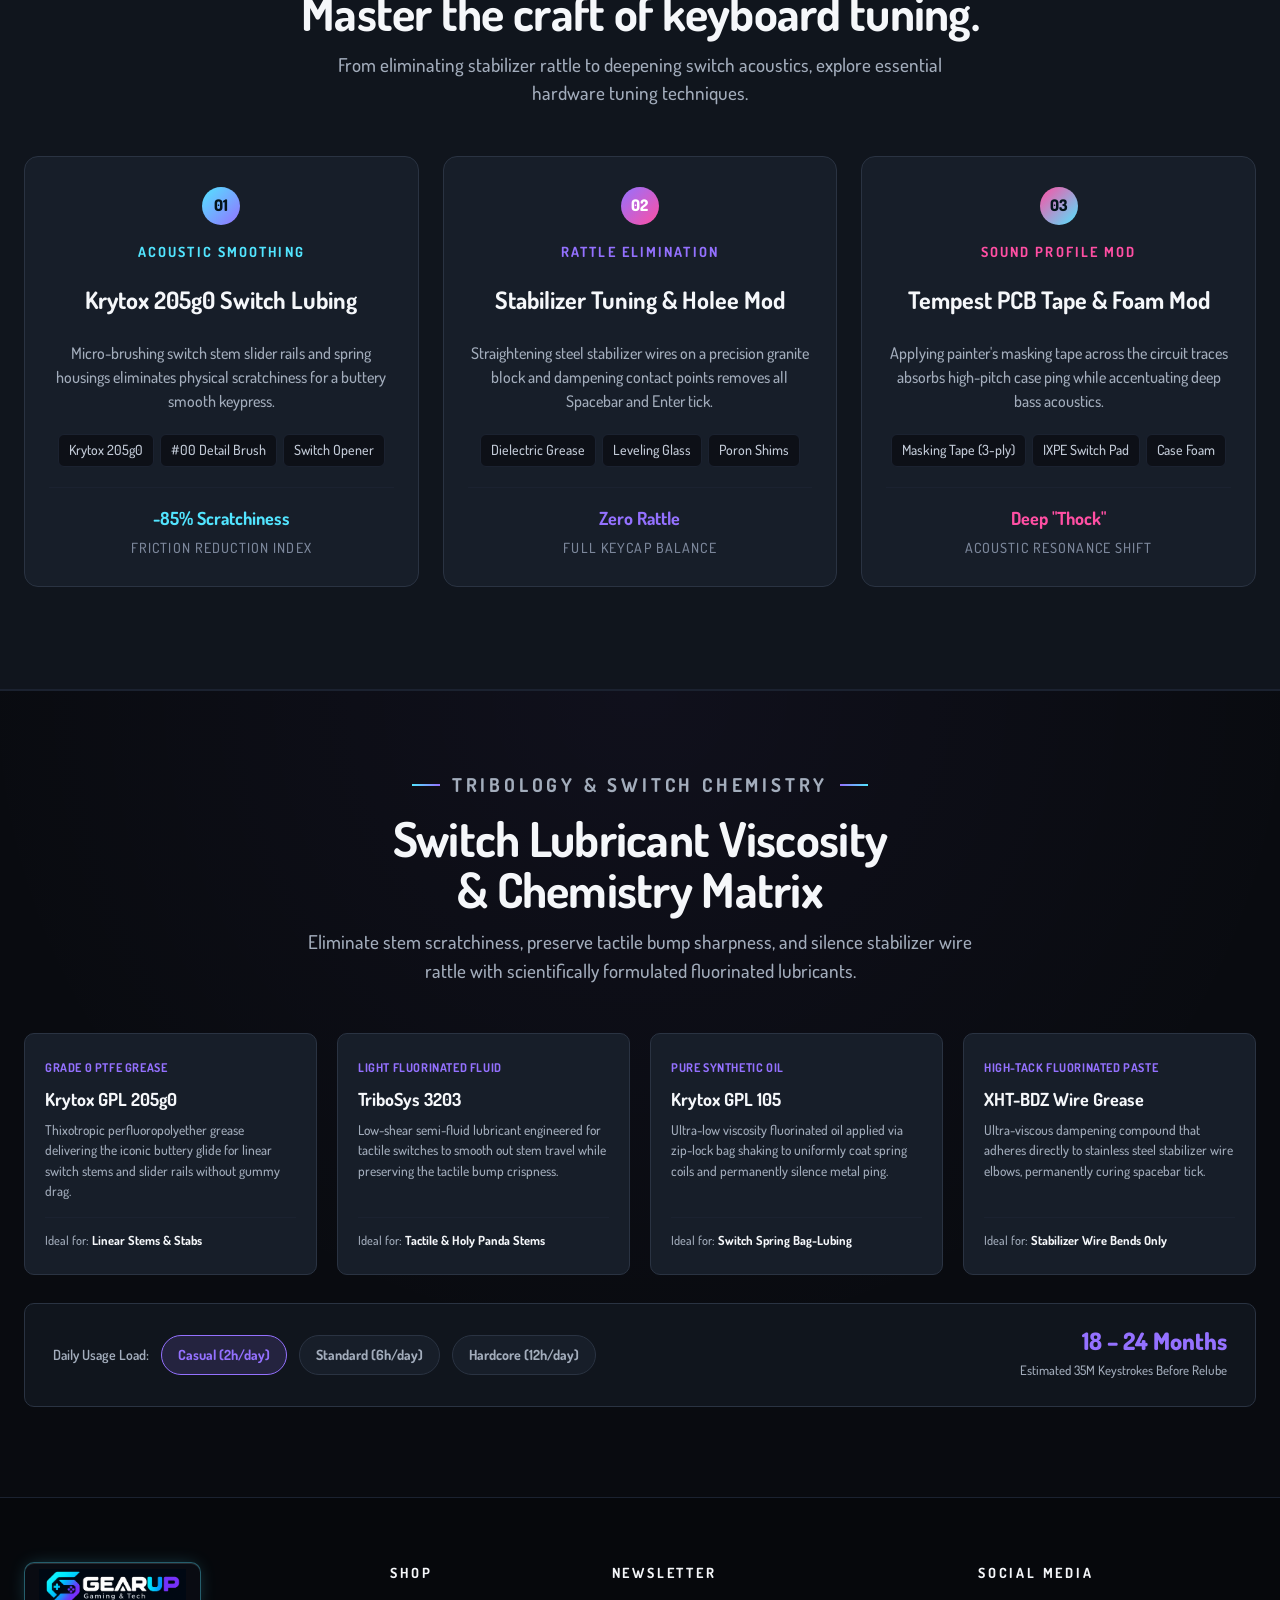
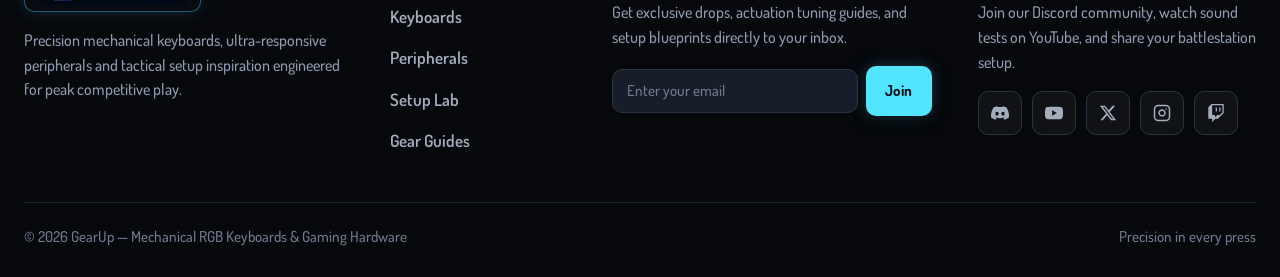
==== commit 0d383cc4: "intfixes" ====
--- a/guides.html
+++ b/guides.html
@@ -42,11 +42,19 @@
         <p class="eyebrow rise" style="--d:.05s">Gear up. Play your way.</p>
         <h1 id="hero-title" class="rise" style="--d:.12s">Know your gear before you buy.</h1>
         <p class="lead rise" style="--d:.24s">Friendly explainers for mechanical switches, keyboard sizes, connectivity, compatibility and getting the most from your peripherals.</p>
-        <div class="hero-actions rise" style="--d:.34s">
-          <a class="btn btn-accent" href="keyboards.html">Explore keyboards</a>
-          <a class="btn btn-outline" href="guides.html">Find your gear</a>
-        </div>
-        <div class="quick-tags rise" style="--d:.44s"><span>Mechanical keys</span><span>RGB lighting</span><span>Gaming gear</span></div>
+        <div class="hero-tech-card rise" style="--d:.34s">
+          <div class="tech-card-header">
+            <span class="live-pulse" aria-hidden="true"></span>
+            <span class="tech-card-badge">Hardware Diagnostics & Tuning</span>
+            <span class="tech-card-spec">v2.4 Ready</span>
+          </div>
+          <p class="tech-card-desc">Interactive workbench guides covering <strong>5 Layout Sizes</strong>, <strong>Switch Lubricant Chemistry</strong>, and <strong>Acoustic Modding</strong>.</p>
+          <div class="tech-card-links">
+            <a class="tech-link" href="#layouts-title">Compare Layouts <span aria-hidden="true">→</span></a>
+            <a class="tech-link" href="#workbench-title">Workbench Tuning <span aria-hidden="true">→</span></a>
+            <a class="tech-link" href="#lube-title">Lube Guide <span aria-hidden="true">→</span></a>
+          </div>
+        </div>
       </div>
       <div class="hero-art stage rise" style="--d:.25s" data-tilt>
         <div class="stage-frame">
@@ -127,7 +135,7 @@
         <article class="workbench-card reveal">
           <span class="wb-step">02</span>
           <span class="wb-badge">Rattle Elimination</span>
-          <h3>Stabilizer Wire Balancing & Holee Mod</h3>
+          <h3>Stabilizer Tuning & Holee Mod</h3>
           <p>Straightening steel stabilizer wires on a precision granite block and dampening contact points removes all Spacebar and Enter tick.</p>
           <div class="wb-tools">
             <span>Dielectric Grease</span>
--- a/assets/style.css
+++ b/assets/style.css
@@ -312,6 +312,10 @@
 }
 .hero-copy .lead { margin-bottom: 8px; text-align: center; margin-inline: auto; }
 .hero-actions { display: flex; align-items: center; justify-content: center; gap: 28px; flex-wrap: wrap; margin-top: 34px; }
+.hero-actions--solo { margin-top: 40px; margin-bottom: 10px; }
+.btn-arrow { display: inline-block; margin-left: 6px; transition: transform .2s var(--ease); font-style: normal; }
+.btn:hover .btn-arrow { transform: translateY(2px); }
+
 .quick-tags { display: flex; justify-content: center; gap: 8px; flex-wrap: wrap; margin-top: 40px; }
 .quick-tags span {
   display: inline-flex; align-items: center; gap: 8px;
@@ -321,6 +325,84 @@
 .quick-tags span::before { content: ''; width: 6px; height: 6px; border-radius: 50%; background: var(--cyan); }
 .quick-tags span:nth-child(2)::before { background: var(--violet); }
 .quick-tags span:nth-child(3)::before { background: var(--magenta); }
+
+/* Pattern 3: Only Tags / Hardware Category Pills (peripherals.html) */
+.hero-pills-wrap { margin-top: 36px; display: flex; flex-direction: column; align-items: center; gap: 14px; text-align: center; }
+.pills-label { font-size: 13px; font-weight: 700; letter-spacing: .16em; text-transform: uppercase; color: var(--muted); }
+.hero-pills { display: flex; justify-content: center; gap: 10px; flex-wrap: wrap; }
+.hero-pill {
+  display: inline-flex; align-items: center; gap: 9px;
+  font-size: 15px; font-weight: 700; letter-spacing: .04em; color: var(--ink);
+  border: 1.5px solid var(--line); border-radius: 999px; padding: 10px 20px;
+  background: rgba(14, 19, 27, .85);
+  box-shadow: 0 4px 14px rgba(0, 0, 0, .3);
+  transition: all .22s var(--ease); text-decoration: none;
+}
+.hero-pill:hover {
+  transform: translateY(-2px); border-color: var(--cyan);
+  background: rgba(82, 229, 255, .1); color: #fff;
+  box-shadow: 0 8px 24px rgba(82, 229, 255, .2);
+}
+.hero-pill .dot { width: 7px; height: 7px; border-radius: 50%; display: inline-block; }
+.hero-pill .dot-cyan { background: var(--cyan); box-shadow: 0 0 8px var(--cyan); }
+.hero-pill .dot-violet { background: var(--violet); box-shadow: 0 0 8px var(--violet); }
+.hero-pill .dot-magenta { background: var(--magenta); box-shadow: 0 0 8px var(--magenta); }
+.hero-browse-link {
+  font-size: 14px; font-weight: 700; color: var(--muted); text-decoration: none;
+  letter-spacing: .06em; text-transform: uppercase; transition: color .2s;
+  display: inline-flex; align-items: center; gap: 6px; margin-top: 4px;
+}
+.hero-browse-link:hover { color: var(--cyan); }
+.hero-browse-link span { transition: transform .2s var(--ease); }
+.hero-browse-link:hover span { transform: translateY(2px); }
+
+/* Pattern 4: Stats Telemetry Strip (setup-lab.html) */
+.hero-stats-bar {
+  display: inline-flex; align-items: center; justify-content: center; gap: 28px;
+  margin-top: 36px; padding: 16px 32px;
+  border: 1.5px solid var(--line); border-radius: var(--r-md);
+  background: rgba(14, 19, 28, .88);
+  box-shadow: 0 16px 36px rgba(0, 0, 0, .45), inset 0 1px 0 rgba(255, 255, 255, .08);
+  backdrop-filter: blur(12px); -webkit-backdrop-filter: blur(12px);
+}
+.h-stat { display: flex; flex-direction: column; align-items: center; text-align: center; }
+.stat-num { font-size: 28px; font-weight: 800; line-height: 1; letter-spacing: -.02em; }
+.stat-caption { font-size: 12px; font-weight: 700; letter-spacing: .12em; text-transform: uppercase; color: var(--muted); margin-top: 5px; }
+.text-cyan { color: var(--cyan); text-shadow: 0 0 16px rgba(82, 229, 255, .4); }
+.text-violet { color: var(--violet); text-shadow: 0 0 16px rgba(148, 113, 255, .4); }
+.text-magenta { color: var(--magenta); text-shadow: 0 0 16px rgba(255, 79, 163, .4); }
+.h-stat-divider { width: 1px; height: 38px; background: var(--line-soft); }
+.hero-actions-center { margin-top: 24px; display: flex; justify-content: center; }
+
+/* Pattern 5: Live Technical Explainer Card (guides.html) */
+.hero-tech-card {
+  margin-top: 34px; padding: 22px 28px;
+  border: 1.5px solid var(--line); border-radius: var(--r-md);
+  background: rgba(14, 19, 28, .88);
+  box-shadow: 0 16px 36px rgba(0, 0, 0, .45), inset 0 1px 0 rgba(255, 255, 255, .08);
+  backdrop-filter: blur(12px); -webkit-backdrop-filter: blur(12px);
+  max-width: 580px; margin-inline: auto; text-align: left;
+}
+.tech-card-header { display: flex; align-items: center; gap: 10px; margin-bottom: 10px; flex-wrap: wrap; }
+.live-pulse {
+  width: 9px; height: 9px; border-radius: 50%; background: var(--cyan);
+  box-shadow: 0 0 12px var(--cyan); animation: pulseDot 2s infinite ease-in-out; display: inline-block;
+}
+@keyframes pulseDot { 0%, 100% { transform: scale(1); opacity: 1; } 50% { transform: scale(1.4); opacity: .6; } }
+.tech-card-badge { font-size: 13px; font-weight: 800; letter-spacing: .12em; text-transform: uppercase; color: var(--cyan); }
+.tech-card-spec {
+  margin-left: auto; font-size: 11px; font-weight: 700; letter-spacing: .08em; text-transform: uppercase;
+  padding: 3px 8px; border-radius: 4px; background: rgba(148, 113, 255, .15); color: var(--violet); border: 1px solid rgba(148, 113, 255, .3);
+}
+.tech-card-desc { font-size: 15px; color: #C3CBD8; line-height: 1.5; margin: 0 0 16px; text-align: left; }
+.tech-card-desc strong { color: var(--ink); font-weight: 700; }
+.tech-card-links { display: flex; gap: 16px; flex-wrap: wrap; border-top: 1px solid var(--line-soft); padding-top: 14px; }
+.tech-link {
+  font-size: 14px; font-weight: 700; color: var(--cyan); text-decoration: none;
+  display: inline-flex; align-items: center; gap: 5px; transition: all .2s var(--ease);
+}
+.tech-link:hover { color: #fff; transform: translateX(3px); }
+
 
 /* product stage */
 .stage { position: relative; padding: 14px; perspective: 1100px; }
@@ -677,9 +759,29 @@
 
 /* compact (peripherals) */
 .catalog-grid--compact .catalog-image { aspect-ratio: 4 / 3; }
-.catalog-grid--compact .catalog-copy { padding: 20px 20px 22px; }
-.catalog-grid--compact .catalog-copy h3 { font-size: 26px; }
-.catalog-grid--compact .catalog-copy p:not(.eyebrow) { font-size: 17px; }
+.catalog-grid--compact .catalog-copy { padding: 20px 20px 22px; display: flex; flex-direction: column; align-items: center; text-align: center; }
+.catalog-grid--compact .catalog-copy h3 {
+  font-size: 22px;
+  line-height: 1.25;
+  min-height: 56px;
+  display: flex;
+  align-items: center;
+  justify-content: center;
+  text-align: center;
+  margin-bottom: 10px;
+}
+.catalog-grid--compact .catalog-copy p:not(.eyebrow) {
+  font-size: 16px;
+  line-height: 1.45;
+  min-height: 48px;
+  display: flex;
+  align-items: center;
+  justify-content: center;
+  text-align: center;
+  margin-bottom: 18px;
+  flex: none;
+}
+.catalog-grid--compact .catalog-bottom { margin-top: auto; }
 .catalog-grid--compact .catalog-bottom strong { font-size: 26px; }
 
 /* gallery (setup lab) */
@@ -1243,10 +1345,37 @@
 .wb-badge { font-size: 14px; font-weight: 700; letter-spacing: .15em; text-transform: uppercase; color: var(--cyan); margin-bottom: 8px; }
 .workbench-card:nth-child(2) .wb-badge { color: var(--violet); }
 .workbench-card:nth-child(3) .wb-badge { color: var(--magenta); }
-.workbench-card h3 { font-size: 24px; font-weight: 700; margin-bottom: 12px; text-align: center; }
-.workbench-card p { font-size: 16px; color: var(--muted); line-height: 1.5; margin-bottom: 20px; text-align: center; }
+.workbench-card h3 {
+  font-size: 24px;
+  font-weight: 700;
+  line-height: 1.2;
+  min-height: 58px;
+  display: flex;
+  align-items: center;
+  justify-content: center;
+  margin-bottom: 12px;
+  text-align: center;
+}
+.workbench-card p {
+  font-size: 16px;
+  color: var(--muted);
+  line-height: 1.5;
+  min-height: 72px;
+  display: flex;
+  align-items: center;
+  justify-content: center;
+  margin-bottom: 20px;
+  text-align: center;
+}
 .wb-tools {
-  width: 100%; display: flex; justify-content: center; gap: 6px; flex-wrap: wrap; margin-bottom: 20px;
+  width: 100%;
+  display: flex;
+  justify-content: center;
+  align-items: center;
+  gap: 6px;
+  flex-wrap: wrap;
+  margin-bottom: 20px;
+  min-height: 34px;
 }
 .wb-tools span {
   font-size: 14px; padding: 4px 10px; border-radius: 6px; background: rgba(9, 11, 16, .7);
@@ -1254,7 +1383,8 @@
 }
 .wb-result {
   margin-top: auto; width: 100%; padding-top: 16px; border-top: 1px solid var(--line-soft);
-  display: flex; flex-direction: column; align-items: center; gap: 4px;
+  display: flex; flex-direction: column; align-items: center; justify-content: center; gap: 4px;
+  min-height: 60px;
 }
 .wb-result strong { font-size: 18px; font-weight: 700; color: var(--cyan); }
 .workbench-card:nth-child(2) .wb-result strong { color: var(--violet); }
@@ -1357,6 +1487,13 @@
   .meters > div { grid-template-columns: 95px 1fr; }
   .newsletter form { grid-template-columns: 1fr; }
   .seg button { padding: 0 16px; }
+  .hero-actions-center .btn { width: 100%; }
+  .hero-stats-bar { gap: 14px; padding: 14px 18px; width: 100%; justify-content: space-between; }
+  .stat-num { font-size: 22px; }
+  .stat-caption { font-size: 11px; }
+  .hero-pill { padding: 8px 14px; font-size: 13.5px; }
+  .hero-tech-card { padding: 18px 16px; }
+  .tech-card-links { flex-direction: column; gap: 8px; }
   .footer-grid { grid-template-columns: 1fr; gap: 32px; }
   .footer-col--brand { grid-column: auto; }
   .back-to-top { bottom: 18px; right: 18px; width: 44px; height: 44px; }
@@ -2031,23 +2168,12 @@
   .engine-status-row strong { text-align: left; }
 }
 
-/* ---------- scroll progress (progressive enhancement) ---------- */
-@supports (animation-timeline: scroll()) {
-  .site-header::after {
-    content: ''; position: absolute; left: 0; bottom: -1px; width: 100%; height: 2px;
-    background: linear-gradient(90deg, var(--cyan), var(--violet), var(--magenta));
-    transform: scaleX(0); transform-origin: 0 50%;
-    animation: progress linear both; animation-timeline: scroll(root);
-  }
-}
-@keyframes progress { to { transform: scaleX(1); } }
-
 /* ---------- reduced motion ---------- */
 @media (prefers-reduced-motion: reduce) {
   html { scroll-behavior: auto; }
   *, *::before, *::after { animation-duration: .01ms !important; animation-iteration-count: 1 !important; transition-duration: .01ms !important; transition-delay: 0s !important; }
   .js .reveal { opacity: 1; transform: none; }
-  .site-header::after { display: none; }
   .stage-frame img { animation: none; }
   .curve path.c { stroke-dashoffset: 0; }
 }
+
